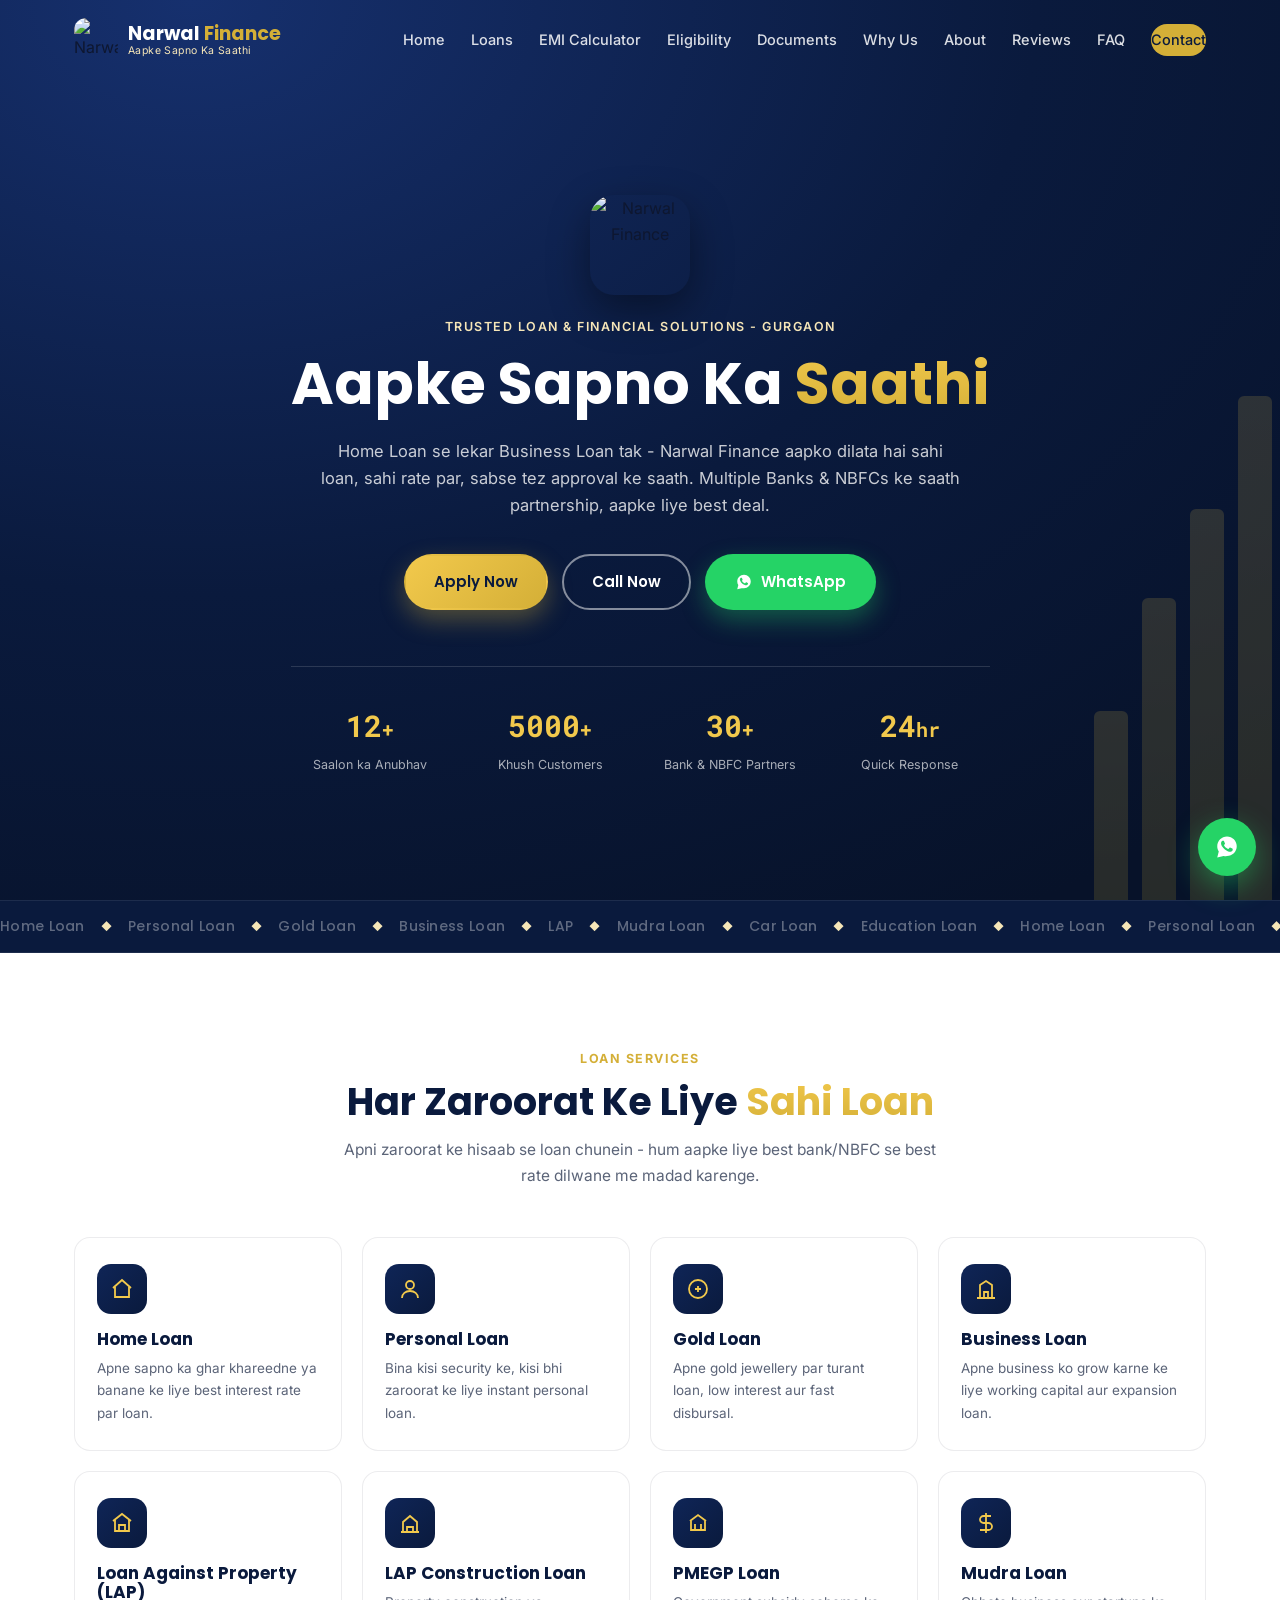
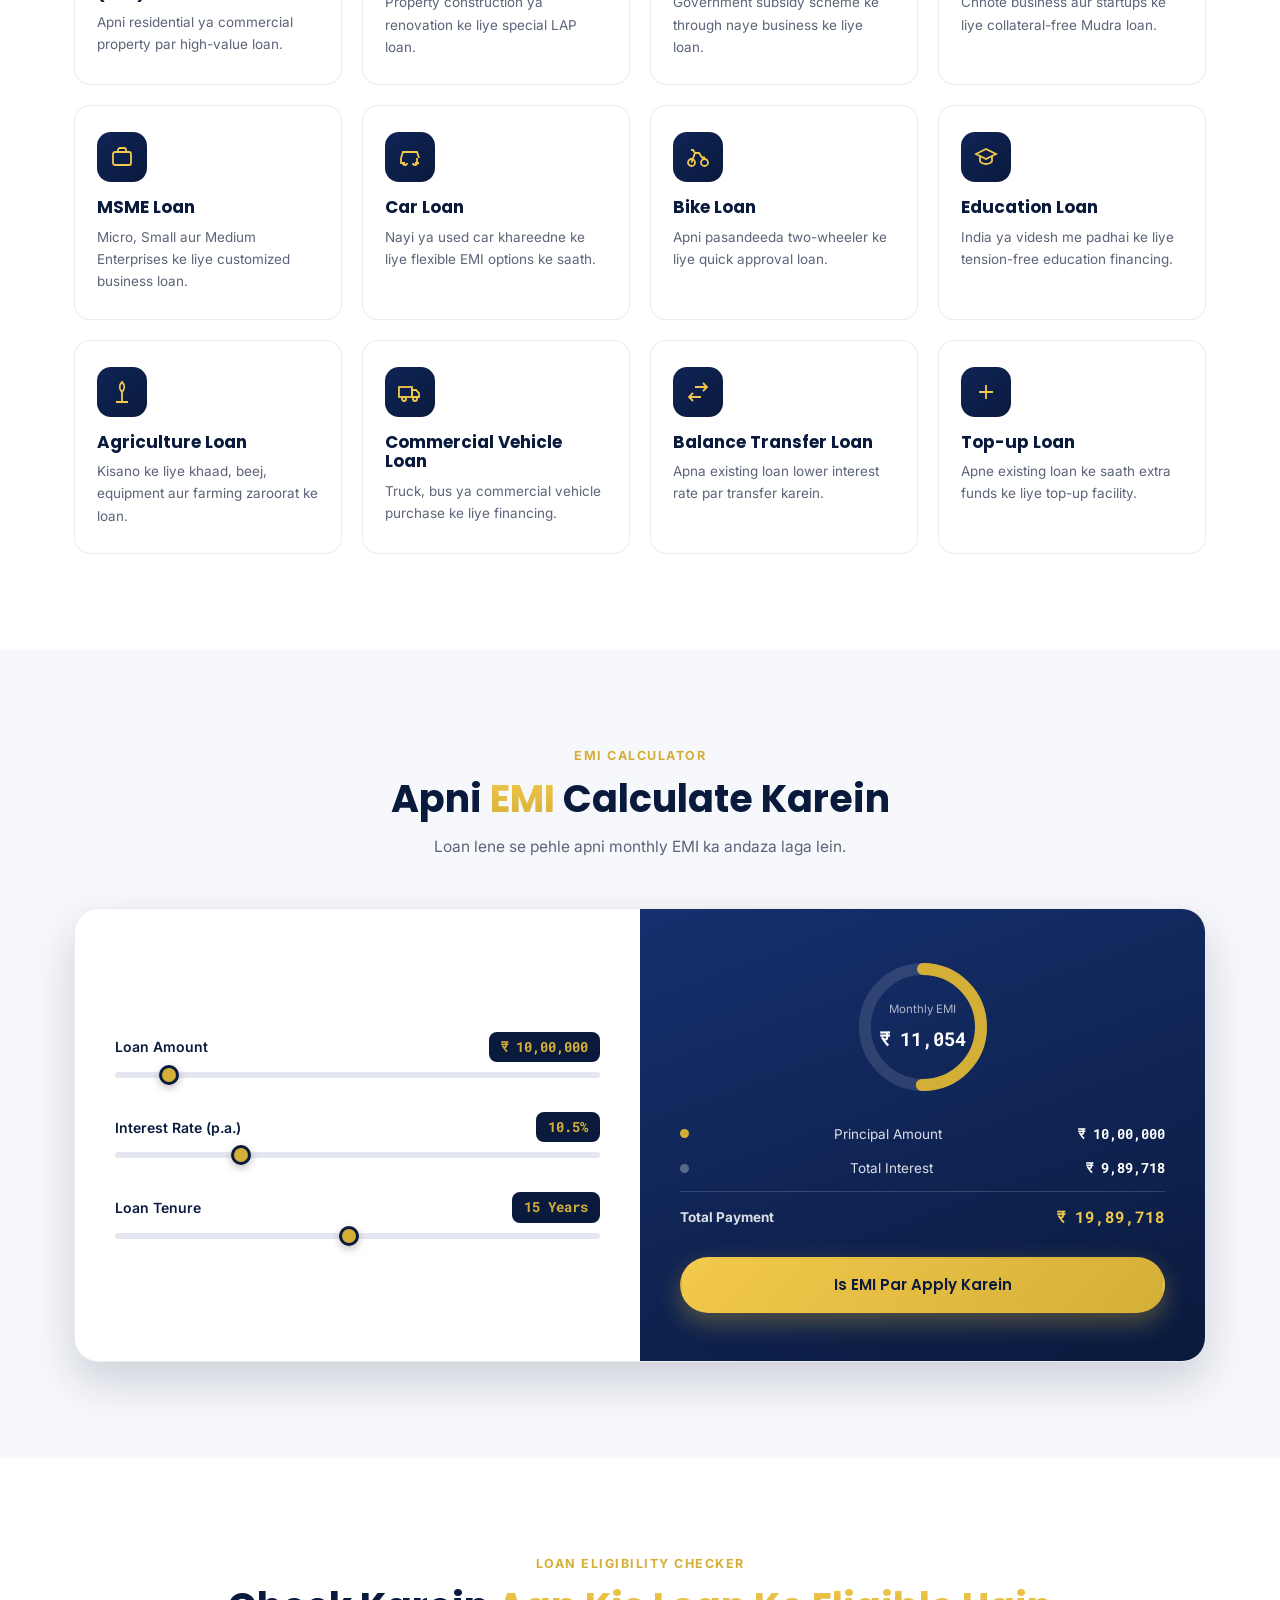
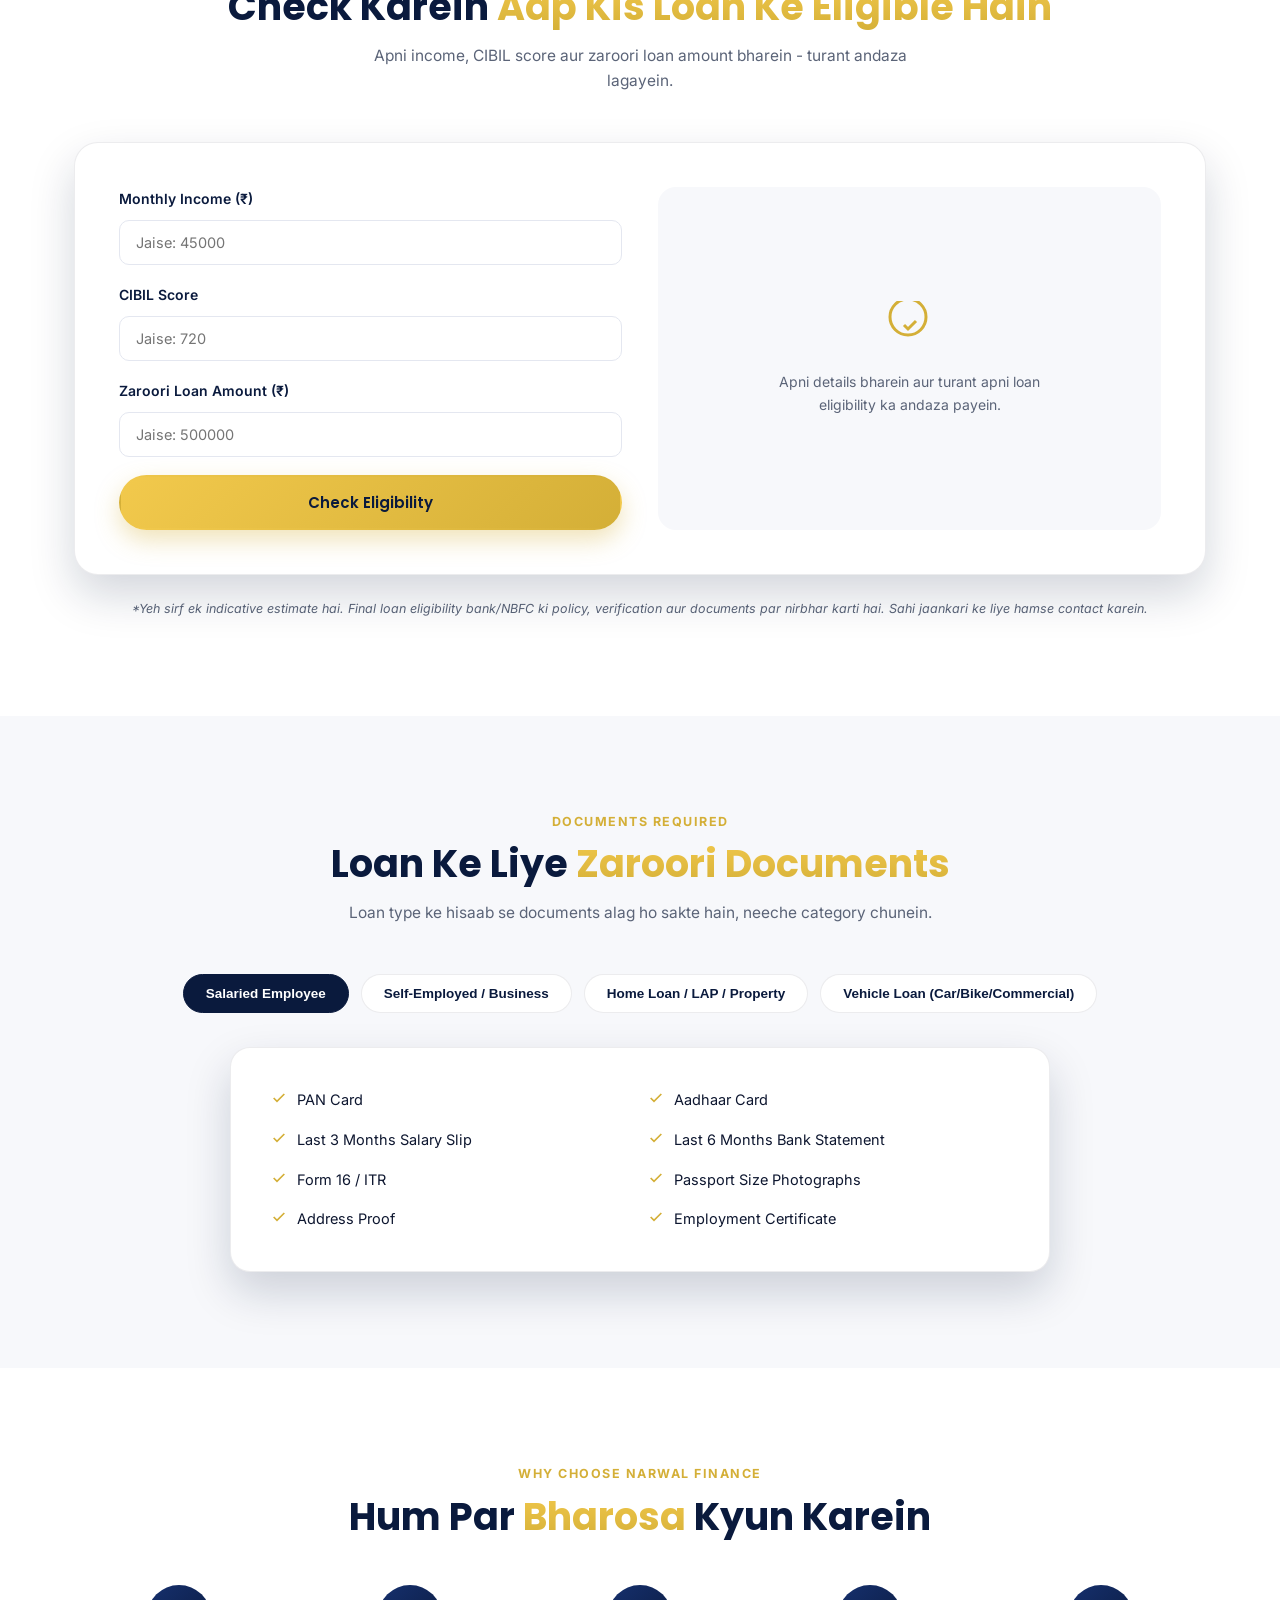
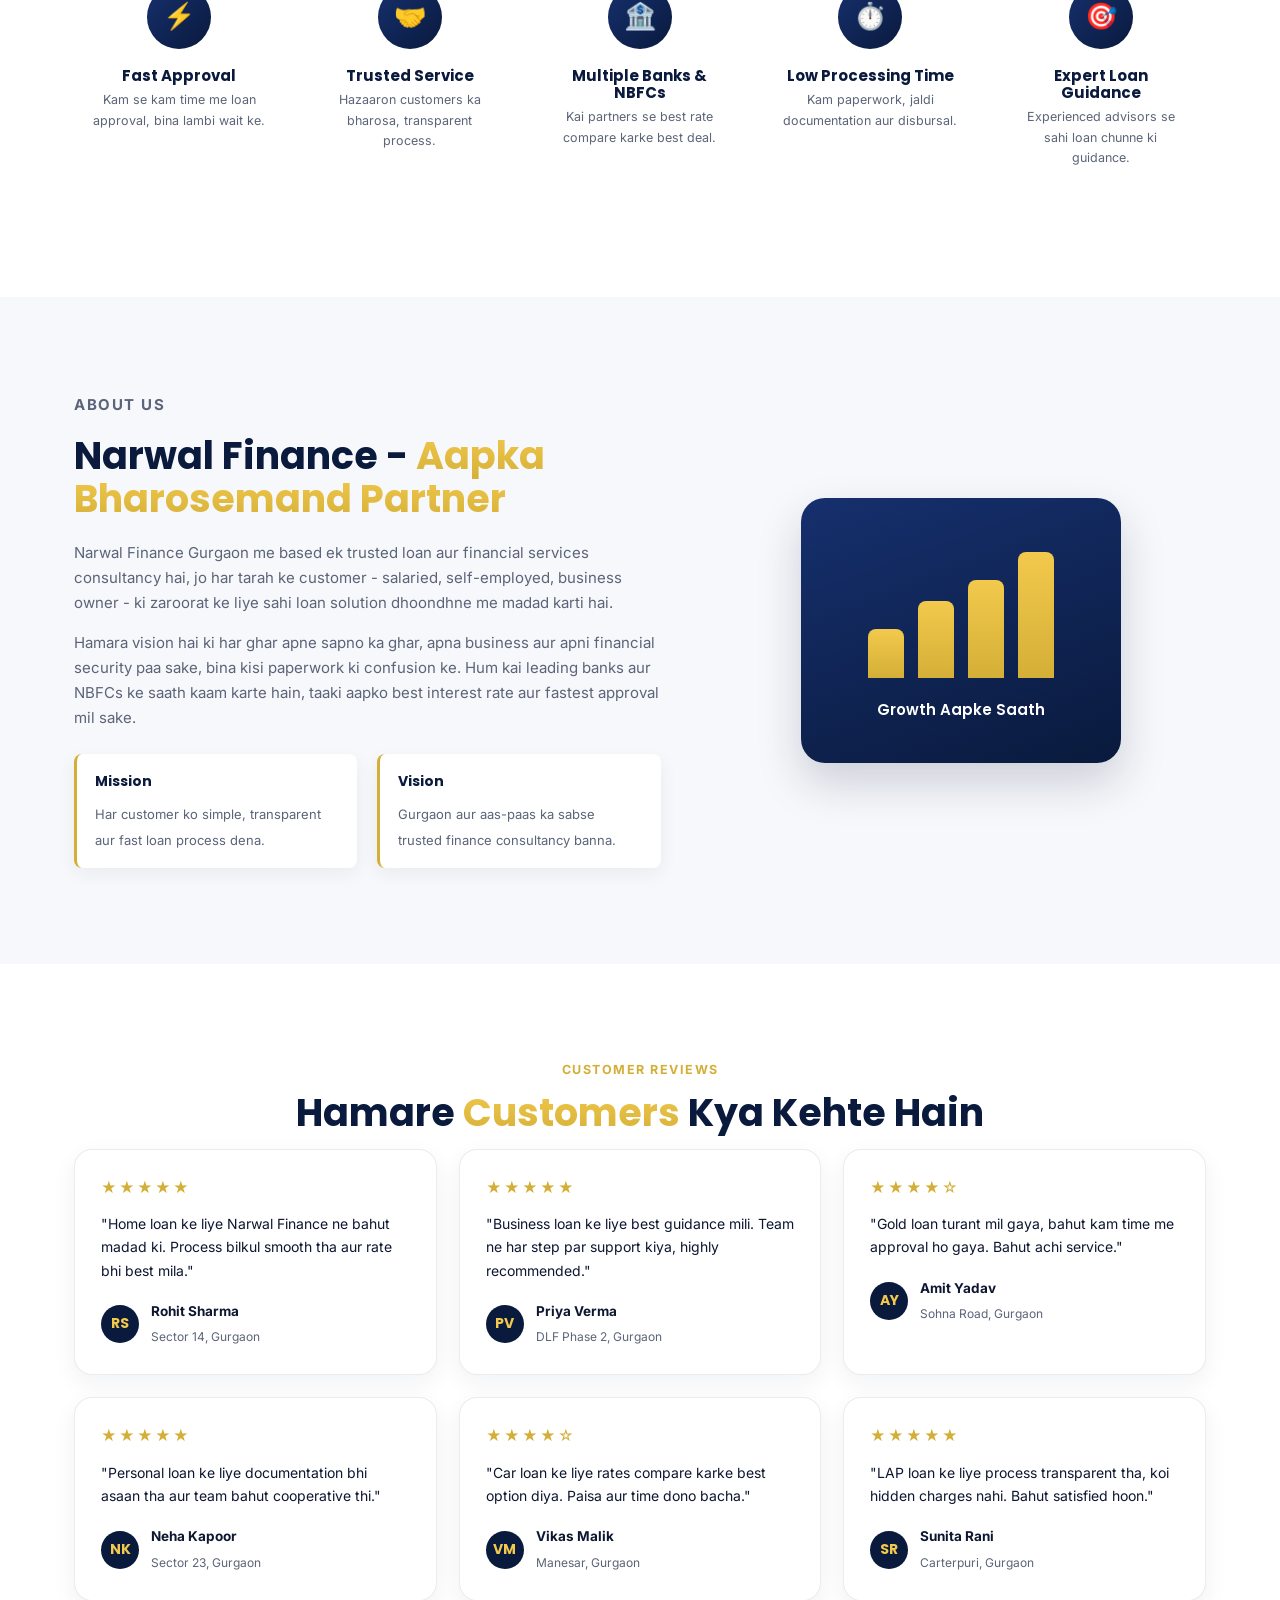
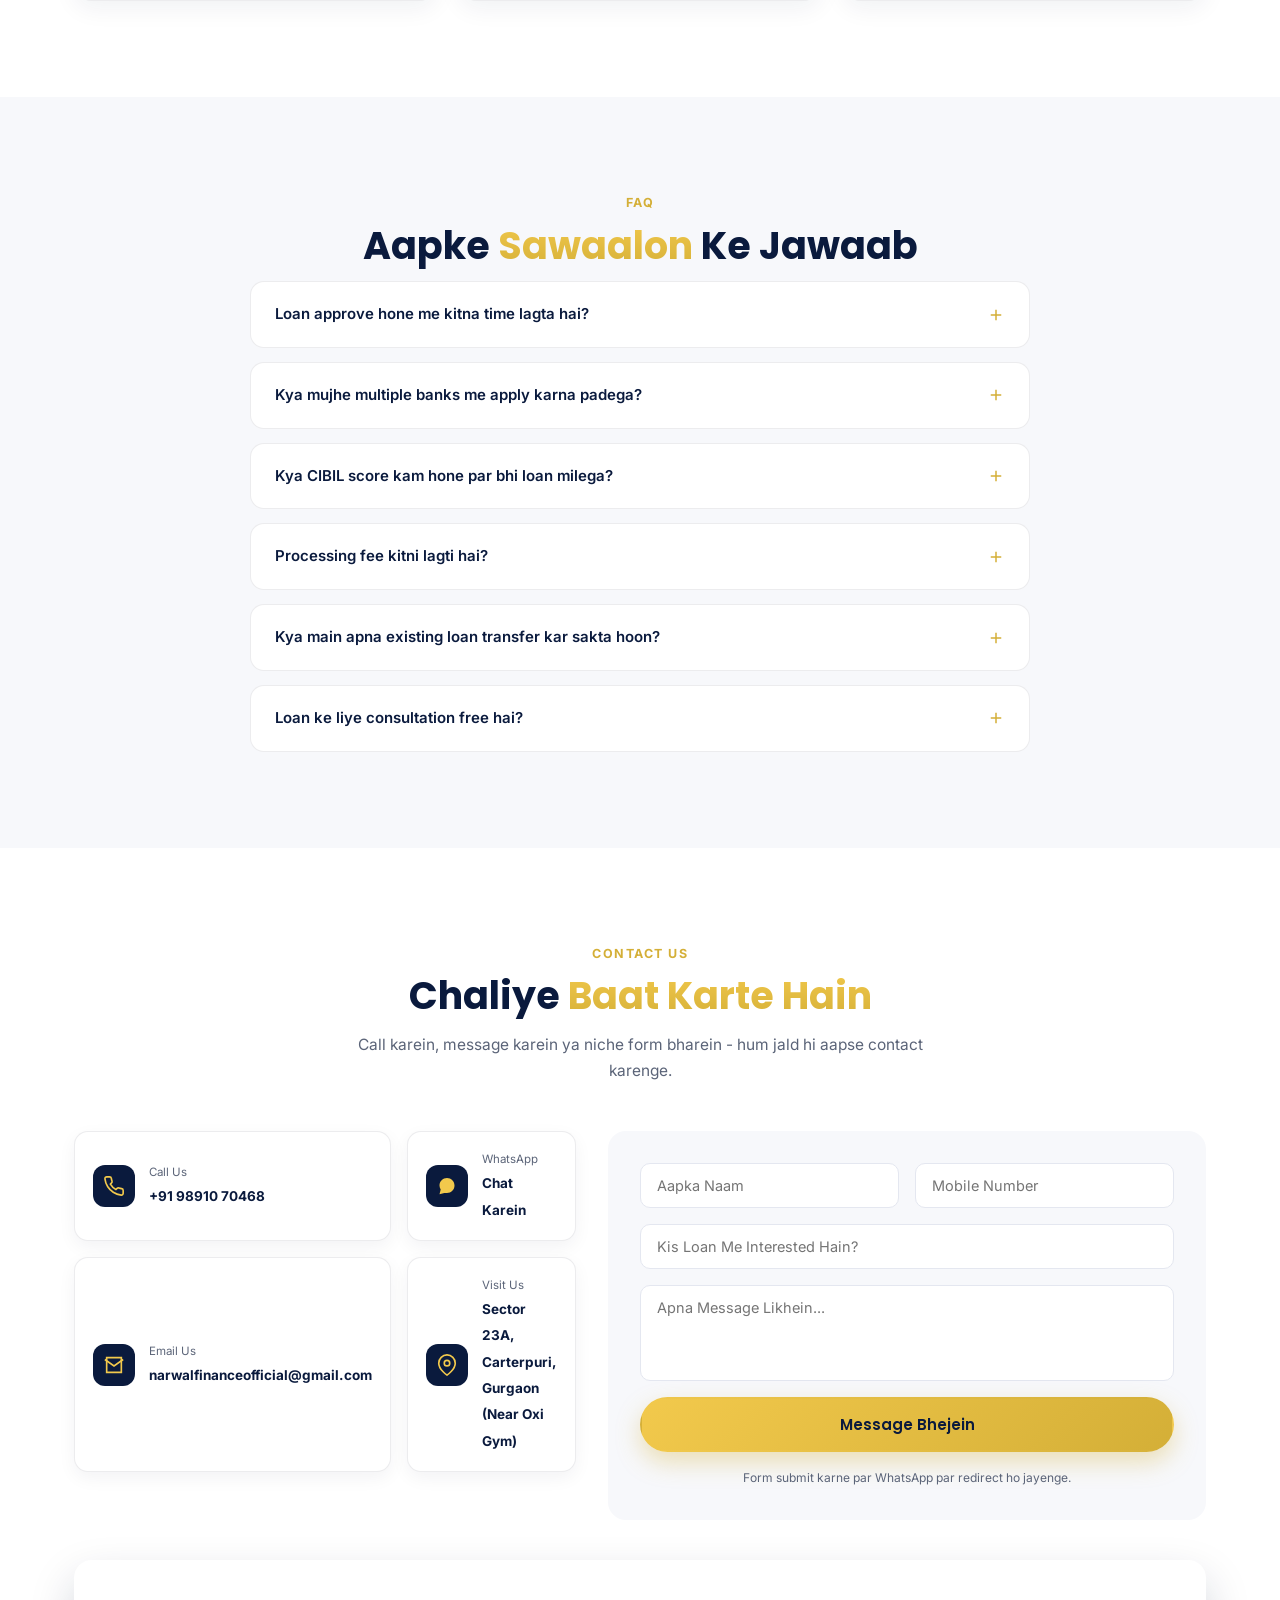
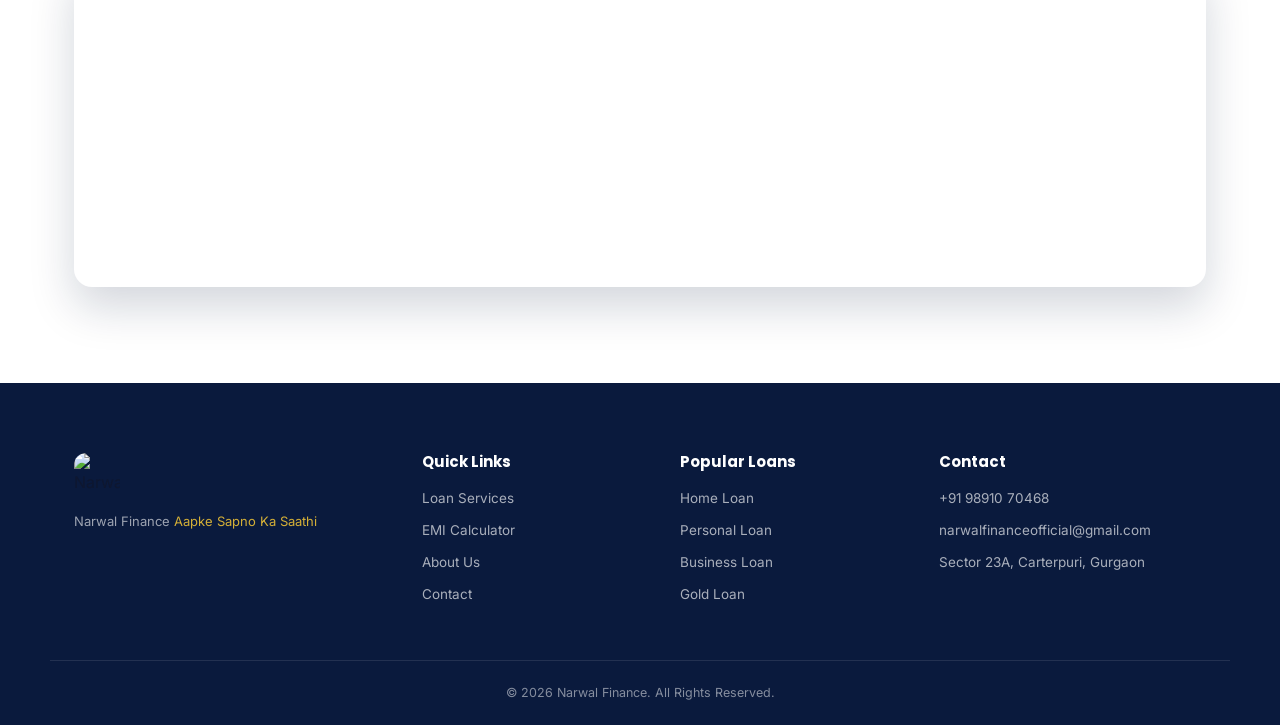
==== index.html @ 1f7081f0 "Update index.html" ====
<!DOCTYPE html>
<html lang="hi">
<head>
<meta charset="UTF-8">
<meta name="viewport" content="width=device-width, initial-scale=1.0">
<title>Narwal Finance | Aapke Sapno Ka Saathi</title>
<meta name="description" content="Narwal Finance - Gurgaon based trusted loan consultancy. Home Loan, Personal Loan, Gold Loan, Business Loan aur bahut kuch. Fast approval, multiple banks & NBFCs.">
<link rel="icon" href="logo.png" type="image/jpeg">
<link rel="preconnect" href="https://fonts.googleapis.com">
<link rel="preconnect" href="https://fonts.gstatic.com" crossorigin>
<link href="https://fonts.googleapis.com/css2?family=Poppins:wght@400;500;600;700;800&family=Inter:wght@400;500;600&family=Roboto+Mono:wght@500;700&display=swap" rel="stylesheet">
<link rel="stylesheet" href="style.css">
</head>
<body>

<div class="progress-bar" id="progressBar"></div>

<header class="navbar" id="navbar">
  <div class="container nav-inner">
    <a href="#home" class="brand">
      <img src="logo.png" alt="Narwal Finance Logo" class="brand-logo">
      <div class="brand-text">
        <span class="brand-name">Narwal <em>Finance</em></span>
        <span class="brand-tag">Aapke Sapno Ka Saathi</span>
      </div>
    </a>
    <nav class="nav-links" id="navLinks">
      <a href="#home">Home</a>
      <a href="#loans">Loans</a>
      <a href="#emi">EMI Calculator</a>
      <a href="#eligibility">Eligibility</a>
      <a href="#documents">Documents</a>
      <a href="#why-us">Why Us</a>
      <a href="#about">About</a>
      <a href="#reviews">Reviews</a>
      <a href="#faq">FAQ</a>
      <a href="#contact" class="nav-cta">Contact</a>
    </nav>
    <button class="hamburger" id="hamburger" aria-label="Menu toggle">
      <span></span><span></span><span></span>
    </button>
  </div>
</header>

<main>

  <section id="home" class="hero">
    <div class="hero-bars" aria-hidden="true">
      <span style="--h:30%"></span>
      <span style="--h:48%"></span>
      <span style="--h:62%"></span>
      <span style="--h:80%"></span>
      <span style="--h:100%"></span>
    </div>
    <div class="container hero-inner">
      <img src="logo.png" alt="Narwal Finance" class="hero-logo reveal">
      <p class="eyebrow reveal">Trusted Loan &amp; Financial Solutions - Gurgaon</p>
      <h1 class="reveal">Aapke Sapno Ka <span class="gold-text">Saathi</span></h1>
      <p class="hero-sub reveal">Home Loan se lekar Business Loan tak - Narwal Finance aapko dilata hai sahi loan, sahi rate par, sabse tez approval ke saath. Multiple Banks &amp; NBFCs ke saath partnership, aapke liye best deal.</p>
      <div class="hero-ctas reveal">
        <a href="#eligibility" class="btn btn-gold">Apply Now</a>
        <a href="tel:+919891070468" class="btn btn-outline">Call Now</a>
        <a href="https://wa.me/919891070468?text=Namaste%2C%20mujhe%20loan%20ki%20jaankari%20chahiye" target="_blank" rel="noopener" class="btn btn-whatsapp">
          <svg viewBox="0 0 32 32" width="18" height="18" fill="currentColor"><path d="M16.001 3C9.373 3 4 8.373 4 15c0 2.36.687 4.56 1.872 6.41L4 29l7.79-1.836A11.94 11.94 0 0 0 16.001 27C22.63 27 28 21.627 28 15S22.63 3 16.001 3zm6.977 17.03c-.297.836-1.474 1.53-2.413 1.73-.642.136-1.48.244-4.302-.924-3.61-1.494-5.933-5.146-6.115-5.383-.18-.238-1.466-1.955-1.466-3.73s.917-2.646 1.242-3.008c.325-.362.71-.453.947-.453.237 0 .474.002.68.013.218.012.512-.083.8.61.297.71 1.01 2.457 1.098 2.636.088.18.147.39.03.63-.117.24-.176.39-.35.6-.176.21-.37.47-.528.63-.176.18-.36.372-.155.73.207.36.918 1.51 1.97 2.446 1.353 1.204 2.494 1.577 2.85 1.755.356.18.564.15.77-.09.207-.24.887-1.033 1.124-1.387.237-.354.474-.294.8-.176.325.12 2.06.97 2.414 1.147.355.177.591.264.68.412.088.15.088.85-.208 1.685z"/></svg>
          WhatsApp
        </a>
      </div>
      <div class="hero-stats reveal">
        <div class="stat"><span class="stat-num" data-count="12">0</span><span class="stat-suffix">+</span><p>Saalon ka Anubhav</p></div>
        <div class="stat"><span class="stat-num" data-count="5000">0</span><span class="stat-suffix">+</span><p>Khush Customers</p></div>
        <div class="stat"><span class="stat-num" data-count="30">0</span><span class="stat-suffix">+</span><p>Bank &amp; NBFC Partners</p></div>
        <div class="stat"><span class="stat-num" data-count="24">0</span><span class="stat-suffix">hr</span><p>Quick Response</p></div>
      </div>
    </div>
  </section>

  <section class="marquee-strip" aria-hidden="true">
    <div class="marquee-track">
      <span>Home Loan</span><span>&#9670;</span><span>Personal Loan</span><span>&#9670;</span><span>Gold Loan</span><span>&#9670;</span><span>Business Loan</span><span>&#9670;</span><span>LAP</span><span>&#9670;</span><span>Mudra Loan</span><span>&#9670;</span><span>Car Loan</span><span>&#9670;</span><span>Education Loan</span><span>&#9670;</span>
      <span>Home Loan</span><span>&#9670;</span><span>Personal Loan</span><span>&#9670;</span><span>Gold Loan</span><span>&#9670;</span><span>Business Loan</span><span>&#9670;</span><span>LAP</span><span>&#9670;</span><span>Mudra Loan</span><span>&#9670;</span><span>Car Loan</span><span>&#9670;</span><span>Education Loan</span><span>&#9670;</span>
    </div>
  </section>

  <section id="loans" class="section">
    <div class="container">
      <p class="section-eyebrow reveal">Loan Services</p>
      <h2 class="reveal">Har Zaroorat Ke Liye <span class="gold-text">Sahi Loan</span></h2>
      <p class="section-sub reveal">Apni zaroorat ke hisaab se loan chunein - hum aapke liye best bank/NBFC se best rate dilwane me madad karenge.</p>
      <div class="loan-grid" id="loanGrid"></div>
    </div>
  </section>

  <section id="emi" class="section section-alt">
    <div class="container">
      <p class="section-eyebrow reveal">EMI Calculator</p>
      <h2 class="reveal">Apni <span class="gold-text">EMI</span> Calculate Karein</h2>
      <p class="section-sub reveal">Loan lene se pehle apni monthly EMI ka andaza laga lein.</p>
      <div class="emi-box reveal">
        <div class="emi-inputs">
          <div class="input-group">
            <div class="input-label-row"><label for="loanAmount">Loan Amount</label><span class="input-value" id="loanAmountVal">₹ 10,00,000</span></div>
            <input type="range" id="loanAmount" min="50000" max="10000000" step="10000" value="1000000">
          </div>
          <div class="input-group">
            <div class="input-label-row"><label for="interestRate">Interest Rate (p.a.)</label><span class="input-value" id="interestRateVal">10.5%</span></div>
            <input type="range" id="interestRate" min="6" max="24" step="0.1" value="10.5">
          </div>
          <div class="input-group">
            <div class="input-label-row"><label for="loanTenure">Loan Tenure</label><span class="input-value" id="loanTenureVal">15 Years</span></div>
            <input type="range" id="loanTenure" min="1" max="30" step="1" value="15">
          </div>
        </div>
        <div class="emi-result">
          <div class="emi-donut-wrap">
            <svg viewBox="0 0 140 140" class="emi-donut">
              <circle cx="70" cy="70" r="58" class="donut-track"></circle>
              <circle cx="70" cy="70" r="58" class="donut-fill" id="donutFill"></circle>
            </svg>
            <div class="donut-center">
              <span>Monthly EMI</span>
              <strong id="emiValue">₹ 11,053</strong>
            </div>
          </div>
          <div class="emi-breakup">
            <div class="breakup-row"><span class="dot dot-gold"></span>Principal Amount<strong id="principalValue">₹ 10,00,000</strong></div>
            <div class="breakup-row"><span class="dot dot-navy"></span>Total Interest<strong id="interestValue">₹ 9,89,540</strong></div>
            <div class="breakup-row total"><span>Total Payment</span><strong id="totalValue">₹ 19,89,540</strong></div>
          </div>
          <a href="#contact" class="btn btn-gold btn-full">Is EMI Par Apply Karein</a>
        </div>
      </div>
    </div>
  </section>

  <section id="eligibility" class="section">
    <div class="container">
      <p class="section-eyebrow reveal">Loan Eligibility Checker</p>
      <h2 class="reveal">Check Karein <span class="gold-text">Aap Kis Loan Ke Eligible Hain</span></h2>
      <p class="section-sub reveal">Apni income, CIBIL score aur zaroori loan amount bharein - turant andaza lagayein.</p>
      <div class="eligibility-box reveal">
        <div class="elig-form">
          <div class="input-group">
            <label for="income">Monthly Income (₹)</label>
            <input type="number" id="income" placeholder="Jaise: 45000" min="0">
          </div>
          <div class="input-group">
            <label for="cibil">CIBIL Score</label>
            <input type="number" id="cibil" placeholder="Jaise: 720" min="300" max="900">
          </div>
          <div class="input-group">
            <label for="desiredAmount">Zaroori Loan Amount (₹)</label>
            <input type="number" id="desiredAmount" placeholder="Jaise: 500000" min="0">
          </div>
          <button class="btn btn-gold btn-full" id="checkEligibilityBtn">Check Eligibility</button>
        </div>
        <div class="elig-result" id="eligResult">
          <div class="elig-placeholder">
            <svg width="48" height="48" viewBox="0 0 24 24" fill="none" stroke="currentColor" stroke-width="1.5"><path d="M9 12l2 2 4-4m5-2a9 9 0 11-18 0 9 9 0 0118 0z"/></svg>
            <p>Apni details bharein aur turant apni loan eligibility ka andaza payein.</p>
          </div>
        </div>
      </div>
      <p class="disclaimer">*Yeh sirf ek indicative estimate hai. Final loan eligibility bank/NBFC ki policy, verification aur documents par nirbhar karti hai. Sahi jaankari ke liye hamse contact karein.</p>
    </div>
  </section>

  <section id="documents" class="section section-alt">
    <div class="container">
      <p class="section-eyebrow reveal">Documents Required</p>
      <h2 class="reveal">Loan Ke Liye <span class="gold-text">Zaroori Documents</span></h2>
      <p class="section-sub reveal">Loan type ke hisaab se documents alag ho sakte hain, neeche category chunein.</p>
      <div class="doc-tabs reveal" id="docTabs"></div>
      <div class="doc-panel reveal" id="docPanel"></div>
    </div>
  </section>

  <section id="why-us" class="section">
    <div class="container">
      <p class="section-eyebrow reveal">Why Choose Narwal Finance</p>
      <h2 class="reveal">Hum Par <span class="gold-text">Bharosa</span> Kyun Karein</h2>
      <div class="why-grid" id="whyGrid"></div>
    </div>
  </section>

  <section id="about" class="section section-alt about-section">
    <div class="container about-inner">
      <div class="about-text reveal">
        <p class="section-eyebrow">About Us</p>
        <h2>Narwal Finance - <span class="gold-text">Aapka Bharosemand Partner</span></h2>
        <p>Narwal Finance Gurgaon me based ek trusted loan aur financial services consultancy hai, jo har tarah ke customer - salaried, self-employed, business owner - ki zaroorat ke liye sahi loan solution dhoondhne me madad karti hai.</p>
        <p>Hamara vision hai ki har ghar apne sapno ka ghar, apna business aur apni financial security paa sake, bina kisi paperwork ki confusion ke. Hum kai leading banks aur NBFCs ke saath kaam karte hain, taaki aapko best interest rate aur fastest approval mil sake.</p>
        <div class="about-points">
          <div><strong>Mission</strong><span>Har customer ko simple, transparent aur fast loan process dena.</span></div>
          <div><strong>Vision</strong><span>Gurgaon aur aas-paas ka sabse trusted finance consultancy banna.</span></div>
        </div>
      </div>
      <div class="about-visual reveal" aria-hidden="true">
        <div class="visual-card">
          <div class="visual-bars">
            <span style="--h:35%"></span><span style="--h:55%"></span><span style="--h:70%"></span><span style="--h:90%"></span>
          </div>
          <p>Growth Aapke Saath</p>
        </div>
      </div>
    </div>
  </section>

  <section id="reviews" class="section">
    <div class="container">
      <p class="section-eyebrow reveal">Customer Reviews</p>
      <h2 class="reveal">Hamare <span class="gold-text">Customers</span> Kya Kehte Hain</h2>
      <div class="reviews-track-wrap reveal">
        <div class="reviews-grid" id="reviewsGrid"></div>
      </div>
    </div>
  </section>

  <section id="faq" class="section section-alt">
    <div class="container">
      <p class="section-eyebrow reveal">FAQ</p>
      <h2 class="reveal">Aapke <span class="gold-text">Sawaalon</span> Ke Jawaab</h2>
      <div class="faq-list reveal" id="faqList"></div>
    </div>
  </section>

  <section id="contact" class="section contact-section">
    <div class="container">
      <p class="section-eyebrow reveal">Contact Us</p>
      <h2 class="reveal">Chaliye <span class="gold-text">Baat Karte Hain</span></h2>
      <p class="section-sub reveal">Call karein, message karein ya niche form bharein - hum jald hi aapse contact karenge.</p>
      <div class="contact-grid">
        <div class="contact-cards reveal">
          <a href="tel:+919891070468" class="contact-card">
            <div class="contact-icon"><svg width="22" height="22" viewBox="0 0 24 24" fill="none" stroke="currentColor" stroke-width="1.8"><path d="M22 16.92v3a2 2 0 01-2.18 2 19.79 19.79 0 01-8.63-3.07 19.5 19.5 0 01-6-6 19.79 19.79 0 01-3.07-8.67A2 2 0 014.11 2h3a2 2 0 012 1.72c.127.96.361 1.903.7 2.81a2 2 0 01-.45 2.11L8.09 9.91a16 16 0 006 6l1.27-1.27a2 2 0 012.11-.45c.907.339 1.85.573 2.81.7A2 2 0 0122 16.92z"/></svg></div>
            <div><span>Call Us</span><strong>+91 98910 70468</strong></div>
          </a>
          <a href="https://wa.me/919891070468" target="_blank" rel="noopener" class="contact-card">
            <div class="contact-icon"><svg viewBox="0 0 32 32" width="20" height="20" fill="currentColor"><path d="M16.001 3C9.373 3 4 8.373 4 15c0 2.36.687 4.56 1.872 6.41L4 29l7.79-1.836A11.94 11.94 0 0016.001 27C22.63 27 28 21.627 28 15S22.63 3 16.001 3z"/></svg></div>
            <div><span>WhatsApp</span><strong>Chat Karein</strong></div>
          </a>
          <a href="mailto:narwalfinanceofficial@gmail.com" class="contact-card">
            <div class="contact-icon"><svg width="22" height="22" viewBox="0 0 24 24" fill="none" stroke="currentColor" stroke-width="1.8"><path d="M4 4h16v16H4V4z"/><path d="M22 6l-10 7L2 6"/></svg></div>
            <div><span>Email Us</span><strong>narwalfinanceofficial@gmail.com</strong></div>
          </a>
          <div class="contact-card contact-card-static">
            <div class="contact-icon"><svg width="22" height="22" viewBox="0 0 24 24" fill="none" stroke="currentColor" stroke-width="1.8"><path d="M21 10c0 7-9 13-9 13s-9-6-9-13a9 9 0 0118 0z"/><circle cx="12" cy="10" r="3"/></svg></div>
            <div><span>Visit Us</span><strong>Sector 23A, Carterpuri, Gurgaon (Near Oxi Gym)</strong></div>
          </div>
        </div>
        <form class="contact-form reveal" id="contactForm">
          <div class="form-row">
            <input type="text" placeholder="Aapka Naam" required>
            <input type="tel" placeholder="Mobile Number" required>
          </div>
          <input type="text" placeholder="Kis Loan Me Interested Hain?">
          <textarea rows="4" placeholder="Apna Message Likhein..."></textarea>
          <button type="submit" class="btn btn-gold btn-full">Message Bhejein</button>
          <p class="form-note">Form submit karne par WhatsApp par redirect ho jayenge.</p>
        </form>
      </div>
      <div class="map-embed reveal">
        <iframe title="Narwal Finance Location" src="https://www.google.com/maps?q=Sector+23A+Carterpuri+Gurgaon&output=embed" width="100%" height="320" style="border:0;" loading="lazy" referrerpolicy="no-referrer-when-downgrade"></iframe>
      </div>
    </div>
  </section>

</main>

<footer class="footer">
  <div class="container footer-inner">
    <div class="footer-brand">
      <img src="logo.png" alt="Narwal Finance" class="footer-logo">
      <p>Narwal Finance <em>Aapke Sapno Ka Saathi</em></p>
    </div>
    <div class="footer-links">
      <h4>Quick Links</h4>
      <a href="#loans">Loan Services</a>
      <a href="#emi">EMI Calculator</a>
      <a href="#about">About Us</a>
      <a href="#contact">Contact</a>
    </div>
    <div class="footer-links">
      <h4>Popular Loans</h4>
      <a href="#loans">Home Loan</a>
      <a href="#loans">Personal Loan</a>
      <a href="#loans">Business Loan</a>
      <a href="#loans">Gold Loan</a>
    </div>
    <div class="footer-contact">
      <h4>Contact</h4>
      <p>+91 98910 70468</p>
      <p>narwalfinanceofficial@gmail.com</p>
      <p>Sector 23A, Carterpuri, Gurgaon</p>
    </div>
  </div>
  <div class="footer-bottom">
    <p>&copy; <span id="year"></span> Narwal Finance. All Rights Reserved.</p>
  </div>
</footer>

<a href="https://wa.me/919891070468" target="_blank" rel="noopener" class="float-whatsapp" aria-label="WhatsApp par message karein">
  <svg viewBox="0 0 32 32" width="26" height="26" fill="currentColor"><path d="M16.001 3C9.373 3 4 8.373 4 15c0 2.36.687 4.56 1.872 6.41L4 29l7.79-1.836A11.94 11.94 0 0016.001 27C22.63 27 28 21.627 28 15S22.63 3 16.001 3zm6.977 17.03c-.297.836-1.474 1.53-2.413 1.73-.642.136-1.48.244-4.302-.924-3.61-1.494-5.933-5.146-6.115-5.383-.18-.238-1.466-1.955-1.466-3.73s.917-2.646 1.242-3.008c.325-.362.71-.453.947-.453.237 0 .474.002.68.013.218.012.512-.083.8.61.297.71 1.01 2.457 1.098 2.636.088.18.147.39.03.63-.117.24-.176.39-.35.6-.176.21-.37.47-.528.63-.176.18-.36.372-.155.73.207.36.918 1.51 1.97 2.446 1.353 1.204 2.494 1.577 2.85 1.755.356.18.564.15.77-.09.207-.24.887-1.033 1.124-1.387.237-.354.474-.294.8-.176.325.12 2.06.97 2.414 1.147.355.177.591.264.68.412.088.15.088.85-.208 1.685z"/></svg>
</a>

<script src="script.js"></script>
</body>
</html>
---- style.css ----
/* ========== Narwal Finance — Design Tokens ========== */
:root{
  --navy: #0A1A3D;
  --navy-2: #0F2557;
  --navy-3: #16306E;
  --gold: #D4AF37;
  --gold-bright: #F2C94C;
  --gold-soft: #F6E6B8;
  --white: #FFFFFF;
  --off: #F7F8FB;
  --ink: #0E1730;
  --muted: #5B6478;
  --border-soft: rgba(14,23,48,0.08);
  --shadow-navy: 0 20px 45px rgba(10,26,61,0.18);
  --font-display: 'Poppins', 'Segoe UI', sans-serif;
  --font-body: 'Inter', 'Segoe UI', sans-serif;
  --font-num: 'Roboto Mono', monospace;
  --radius: 16px;
}

*,*::before,*::after{ box-sizing:border-box; margin:0; padding:0; }
html{ scroll-behavior:smooth; }
body{
  font-family:var(--font-body);
  color:var(--ink);
  background:var(--white);
  line-height:1.65;
  overflow-x:hidden;
}
img{ max-width:100%; display:block; }
a{ text-decoration:none; color:inherit; }
ul{ list-style:none; }
.container{ max-width:1180px; margin:0 auto; padding:0 24px; }

h1,h2,h3,h4{ font-family:var(--font-display); color:var(--navy); line-height:1.15; }
.gold-text{ color:var(--gold); background:linear-gradient(180deg,var(--gold-bright),var(--gold)); -webkit-background-clip:text; background-clip:text; -webkit-text-fill-color:transparent; }

/* ===== Buttons ===== */
.btn{
  display:inline-flex; align-items:center; justify-content:center; gap:8px;
  padding:14px 28px; border-radius:100px; font-family:var(--font-display);
  font-weight:600; font-size:15px; border:2px solid transparent; cursor:pointer;
  transition:transform .25s ease, box-shadow .25s ease, background .25s ease;
  white-space:nowrap;
}
.btn:active{ transform:scale(0.97); }
.btn-gold{ background:linear-gradient(135deg,var(--gold-bright),var(--gold)); color:var(--navy); box-shadow:0 10px 25px rgba(212,175,55,0.35); }
.btn-gold:hover{ transform:translateY(-3px); box-shadow:0 16px 30px rgba(212,175,55,0.45); }
.btn-outline{ border-color:rgba(255,255,255,0.5); color:var(--white); }
.btn-outline:hover{ background:rgba(255,255,255,0.12); transform:translateY(-3px); }
.btn-whatsapp{ background:#25D366; color:#fff; box-shadow:0 10px 25px rgba(37,211,102,0.35); }
.btn-whatsapp:hover{ transform:translateY(-3px); box-shadow:0 16px 30px rgba(37,211,102,0.45); }
.btn-full{ width:100%; }

/* ===== Progress Bar ===== */
.progress-bar{ position:fixed; top:0; left:0; height:3px; background:linear-gradient(90deg,var(--gold),var(--gold-bright)); width:0%; z-index:1100; transition:width .1s linear; }

/* ===== Navbar ===== */
.navbar{
  position:fixed; top:0; left:0; right:0; z-index:1000;
  background:rgba(10,26,61,0.0);
  transition:background .35s ease, box-shadow .35s ease, padding .35s ease;
  padding:18px 0;
}
.navbar.scrolled{ background:rgba(10,26,61,0.96); backdrop-filter:blur(10px); box-shadow:0 10px 30px rgba(0,0,0,0.25); padding:10px 0; }
.nav-inner{ display:flex; align-items:center; justify-content:space-between; gap:16px; }
.brand{ display:flex; align-items:center; gap:10px; }
.brand-logo{ width:44px; height:44px; border-radius:12px; object-fit:cover; }
.brand-text{ display:flex; flex-direction:column; line-height:1.1; }
.brand-name{ font-family:var(--font-display); font-weight:700; font-size:19px; color:var(--white); }
.brand-name em{ font-style:normal; color:var(--gold); }
.brand-tag{ font-size:10.5px; letter-spacing:0.4px; color:var(--gold-soft); }
.nav-links{ display:flex; align-items:center; gap:26px; }
.nav-links a{ color:rgba(255,255,255,0.85); font-size:14.5px; font-weight:500; position:relative; padding:4px 0; }
.nav-links a:not(.nav-cta)::after{ content:''; position:absolute; left:0; bottom:-3px; width:0; height:2px; background:var(--gold); transition:width .25s ease; }
.nav-links a:not(.nav-cta):hover::after{ width:100%; }
.nav-cta{ background:var(--gold); color:var(--navy)!important; padding:9px 20px; border-radius:100px; font-weight:600; }
.nav-cta:hover{ background:var(--gold-bright); }
.hamburger{ display:none; flex-direction:column; gap:5px; background:none; border:none; cursor:pointer; padding:8px; z-index:1200; }
.hamburger span{ width:24px; height:2px; background:var(--white); border-radius:2px; transition:.3s; }
.hamburger.open span:nth-child(1){ transform:translateY(7px) rotate(45deg); }
.hamburger.open span:nth-child(2){ opacity:0; }
.hamburger.open span:nth-child(3){ transform:translateY(-7px) rotate(-45deg); }

/* ===== Hero ===== */
.hero{
  position:relative; min-height:100vh; display:flex; align-items:center;
  background:radial-gradient(120% 120% at 15% 0%, var(--navy-3) 0%, var(--navy) 55%, #071229 100%);
  padding:150px 0 80px; overflow:hidden;
}
.hero-bars{ position:absolute; right:-40px; bottom:0; display:flex; align-items:flex-end; gap:14px; height:70%; opacity:0.16; pointer-events:none; }
.hero-bars span{ width:34px; height:var(--h); background:linear-gradient(180deg,var(--gold-bright),var(--gold)); border-radius:6px 6px 0 0; animation:barGrow 1.4s ease-out both; }
.hero-bars span:nth-child(1){ animation-delay:.1s; } .hero-bars span:nth-child(2){ animation-delay:.22s; } .hero-bars span:nth-child(3){ animation-delay:.34s; } .hero-bars span:nth-child(4){ animation-delay:.46s; } .hero-bars span:nth-child(5){ animation-delay:.58s; }
@keyframes barGrow{ from{ transform:scaleY(0); transform-origin:bottom; } to{ transform:scaleY(1); transform-origin:bottom; } }
.hero-inner{ position:relative; z-index:2; text-align:center; max-width:820px; margin:0 auto; }
.hero-logo{ width:100px; height:100px; border-radius:24px; margin:0 auto 22px; box-shadow:0 15px 40px rgba(0,0,0,0.4); }
.eyebrow{ color:var(--gold-soft); letter-spacing:1.5px; text-transform:uppercase; font-size:12.5px; font-weight:600; margin-bottom:14px; }
.hero h1{ color:var(--white); font-size:clamp(34px,6vw,58px); font-weight:700; margin-bottom:20px; }
.hero-sub{ color:rgba(255,255,255,0.78); font-size:16.5px; max-width:640px; margin:0 auto 34px; }
.hero-ctas{ display:flex; flex-wrap:wrap; gap:14px; justify-content:center; margin-bottom:56px; }
.hero-stats{ display:grid; grid-template-columns:repeat(4,1fr); gap:20px; border-top:1px solid rgba(255,255,255,0.14); padding-top:34px; }
.stat{ text-align:center; }
.stat-num{ font-family:var(--font-num); font-size:30px; font-weight:700; color:var(--gold-bright); }
.stat-suffix{ font-family:var(--font-num); font-size:20px; font-weight:700; color:var(--gold-bright); }
.stat p{ color:rgba(255,255,255,0.65); font-size:12.5px; margin-top:4px; }

/* ===== Marquee ===== */
.marquee-strip{ background:var(--navy); overflow:hidden; padding:14px 0; border-top:1px solid rgba(255,255,255,0.08); border-bottom:1px solid rgba(255,255,255,0.08); }
.marquee-track{ display:flex; gap:16px; white-space:nowrap; width:max-content; animation:scrollMarquee 28s linear infinite; }
.marquee-track span{ color:var(--gold-soft); font-family:var(--font-display); font-weight:500; font-size:14px; letter-spacing:0.3px; }
.marquee-track span:nth-child(odd){ color:rgba(255,255,255,0.35); }
@keyframes scrollMarquee{ from{ transform:translateX(0); } to{ transform:translateX(-50%); } }

/* ===== Section generic ===== */
.section{ padding:96px 0; }
.section-alt{ background:var(--off); }
.section-eyebrow{ color:var(--gold); font-weight:700; letter-spacing:1.5px; text-transform:uppercase; font-size:12.5px; margin-bottom:10px; text-align:center; }
.section > .container > h2, .section h2{ font-size:clamp(26px,4vw,38px); text-align:center; margin-bottom:14px; }
.section-sub{ text-align:center; color:var(--muted); max-width:600px; margin:0 auto 48px; font-size:15.5px; }

/* ===== reveal animation ===== */
.reveal{ opacity:0; transform:translateY(28px); transition:opacity .7s ease, transform .7s ease; }
.reveal.in-view{ opacity:1; transform:translateY(0); }

/* ===== Loan Grid ===== */
.loan-grid{ display:grid; grid-template-columns:repeat(4,1fr); gap:20px; }
.loan-card{
  background:var(--white); border:1px solid var(--border-soft); border-radius:var(--radius);
  padding:26px 22px; text-align:left; transition:transform .3s ease, box-shadow .3s ease, border-color .3s ease;
  opacity:0; transform:translateY(24px);
}
.loan-card.in-view{ opacity:1; transform:translateY(0); }
.loan-card:hover{ transform:translateY(-8px); box-shadow:var(--shadow-navy); border-color:var(--gold); }
.loan-icon{ width:50px; height:50px; border-radius:14px; background:linear-gradient(135deg,var(--navy-2),var(--navy)); display:flex; align-items:center; justify-content:center; margin-bottom:16px; color:var(--gold-bright); }
.loan-card h3{ font-size:17px; margin-bottom:8px; }
.loan-card p{ font-size:13.5px; color:var(--muted); }

/* ===== EMI Calculator ===== */
.emi-box{ display:grid; grid-template-columns:1fr 1fr; gap:0; background:var(--white); border-radius:24px; overflow:hidden; box-shadow:var(--shadow-navy); border:1px solid var(--border-soft); }
.emi-inputs{ padding:48px 40px; display:flex; flex-direction:column; gap:34px; justify-content:center; }
.input-group{ display:flex; flex-direction:column; gap:10px; }
.input-label-row{ display:flex; justify-content:space-between; align-items:center; }
.input-label-row label, .elig-form label{ font-weight:600; font-size:14px; color:var(--navy); }
.input-value{ font-family:var(--font-num); font-weight:700; color:var(--gold); background:var(--navy); padding:4px 12px; border-radius:8px; font-size:13.5px; }
input[type="range"]{ -webkit-appearance:none; width:100%; height:6px; border-radius:6px; background:#E4E7F0; outline:none; }
input[type="range"]::-webkit-slider-thumb{ -webkit-appearance:none; width:20px; height:20px; border-radius:50%; background:var(--gold); border:3px solid var(--navy); cursor:pointer; box-shadow:0 3px 8px rgba(0,0,0,0.25); }
input[type="range"]::-moz-range-thumb{ width:20px; height:20px; border-radius:50%; background:var(--gold); border:3px solid var(--navy); cursor:pointer; }
.emi-result{ background:linear-gradient(160deg,var(--navy-3),var(--navy)); padding:48px 40px; display:flex; flex-direction:column; align-items:center; gap:26px; }
.emi-donut-wrap{ position:relative; width:140px; height:140px; }
.emi-donut{ width:100%; height:100%; transform:rotate(-90deg); }
.donut-track{ fill:none; stroke:rgba(255,255,255,0.12); stroke-width:12; }
.donut-fill{ fill:none; stroke:var(--gold); stroke-width:12; stroke-linecap:round; stroke-dasharray:364.4; stroke-dashoffset:180; transition:stroke-dashoffset .5s ease; }
.donut-center{ position:absolute; inset:0; display:flex; flex-direction:column; align-items:center; justify-content:center; text-align:center; }
.donut-center span{ font-size:11.5px; color:rgba(255,255,255,0.65); margin-bottom:4px; }
.donut-center strong{ font-family:var(--font-num); font-size:19px; color:var(--white); }
.emi-breakup{ width:100%; display:flex; flex-direction:column; gap:12px; }
.breakup-row{ display:flex; align-items:center; justify-content:space-between; color:rgba(255,255,255,0.85); font-size:13.5px; }
.breakup-row strong{ font-family:var(--font-num); color:var(--white); }
.breakup-row.total{ border-top:1px solid rgba(255,255,255,0.15); padding-top:12px; font-weight:700; }
.breakup-row.total strong{ color:var(--gold-bright); font-size:16px; }
.dot{ width:9px; height:9px; border-radius:50%; display:inline-block; margin-right:8px; }
.dot-gold{ background:var(--gold); } .dot-navy{ background:rgba(255,255,255,0.3); }

/* ===== Eligibility ===== */
.eligibility-box{ display:grid; grid-template-columns:1fr 1fr; gap:36px; background:var(--white); border:1px solid var(--border-soft); border-radius:24px; padding:44px; box-shadow:var(--shadow-navy); }
.elig-form{ display:flex; flex-direction:column; gap:18px; }
.elig-form input{ padding:13px 16px; border-radius:10px; border:1.5px solid #E4E7F0; font-size:14.5px; font-family:var(--font-body); transition:border-color .2s ease; }
.elig-form input:focus{ outline:none; border-color:var(--gold); }
.elig-result{ background:var(--off); border-radius:18px; display:flex; align-items:center; justify-content:center; padding:30px; min-height:260px; }
.elig-placeholder{ text-align:center; color:var(--muted); }
.elig-placeholder svg{ color:var(--gold); margin-bottom:14px; }
.elig-placeholder p{ font-size:14px; max-width:280px; margin:0 auto; }
.elig-outcome{ text-align:center; width:100%; }
.elig-badge{ display:inline-flex; align-items:center; gap:8px; padding:8px 18px; border-radius:100px; font-weight:700; font-size:14px; margin-bottom:16px; }
.elig-badge.good{ background:#E5F6EA; color:#1C7A3C; }
.elig-badge.partial{ background:#FFF3D6; color:#8A5A00; }
.elig-badge.low{ background:#FCE8E8; color:#B23434; }
.elig-outcome h4{ font-size:20px; color:var(--navy); margin-bottom:8px; }
.elig-amount{ font-family:var(--font-num); font-size:26px; color:var(--gold); font-weight:700; margin-bottom:10px; }
.elig-outcome p{ font-size:13.5px; color:var(--muted); }
.disclaimer{ text-align:center; font-size:12.5px; color:var(--muted); margin-top:24px; font-style:italic; }

/* ===== Documents ===== */
.doc-tabs{ display:flex; flex-wrap:wrap; gap:12px; justify-content:center; margin-bottom:34px; }
.doc-tab{ padding:11px 22px; border-radius:100px; border:1.5px solid var(--border-soft); background:var(--white); font-weight:600; font-size:13.5px; cursor:pointer; transition:.25s; color:var(--navy); }
.doc-tab.active{ background:var(--navy); color:var(--white); border-color:var(--navy); }
.doc-tab:hover:not(.active){ border-color:var(--gold); }
.doc-panel{ background:var(--white); border:1px solid var(--border-soft); border-radius:20px; padding:40px; max-width:820px; margin:0 auto; box-shadow:var(--shadow-navy); }
.doc-panel ul{ display:grid; grid-template-columns:1fr 1fr; gap:16px; }
.doc-panel li{ display:flex; align-items:flex-start; gap:10px; font-size:14.5px; color:var(--ink); }
.doc-panel li svg{ flex-shrink:0; color:var(--gold); margin-top:2px; }

/* ===== Why Us ===== */
.why-grid{ display:grid; grid-template-columns:repeat(5,1fr); gap:20px; }
.why-card{ text-align:center; padding:32px 18px; border-radius:18px; transition:transform .3s ease; opacity:0; transform:translateY(24px); }
.why-card.in-view{ opacity:1; transform:translateY(0); }
.why-card:hover{ transform:translateY(-6px); }
.why-icon{ width:64px; height:64px; margin:0 auto 18px; border-radius:50%; background:linear-gradient(135deg,var(--navy-3),var(--navy)); display:flex; align-items:center; justify-content:center; color:var(--gold-bright); }
.why-card h3{ font-size:15px; margin-bottom:6px; }
.why-card p{ font-size:12.5px; color:var(--muted); }

/* ===== About ===== */
.about-inner{ display:grid; grid-template-columns:1.2fr 1fr; gap:56px; align-items:center; }
.about-text .section-eyebrow{ text-align:left; }
.about-text h2{ text-align:left; margin-bottom:20px; }
.about-text p{ color:var(--muted); margin-bottom:16px; font-size:15px; }
.about-points{ display:grid; grid-template-columns:1fr 1fr; gap:20px; margin-top:24px; }
.about-points div{ background:var(--white); border-left:3px solid var(--gold); padding:16px 18px; border-radius:8px; box-shadow:0 6px 18px rgba(10,26,61,0.06); }
.about-points strong{ display:block; color:var(--navy); font-family:var(--font-display); margin-bottom:6px; font-size:14px; }
.about-points span{ font-size:13px; color:var(--muted); }
.about-visual{ display:flex; justify-content:center; }
.visual-card{ background:linear-gradient(160deg,var(--navy-3),var(--navy)); border-radius:24px; padding:40px; width:100%; max-width:320px; text-align:center; box-shadow:var(--shadow-navy); }
.visual-bars{ display:flex; align-items:flex-end; justify-content:center; gap:14px; height:140px; margin-bottom:20px; }
.visual-bars span{ width:36px; height:var(--h); background:linear-gradient(180deg,var(--gold-bright),var(--gold)); border-radius:8px 8px 0 0; }
.visual-card p{ color:var(--white); font-family:var(--font-display); font-weight:600; font-size:15px; }

/* ===== Reviews ===== */
.reviews-grid{ display:grid; grid-template-columns:repeat(3,1fr); gap:22px; }
.review-card{ background:var(--white); border:1px solid var(--border-soft); border-radius:18px; padding:26px; box-shadow:0 8px 24px rgba(10,26,61,0.06); }
.review-stars{ color:var(--gold); font-size:15px; margin-bottom:12px; letter-spacing:2px; }
.review-card p{ font-size:14px; color:var(--ink); margin-bottom:18px; }
.review-person{ display:flex; align-items:center; gap:12px; }
.review-avatar{ width:38px; height:38px; border-radius:50%; background:var(--navy); color:var(--gold-bright); display:flex; align-items:center; justify-content:center; font-family:var(--font-display); font-weight:700; font-size:14px; }
.review-person strong{ font-size:13.5px; display:block; }
.review-person span{ font-size:12px; color:var(--muted); }

/* ===== FAQ ===== */
.faq-list{ max-width:780px; margin:0 auto; display:flex; flex-direction:column; gap:14px; }
.faq-item{ background:var(--white); border:1px solid var(--border-soft); border-radius:14px; overflow:hidden; }
.faq-q{ display:flex; justify-content:space-between; align-items:center; padding:20px 24px; cursor:pointer; font-weight:600; font-size:15px; color:var(--navy); }
.faq-q svg{ flex-shrink:0; transition:transform .3s ease; color:var(--gold); }
.faq-item.open .faq-q svg{ transform:rotate(45deg); }
.faq-a{ max-height:0; overflow:hidden; transition:max-height .35s ease; }
.faq-a p{ padding:0 24px 20px; font-size:14px; color:var(--muted); }

/* ===== Contact ===== */
.contact-grid{ display:grid; grid-template-columns:1fr 1.1fr; gap:32px; margin-bottom:40px; }
.contact-cards{ display:grid; grid-template-columns:1fr 1fr; gap:16px; align-content:start; }
.contact-card{ display:flex; align-items:center; gap:14px; background:var(--white); border:1px solid var(--border-soft); border-radius:14px; padding:18px; transition:.3s; box-shadow:0 6px 18px rgba(10,26,61,0.05); }
.contact-card:hover{ border-color:var(--gold); transform:translateY(-4px); }
.contact-card-static:hover{ transform:none; }
.contact-icon{ width:42px; height:42px; border-radius:12px; background:var(--navy); color:var(--gold-bright); display:flex; align-items:center; justify-content:center; flex-shrink:0; }
.contact-card span{ font-size:11.5px; color:var(--muted); display:block; }
.contact-card strong{ font-size:13.5px; color:var(--navy); }
.contact-form{ background:var(--off); border-radius:18px; padding:32px; display:flex; flex-direction:column; gap:16px; }
.form-row{ display:grid; grid-template-columns:1fr 1fr; gap:16px; }
.contact-form input, .contact-form textarea{ padding:13px 16px; border-radius:10px; border:1.5px solid #E4E7F0; font-family:var(--font-body); font-size:14.5px; resize:none; background:var(--white); }
.contact-form input:focus, .contact-form textarea:focus{ outline:none; border-color:var(--gold); }
.form-note{ font-size:12px; color:var(--muted); text-align:center; }
.map-embed{ border-radius:18px; overflow:hidden; box-shadow:var(--shadow-navy); }

/* ===== Footer ===== */
.footer{ background:var(--navy); padding:70px 0 0; }
.footer-inner{ display:grid; grid-template-columns:1.4fr 1fr 1fr 1.2fr; gap:36px; padding-bottom:44px; border-bottom:1px solid rgba(255,255,255,0.1); }
.footer-logo{ width:46px; height:46px; border-radius:12px; margin-bottom:12px; }
.footer-brand p{ color:rgba(255,255,255,0.6); font-size:13px; }
.footer-brand em{ color:var(--gold); font-style:normal; }
.footer-links h4, .footer-contact h4{ color:var(--white); font-family:var(--font-display); font-size:15px; margin-bottom:16px; }
.footer-links a{ display:block; color:rgba(255,255,255,0.65); font-size:13.5px; margin-bottom:10px; transition:.2s; }
.footer-links a:hover{ color:var(--gold); }
.footer-contact p{ color:rgba(255,255,255,0.65); font-size:13.5px; margin-bottom:10px; }
.footer-bottom{ text-align:center; padding:22px 0; color:rgba(255,255,255,0.5); font-size:12.5px; }

/* ===== Float WhatsApp ===== */
.float-whatsapp{ position:fixed; bottom:24px; right:24px; width:58px; height:58px; background:#25D366; border-radius:50%; display:flex; align-items:center; justify-content:center; color:#fff; box-shadow:0 10px 30px rgba(37,211,102,0.45); z-index:900; animation:pulseWA 2.4s ease-in-out infinite; }
@keyframes pulseWA{ 0%,100%{ box-shadow:0 10px 30px rgba(37,211,102,0.45); } 50%{ box-shadow:0 10px 30px rgba(37,211,102,0.75), 0 0 0 10px rgba(37,211,102,0.12); } }

/* ===== Responsive ===== */
@media (max-width:1024px){
  .loan-grid{ grid-template-columns:repeat(3,1fr); }
  .why-grid{ grid-template-columns:repeat(3,1fr); }
  .reviews-grid{ grid-template-columns:repeat(2,1fr); }
}
@media (max-width:860px){
  .nav-links{ position:fixed; top:0; right:-100%; width:78%; max-width:320px; height:100vh; background:var(--navy); flex-direction:column; justify-content:center; align-items:flex-start; padding:40px; gap:22px; transition:right .35s ease; box-shadow:-10px 0 40px rgba(0,0,0,0.3); }
  .nav-links.open{ right:0; }
  .hamburger{ display:flex; }
  .hero-stats{ grid-template-columns:repeat(2,1fr); }
  .emi-box, .eligibility-box, .about-inner, .contact-grid{ grid-template-columns:1fr; }
  .about-visual{ order:-1; }
  .form-row{ grid-template-columns:1fr; }
  .footer-inner{ grid-template-columns:1fr 1fr; }
}
@media (max-width:640px){
  .loan-grid{ grid-template-columns:1fr 1fr; }
  .why-grid{ grid-template-columns:1fr 1fr; }
  .reviews-grid{ grid-template-columns:1fr; }
  .contact-cards{ grid-template-columns:1fr; }
  .doc-panel ul{ grid-template-columns:1fr; }
  .doc-panel{ padding:26px; }
  .hero{ padding-top:130px; }
  .footer-inner{ grid-template-columns:1fr; }
}
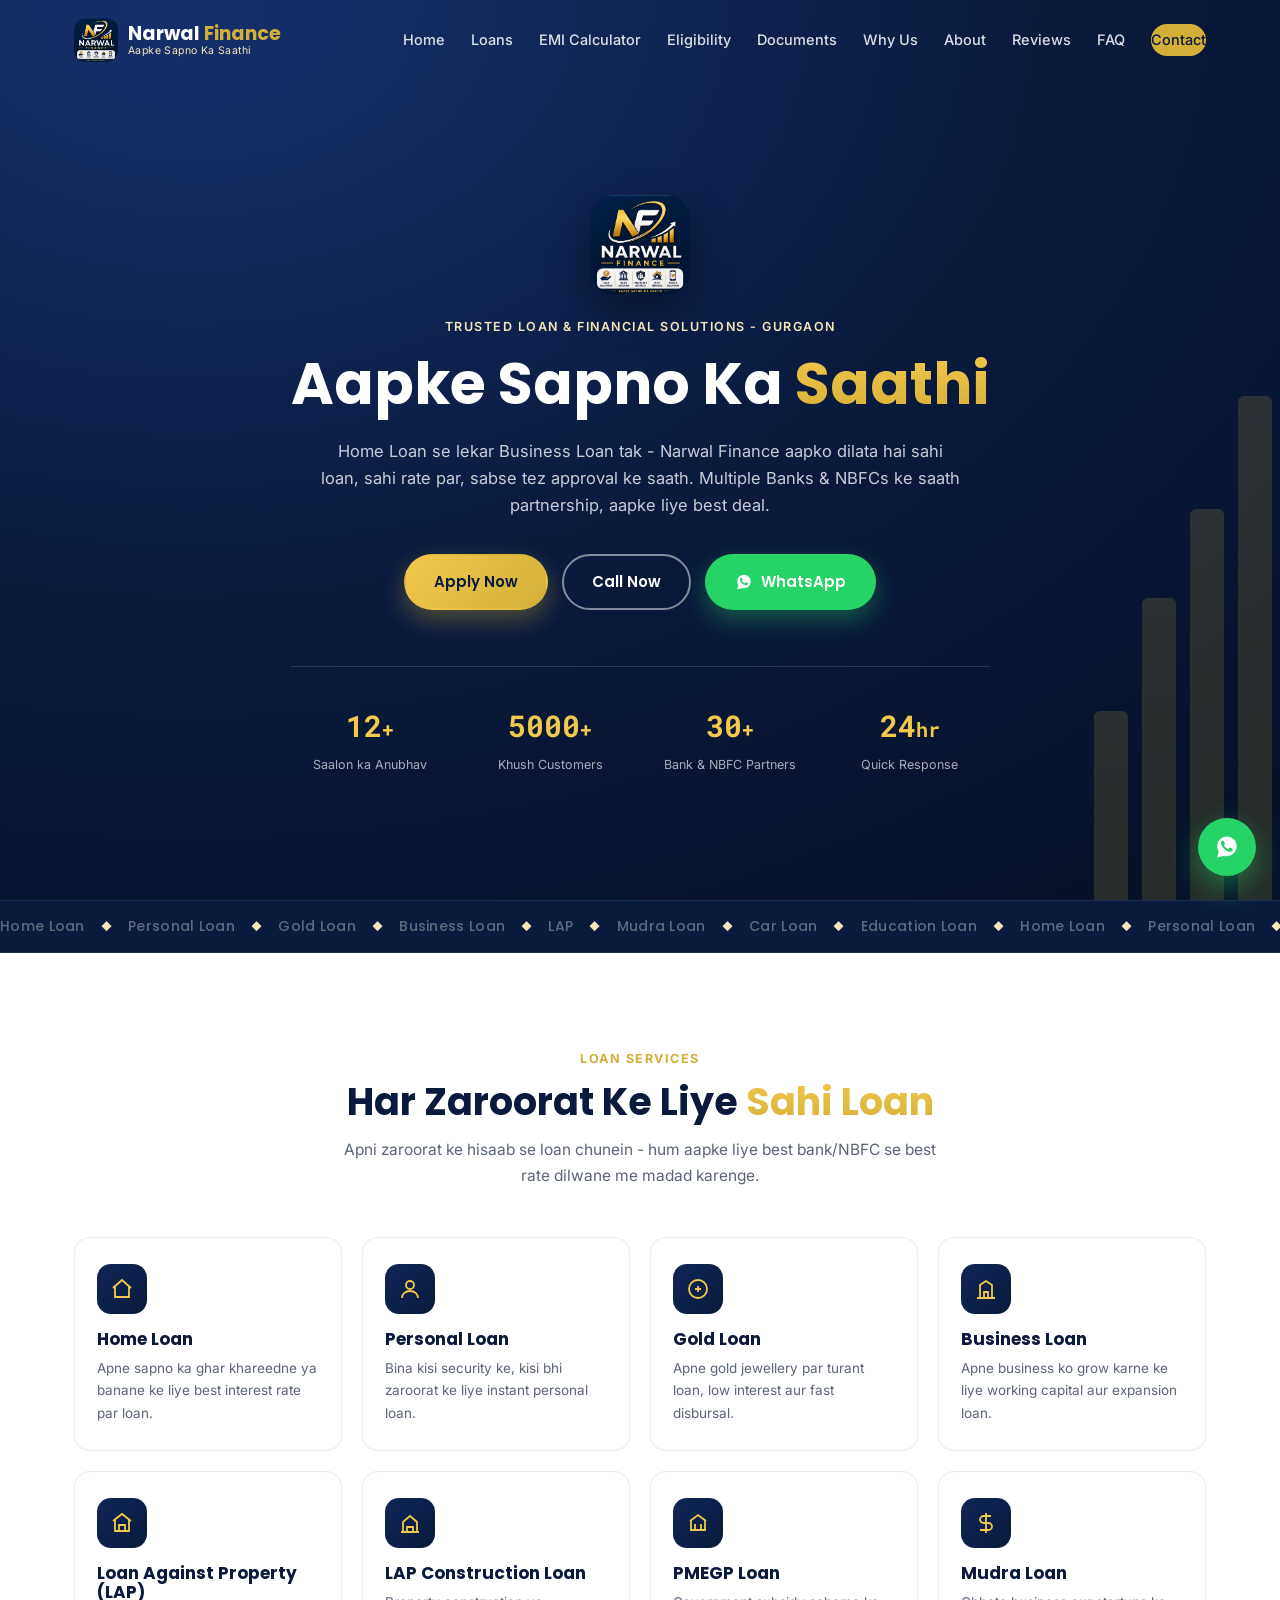
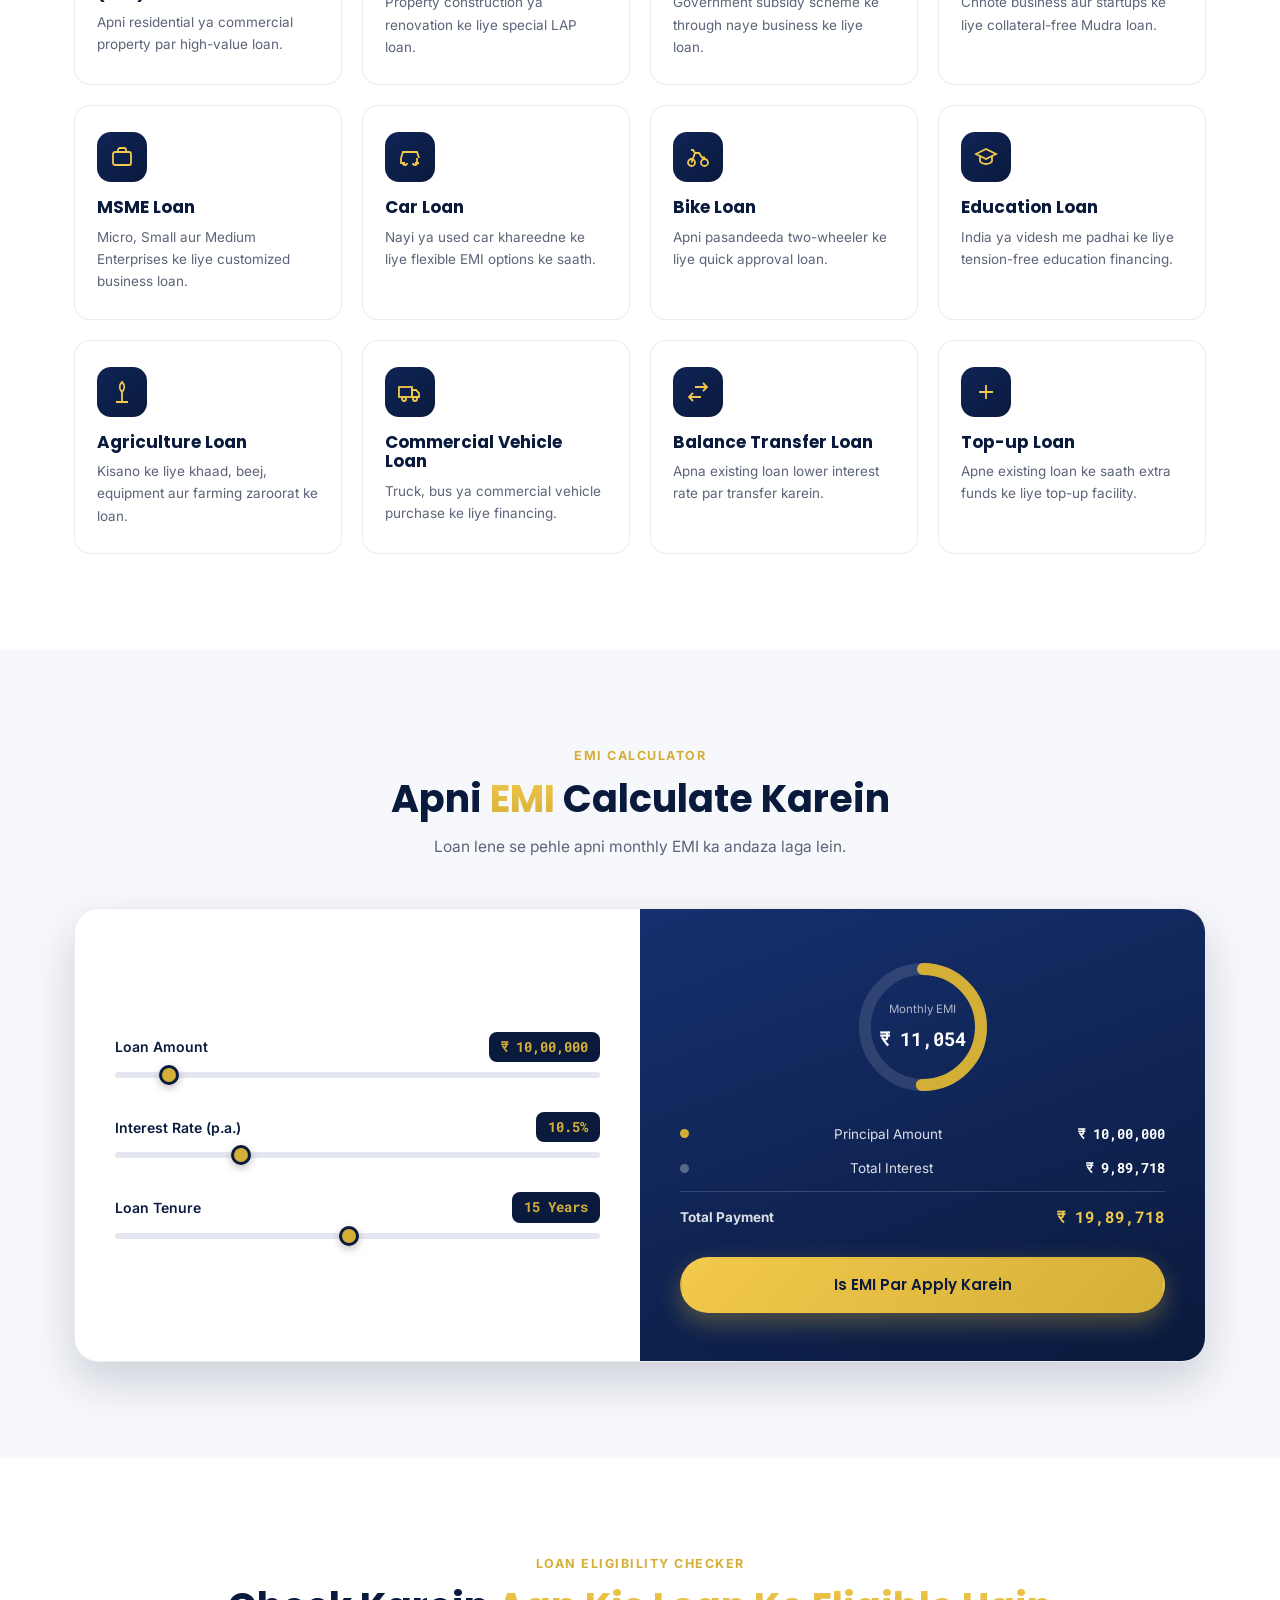
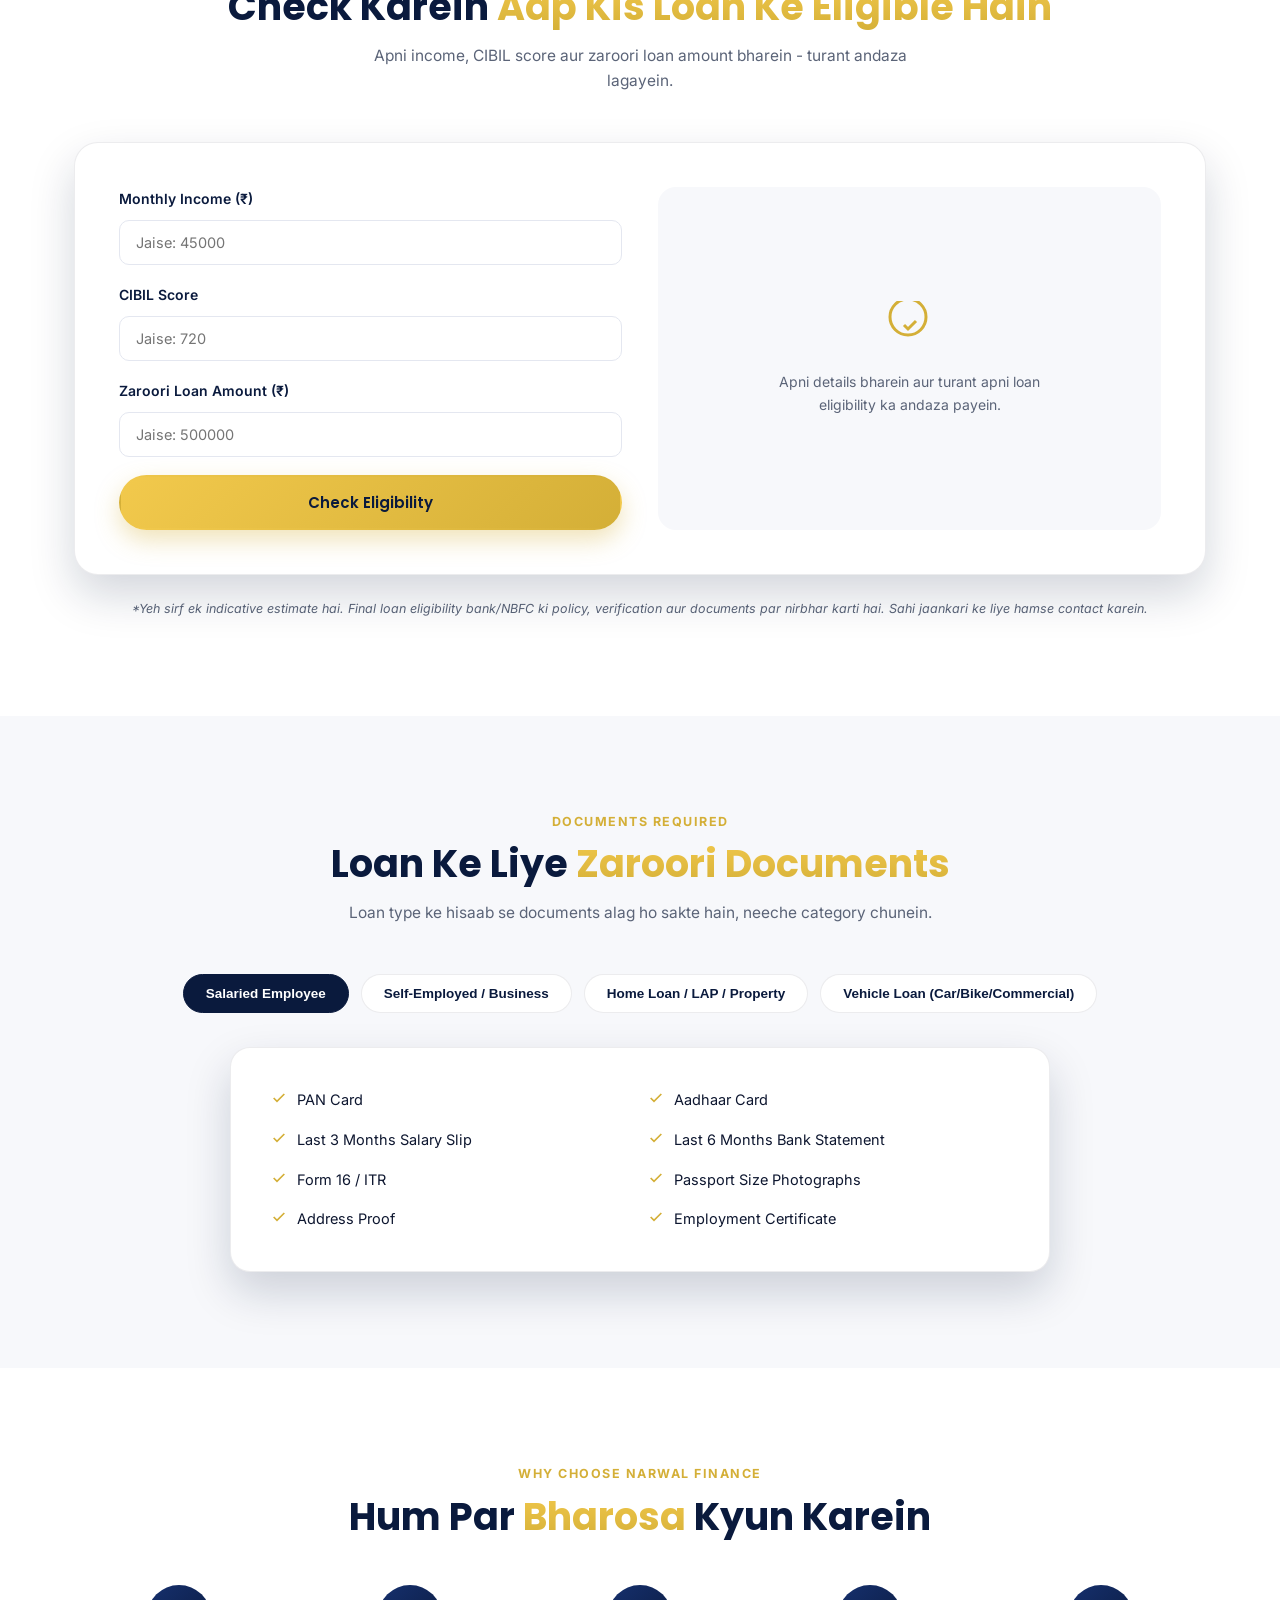
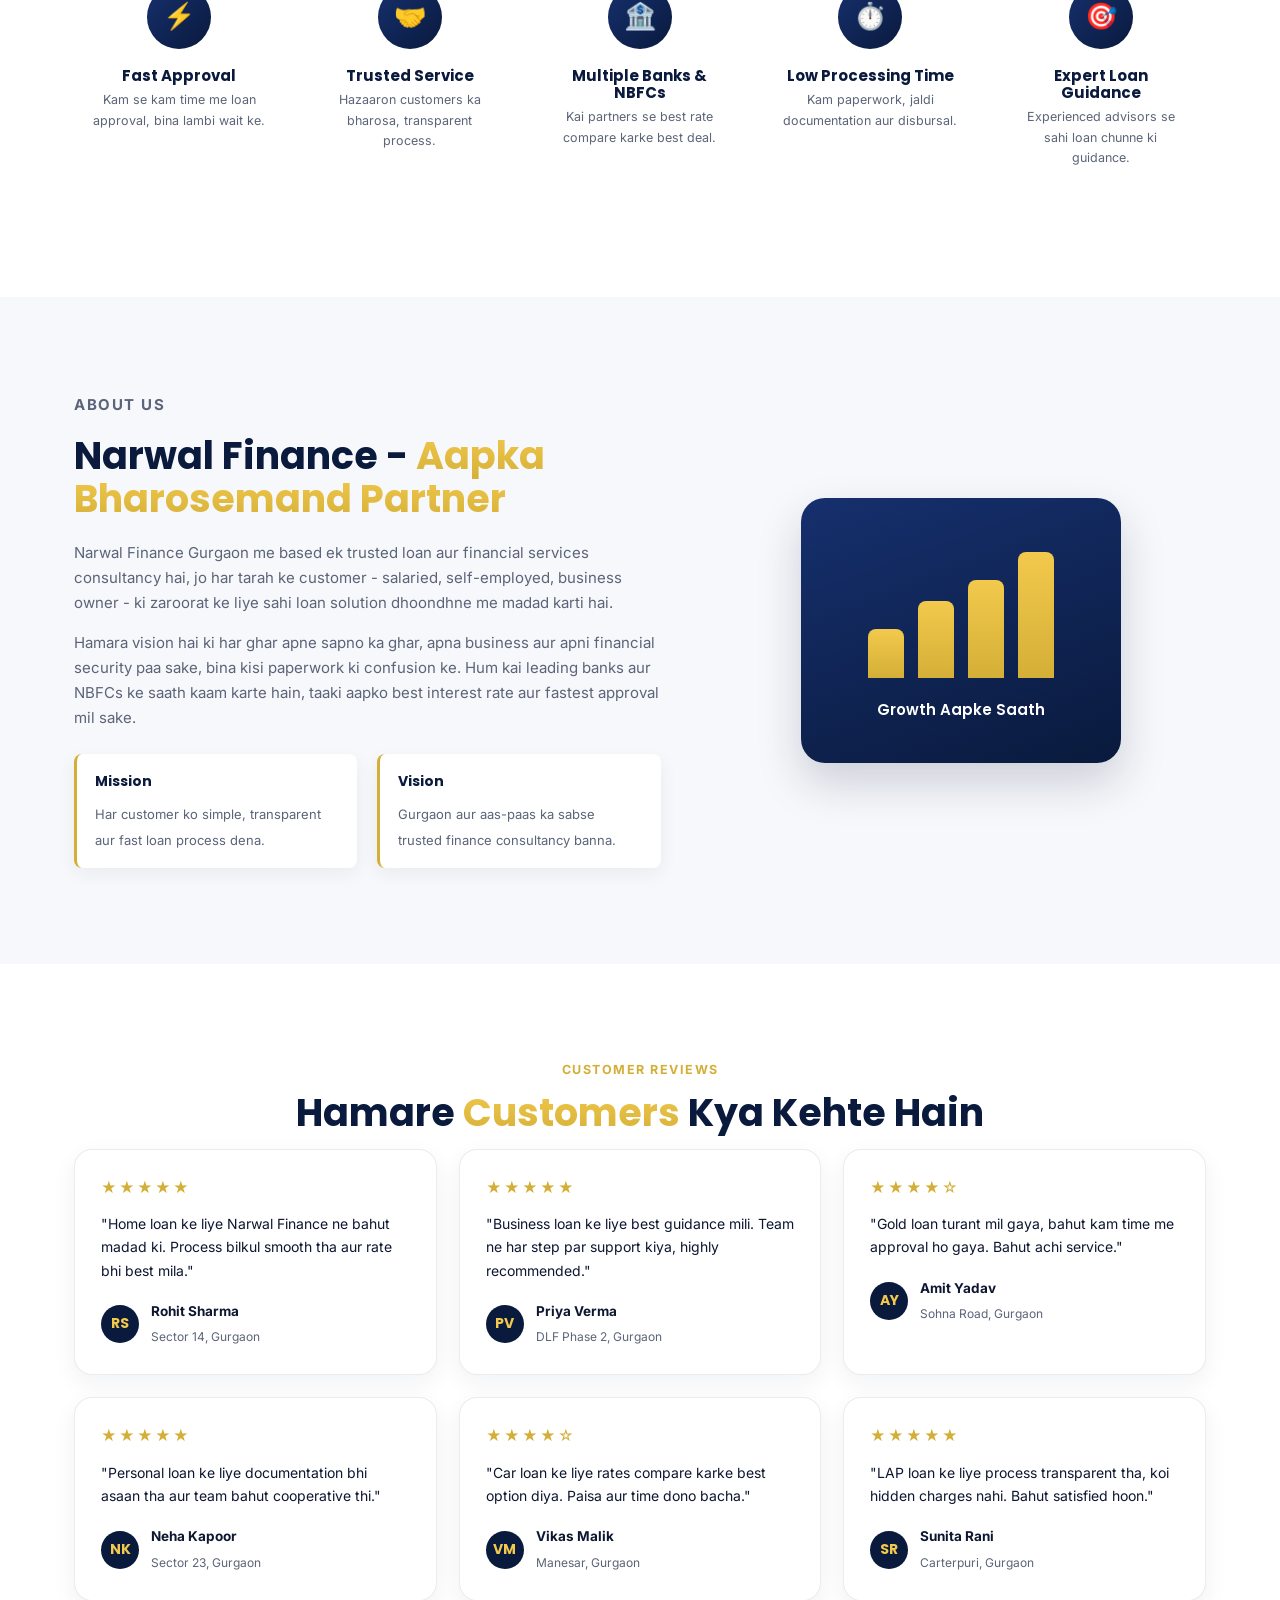
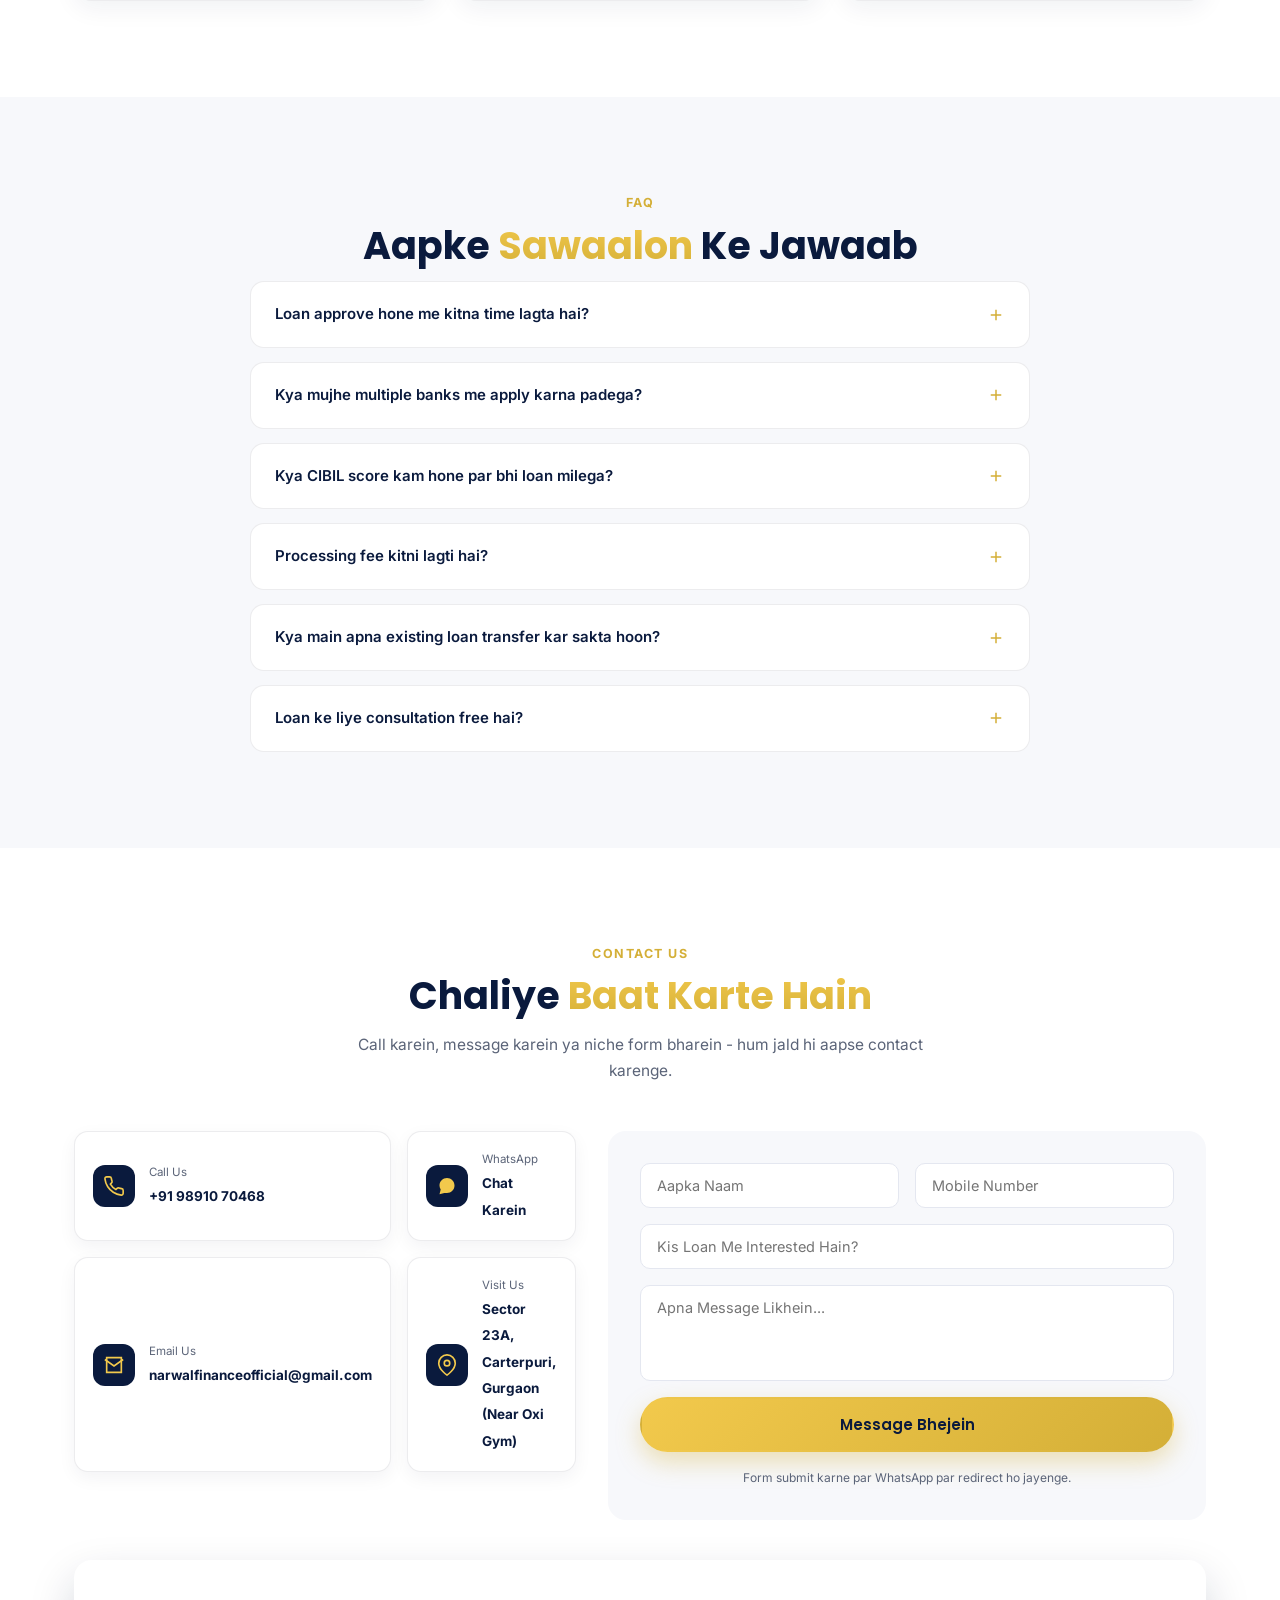
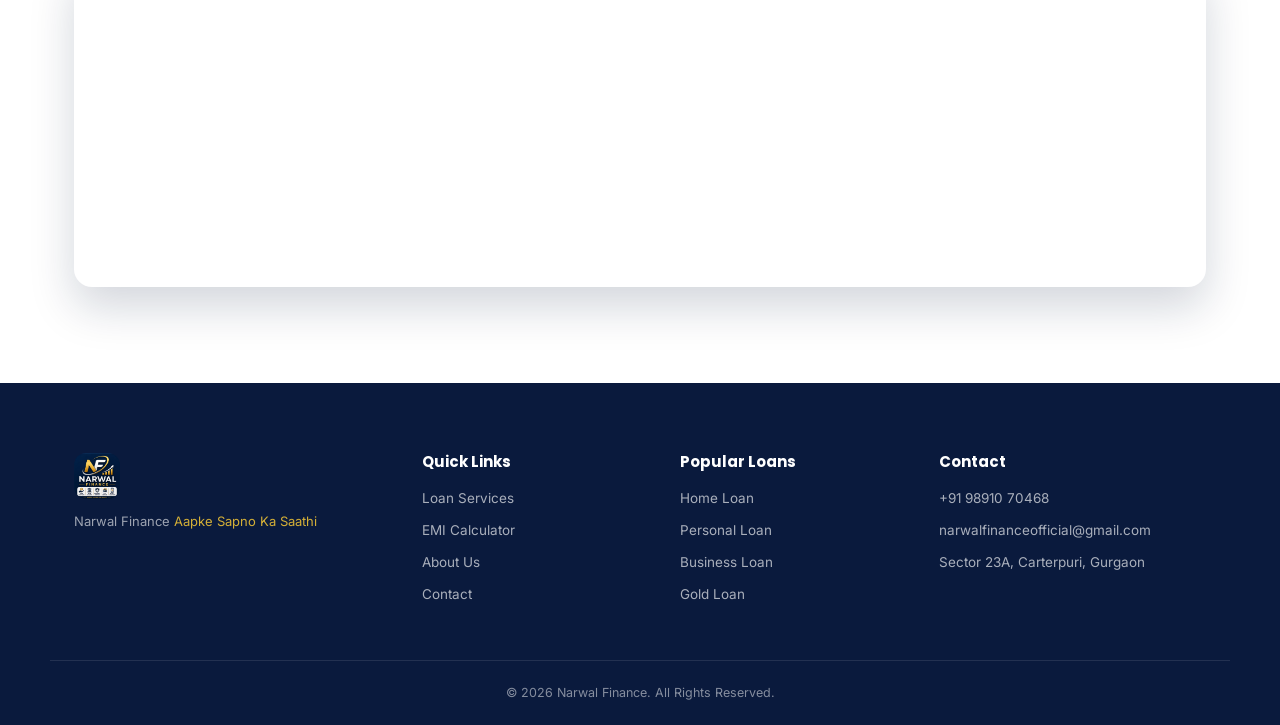
==== commit 133f7633: "Update index.html" ====
--- a/index.html
+++ b/index.html
@@ -5,7 +5,7 @@
 <meta name="viewport" content="width=device-width, initial-scale=1.0">
 <title>Narwal Finance | Aapke Sapno Ka Saathi</title>
 <meta name="description" content="Narwal Finance - Gurgaon based trusted loan consultancy. Home Loan, Personal Loan, Gold Loan, Business Loan aur bahut kuch. Fast approval, multiple banks & NBFCs.">
-<link rel="icon" href="logo.png" type="image/jpeg">
+<link rel="icon" href="logo.jpg" type="image/jpeg">
 <link rel="preconnect" href="https://fonts.googleapis.com">
 <link rel="preconnect" href="https://fonts.gstatic.com" crossorigin>
 <link href="https://fonts.googleapis.com/css2?family=Poppins:wght@400;500;600;700;800&family=Inter:wght@400;500;600&family=Roboto+Mono:wght@500;700&display=swap" rel="stylesheet">
@@ -18,7 +18,7 @@
 <header class="navbar" id="navbar">
   <div class="container nav-inner">
     <a href="#home" class="brand">
-      <img src="logo.png" alt="Narwal Finance Logo" class="brand-logo">
+      <img src="logo.jpg" alt="Narwal Finance Logo" class="brand-logo">
       <div class="brand-text">
         <span class="brand-name">Narwal <em>Finance</em></span>
         <span class="brand-tag">Aapke Sapno Ka Saathi</span>
@@ -53,7 +53,7 @@
       <span style="--h:100%"></span>
     </div>
     <div class="container hero-inner">
-      <img src="logo.png" alt="Narwal Finance" class="hero-logo reveal">
+      <img src="logo.jpg" alt="Narwal Finance" class="hero-logo reveal">
       <p class="eyebrow reveal">Trusted Loan &amp; Financial Solutions - Gurgaon</p>
       <h1 class="reveal">Aapke Sapno Ka <span class="gold-text">Saathi</span></h1>
       <p class="hero-sub reveal">Home Loan se lekar Business Loan tak - Narwal Finance aapko dilata hai sahi loan, sahi rate par, sabse tez approval ke saath. Multiple Banks &amp; NBFCs ke saath partnership, aapke liye best deal.</p>
@@ -269,7 +269,7 @@
 <footer class="footer">
   <div class="container footer-inner">
     <div class="footer-brand">
-      <img src="logo.png" alt="Narwal Finance" class="footer-logo">
+      <img src="logo.jpg" alt="Narwal Finance" class="footer-logo">
       <p>Narwal Finance <em>Aapke Sapno Ka Saathi</em></p>
     </div>
     <div class="footer-links">
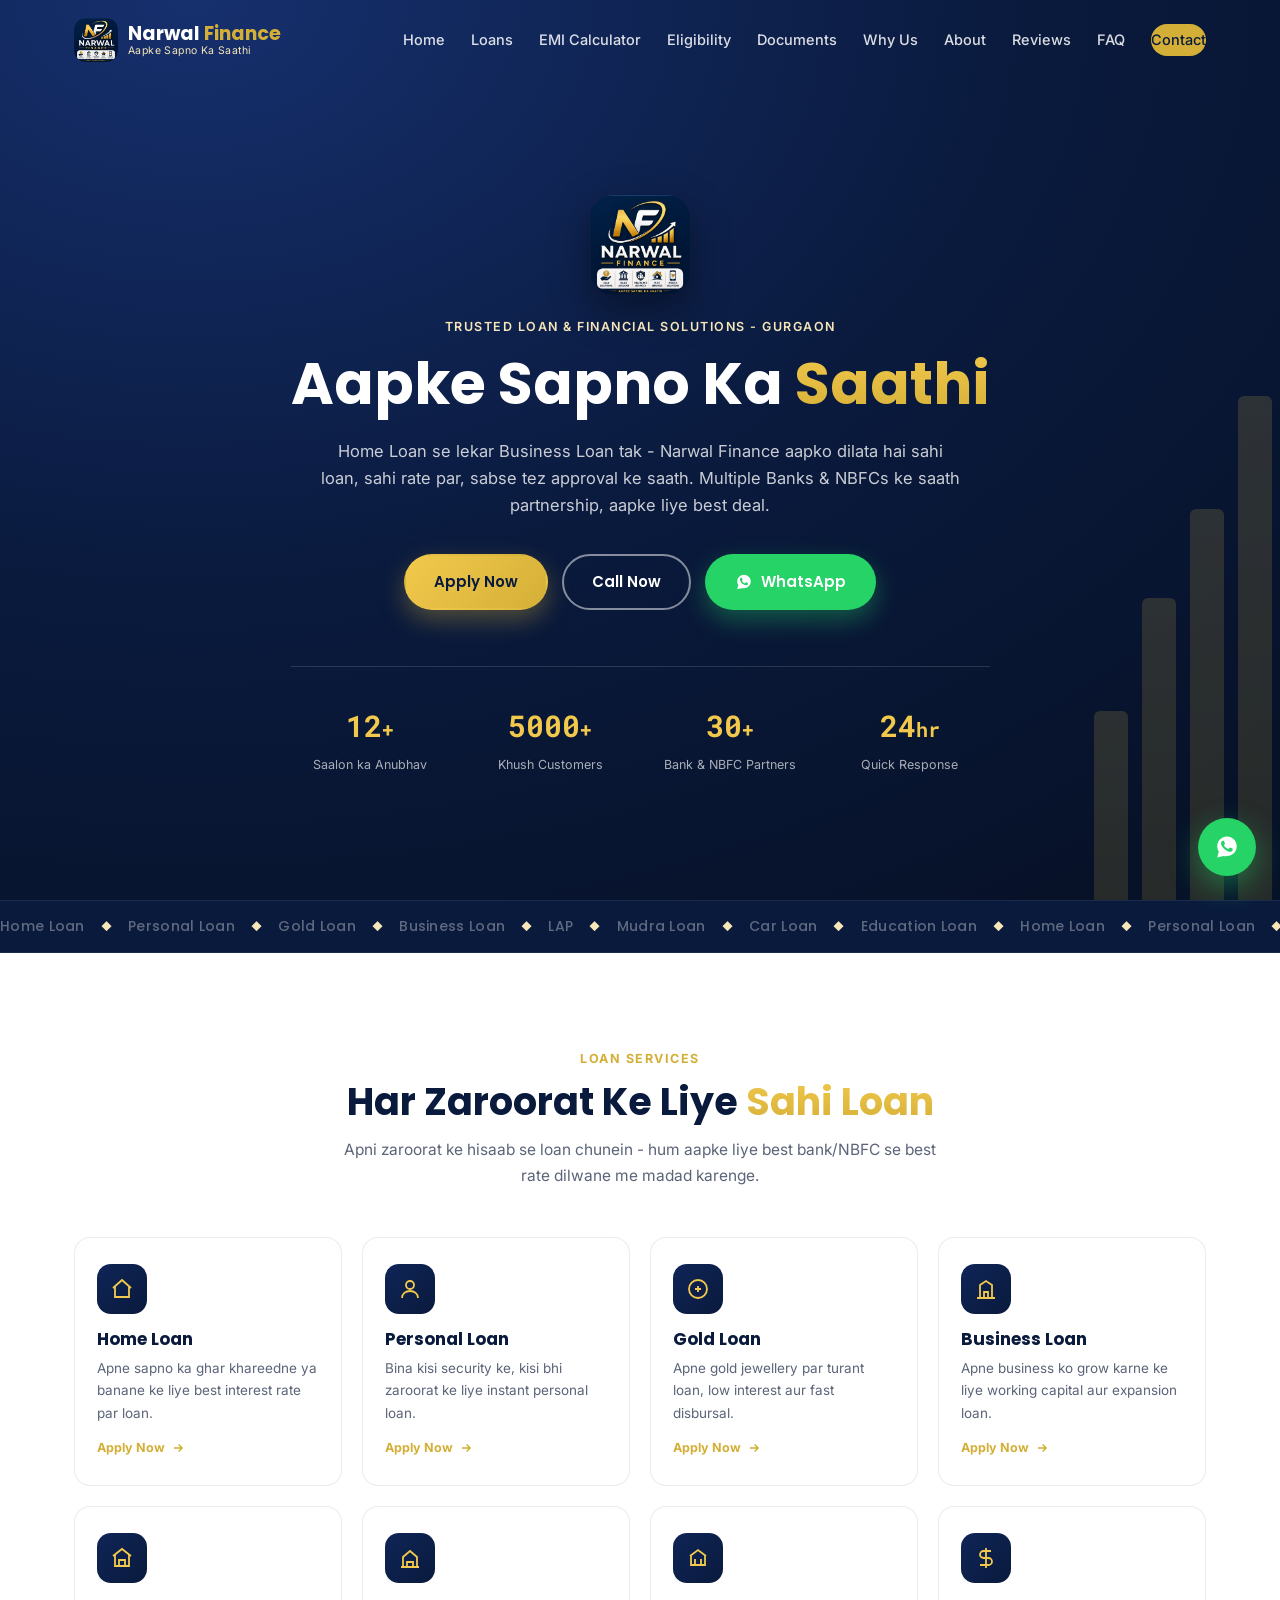
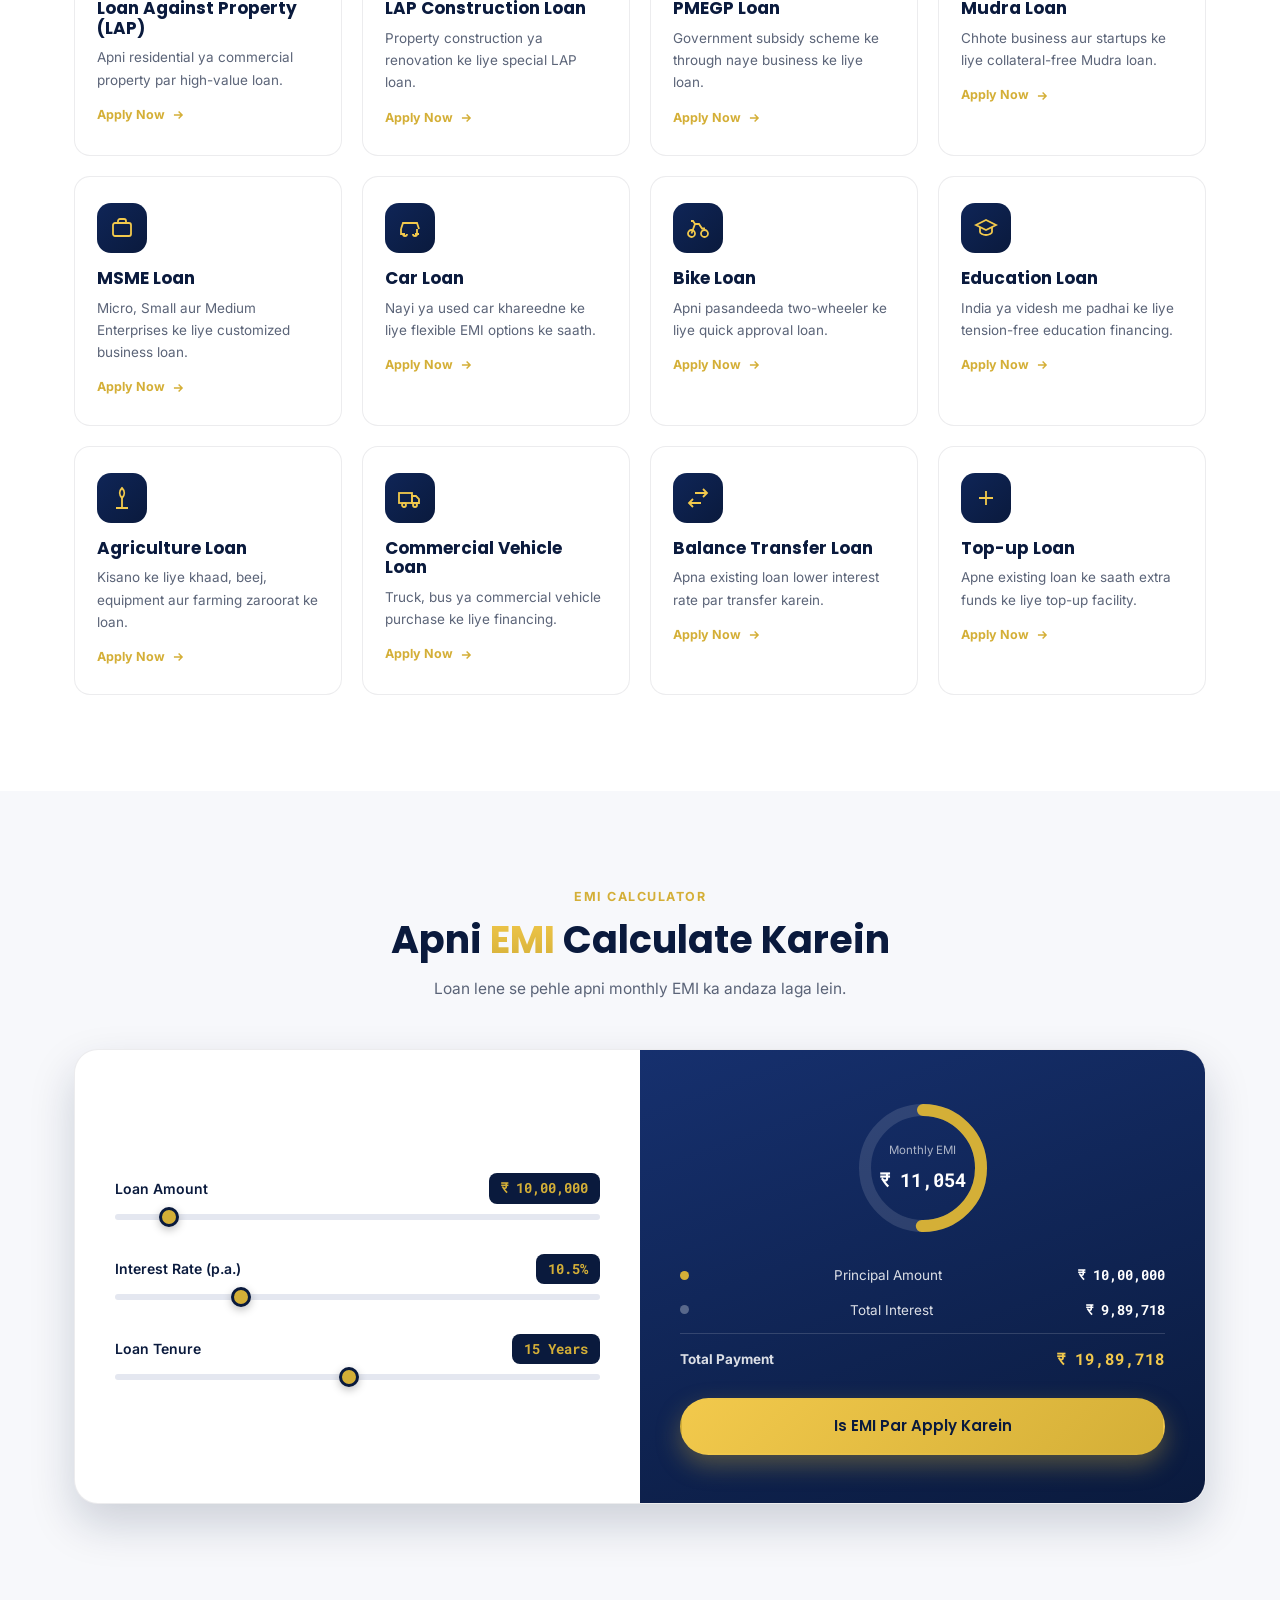
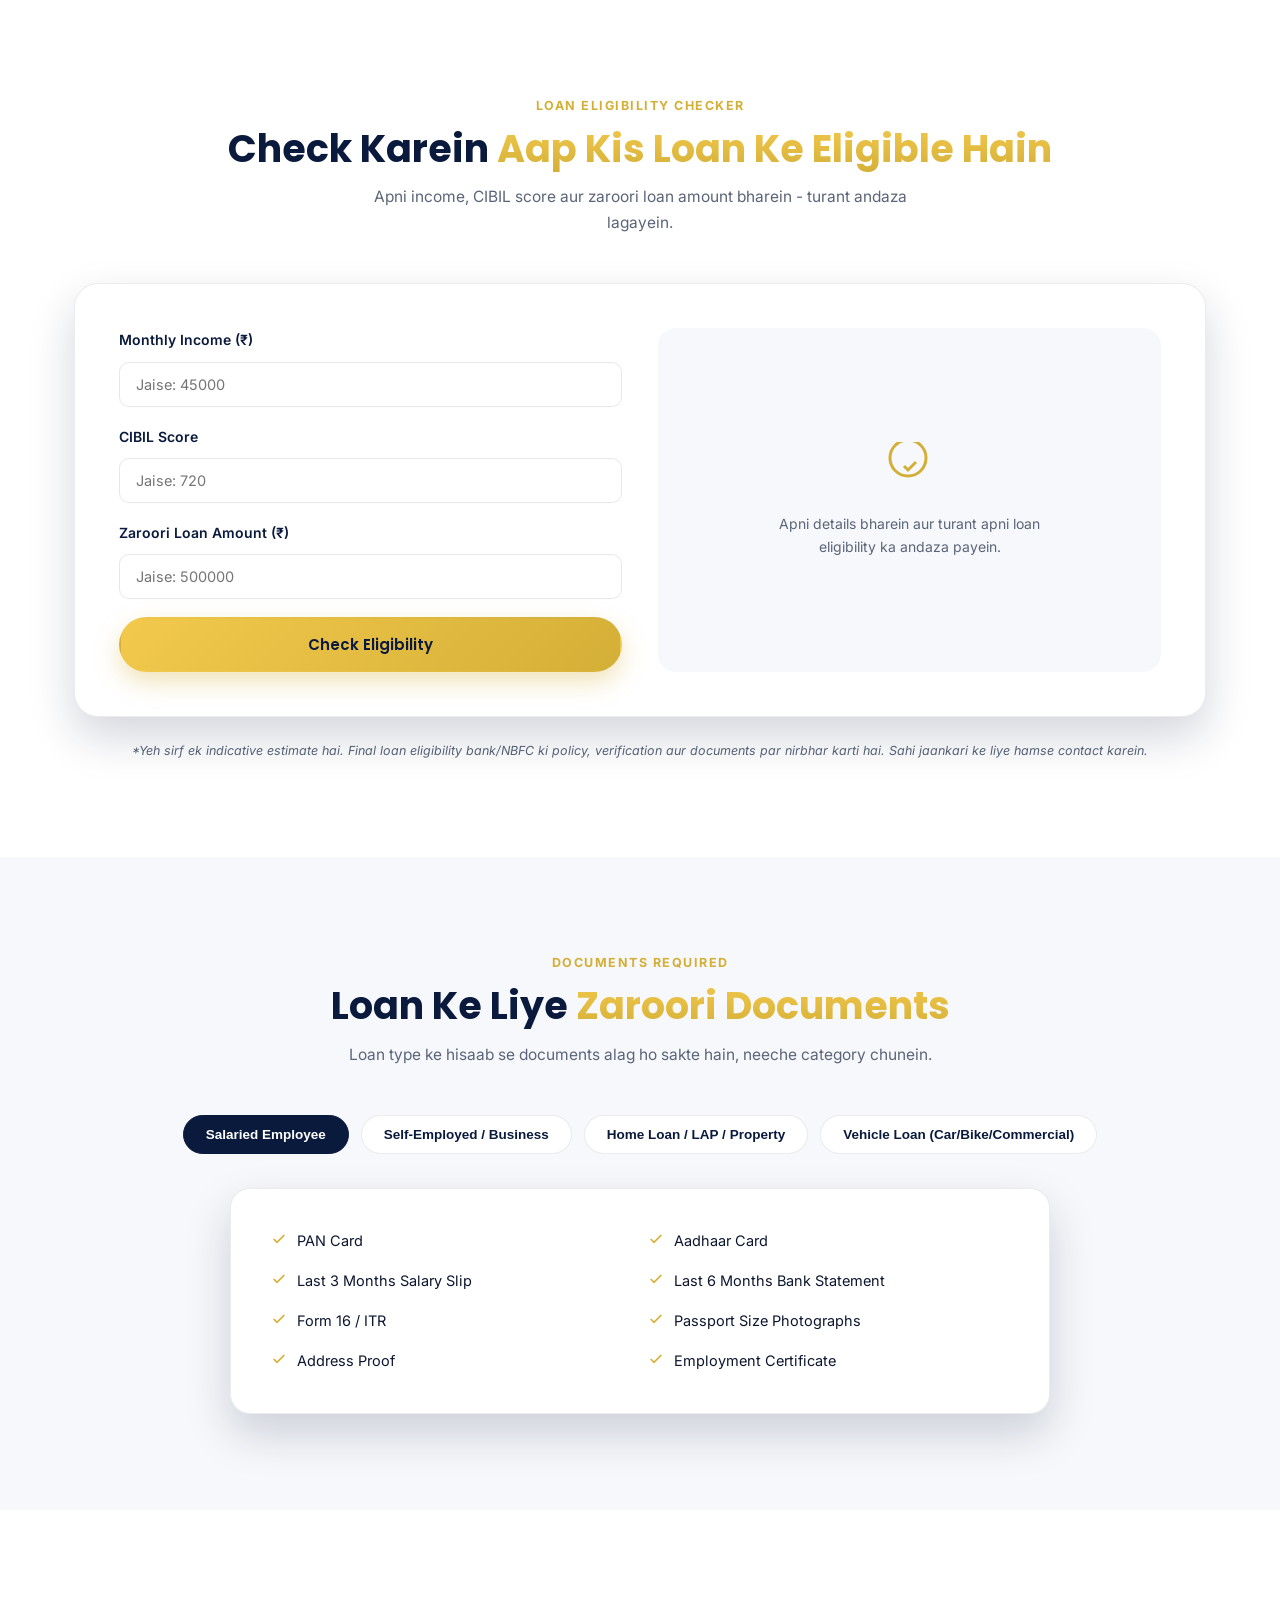
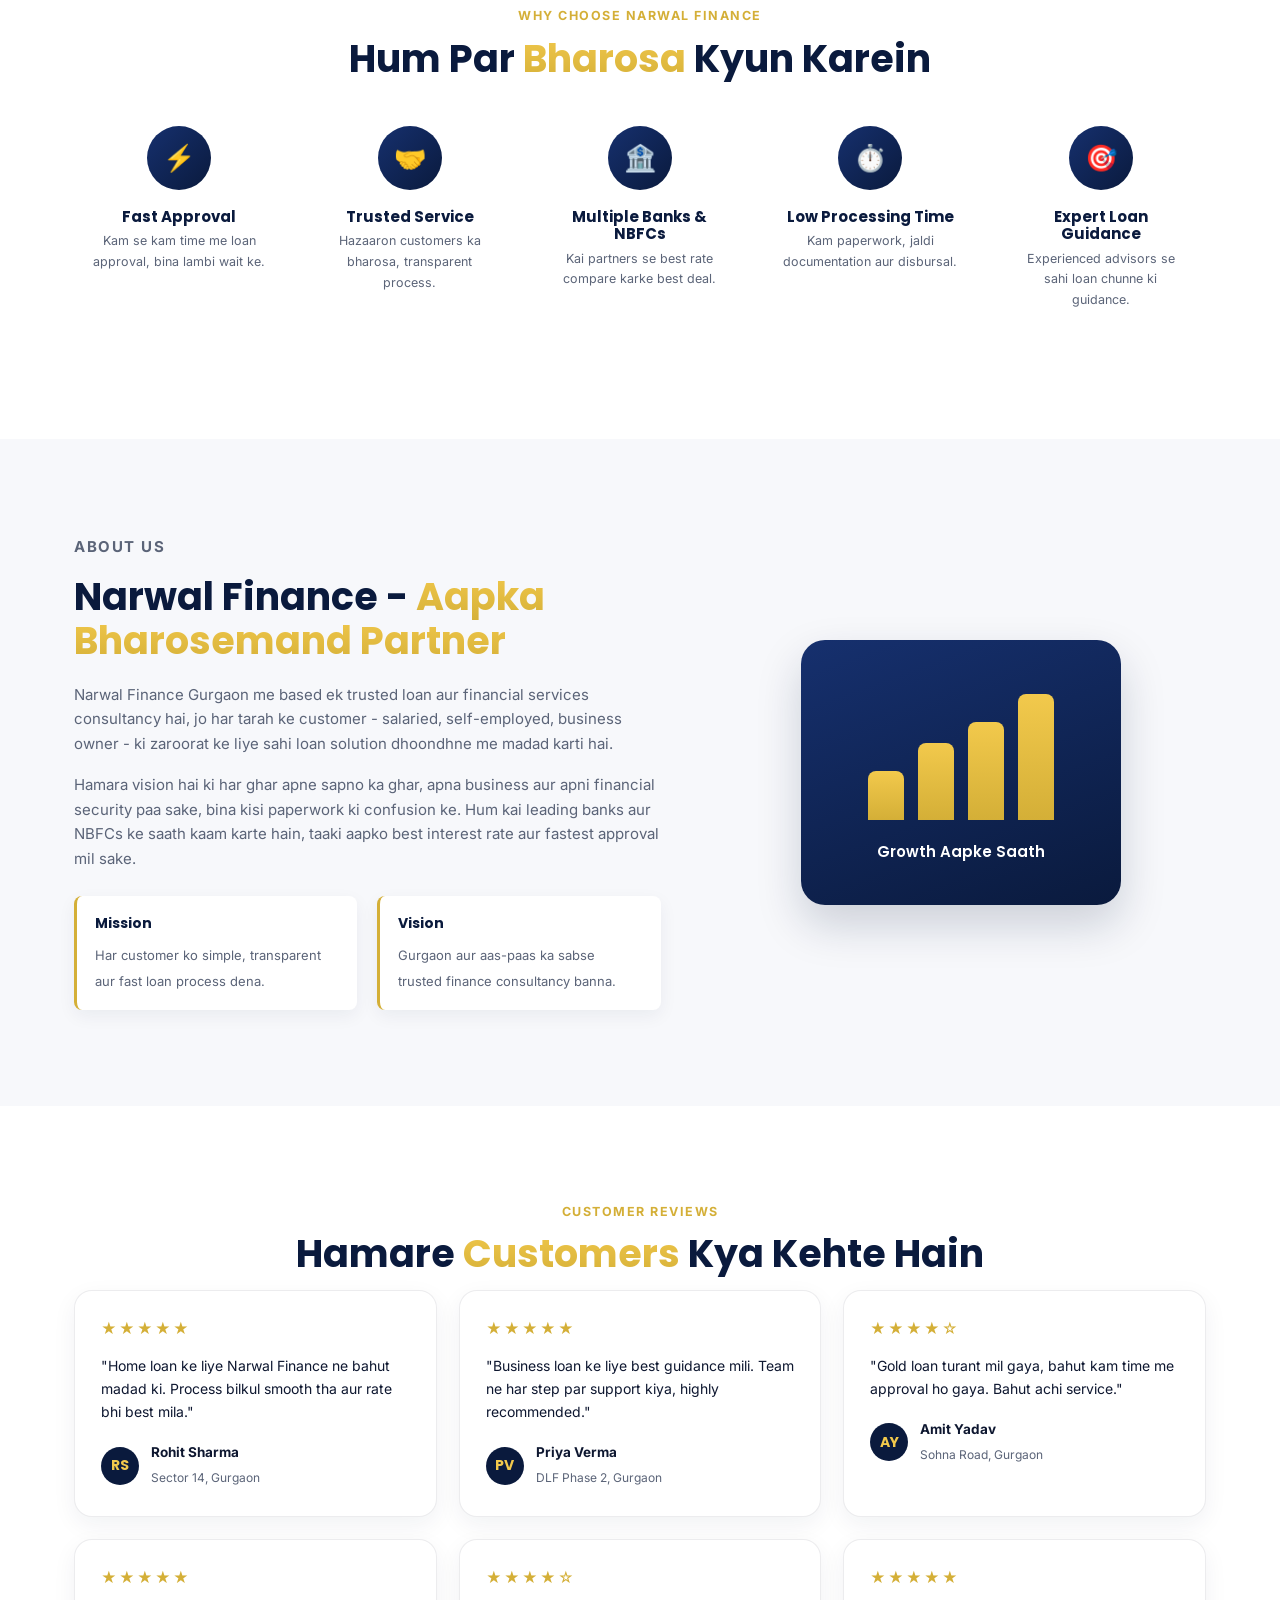
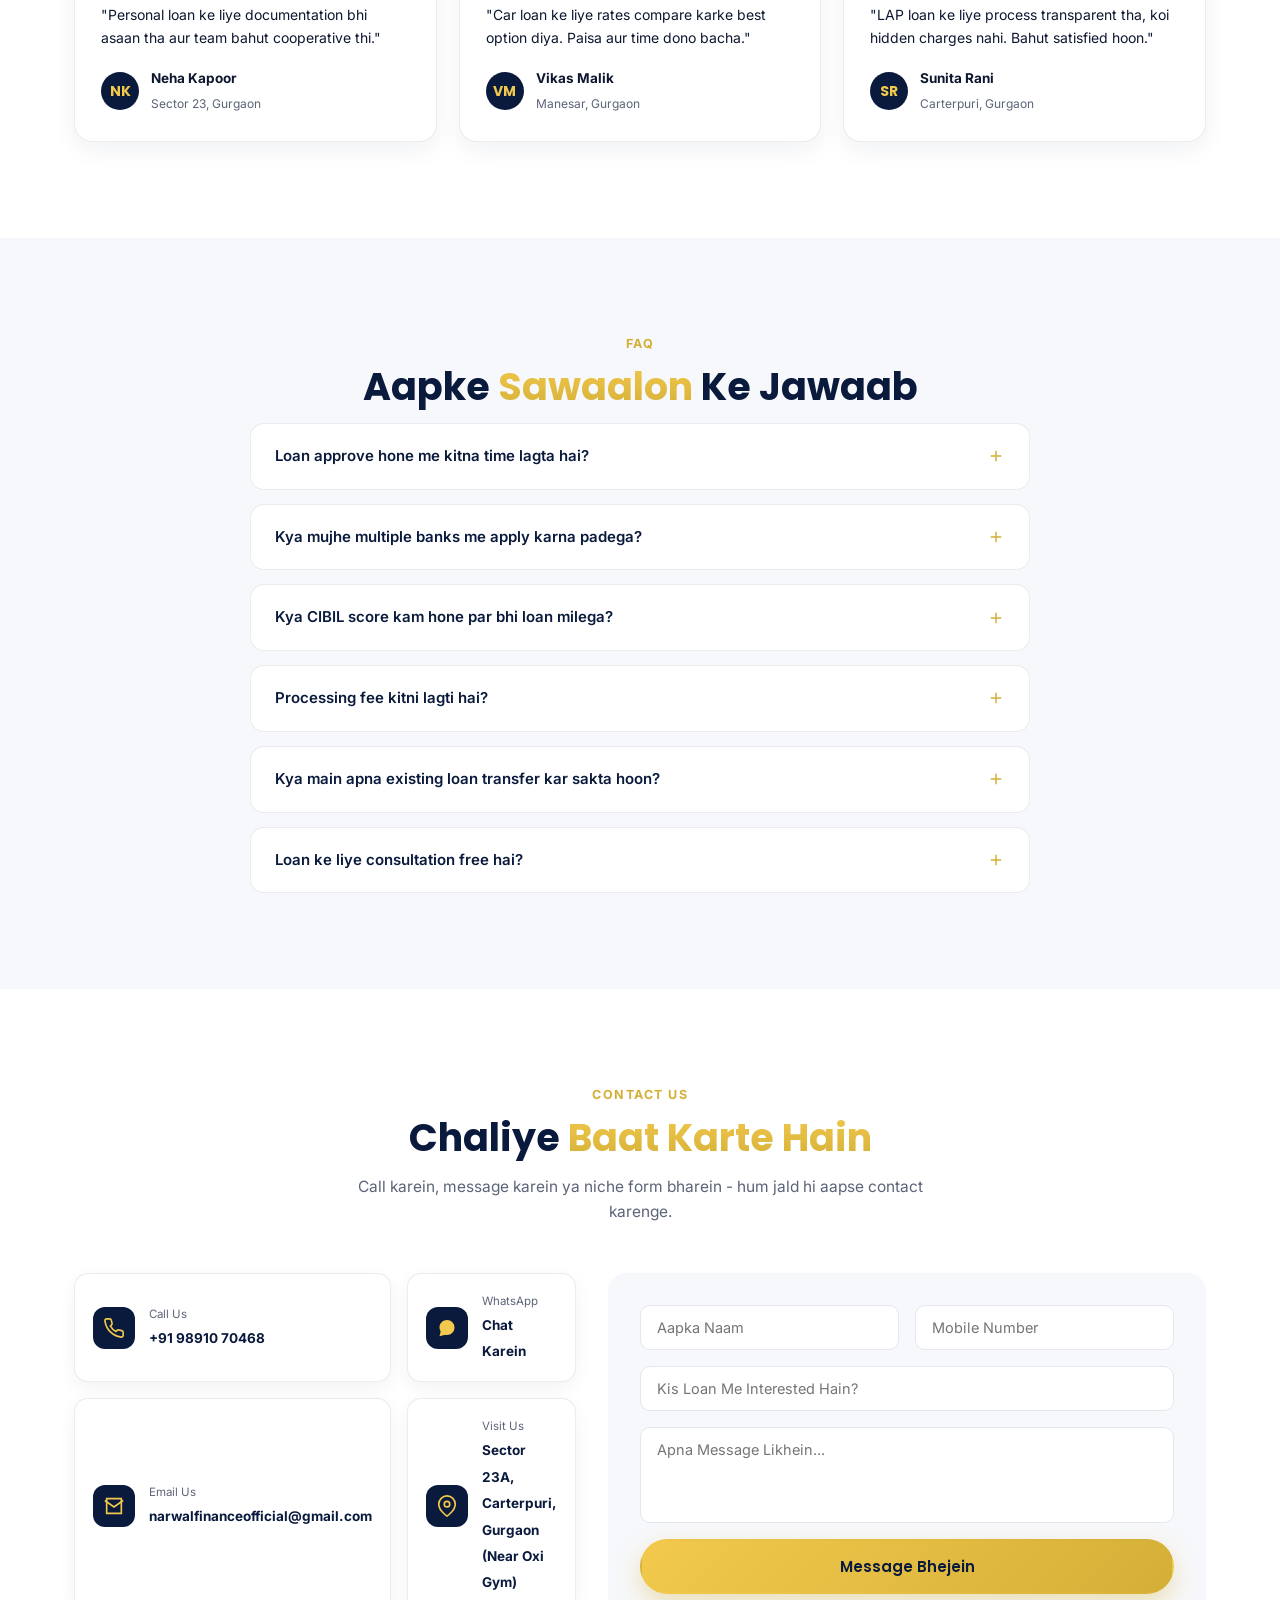
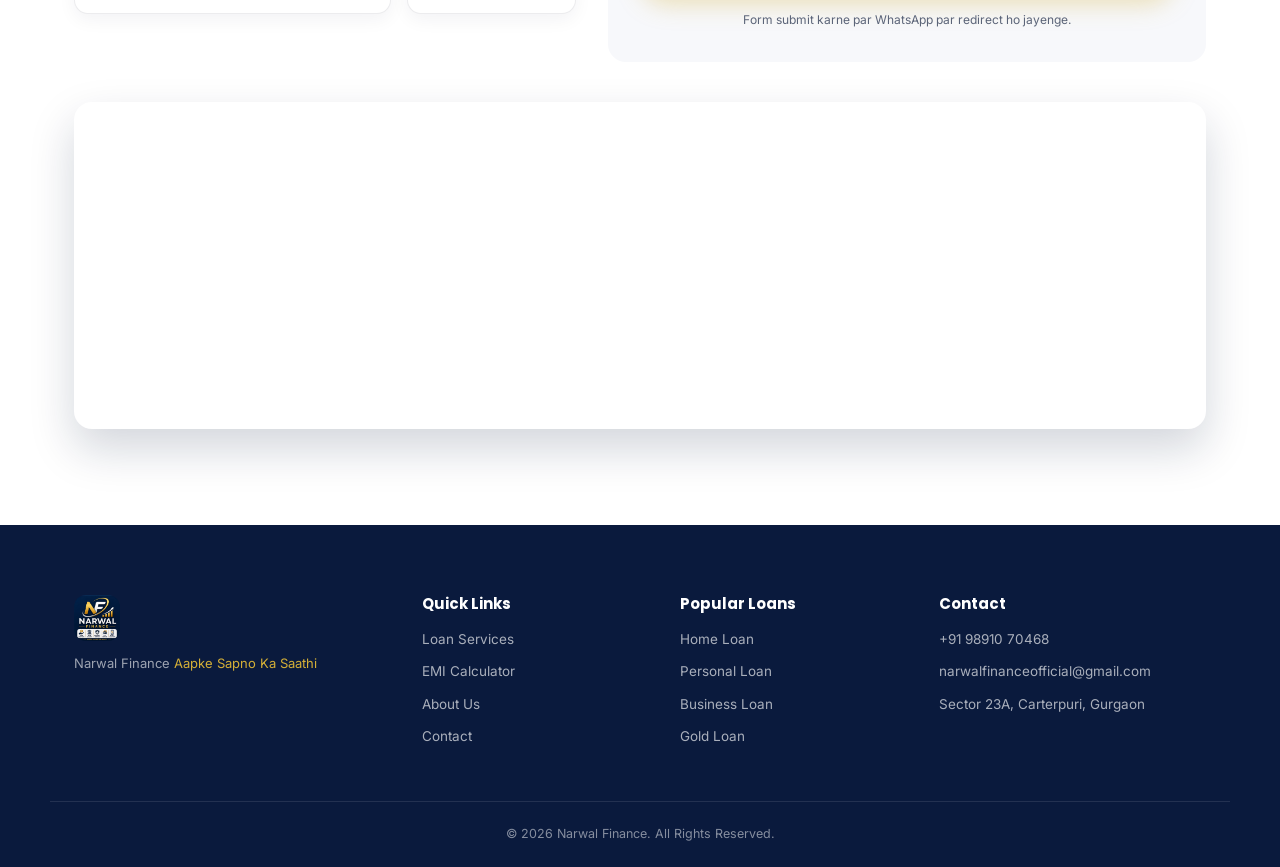
==== commit 2306382d: "Add files via upload" ====
--- a/index.html
+++ b/index.html
@@ -302,6 +302,30 @@
   <svg viewBox="0 0 32 32" width="26" height="26" fill="currentColor"><path d="M16.001 3C9.373 3 4 8.373 4 15c0 2.36.687 4.56 1.872 6.41L4 29l7.79-1.836A11.94 11.94 0 0016.001 27C22.63 27 28 21.627 28 15S22.63 3 16.001 3zm6.977 17.03c-.297.836-1.474 1.53-2.413 1.73-.642.136-1.48.244-4.302-.924-3.61-1.494-5.933-5.146-6.115-5.383-.18-.238-1.466-1.955-1.466-3.73s.917-2.646 1.242-3.008c.325-.362.71-.453.947-.453.237 0 .474.002.68.013.218.012.512-.083.8.61.297.71 1.01 2.457 1.098 2.636.088.18.147.39.03.63-.117.24-.176.39-.35.6-.176.21-.37.47-.528.63-.176.18-.36.372-.155.73.207.36.918 1.51 1.97 2.446 1.353 1.204 2.494 1.577 2.85 1.755.356.18.564.15.77-.09.207-.24.887-1.033 1.124-1.387.237-.354.474-.294.8-.176.325.12 2.06.97 2.414 1.147.355.177.591.264.68.412.088.15.088.85-.208 1.685z"/></svg>
 </a>
 
+<div class="modal-overlay" id="loanModal">
+  <div class="modal-box">
+    <button class="modal-close" id="modalClose" aria-label="Band karein">&times;</button>
+    <div class="modal-header">
+      <p class="modal-eyebrow">Loan Apply Karein</p>
+      <h3 id="modalTitle">Apply for Loan</h3>
+    </div>
+    <form id="loanApplyForm">
+      <input type="hidden" id="modalLoanType" name="Loan Type">
+      <div class="modal-fields" id="modalFields"></div>
+      <div class="modal-submit-row">
+        <button type="submit" class="btn btn-gold btn-full" id="modalSubmitBtn">Submit Application</button>
+      </div>
+      <p class="modal-note">Submit karte hi aapki details Narwal Finance ki team ko mail ho jayengi. Hum jald hi aapse contact karenge.</p>
+    </form>
+    <div class="modal-success" id="modalSuccess">
+      <svg width="52" height="52" viewBox="0 0 24 24" fill="none" stroke="currentColor" stroke-width="1.6"><circle cx="12" cy="12" r="10"/><path d="M8 12l3 3 5-6"/></svg>
+      <h4>Application Bhej Di Gayi!</h4>
+      <p>Aapki details humein mil gayi hain. Hamari team jald hi aapse contact karegi.</p>
+      <button type="button" class="btn btn-outline-navy" id="modalCloseSuccess">Close</button>
+    </div>
+  </div>
+</div>
+
 <script src="script.js"></script>
 </body>
 </html>
--- a/style.css
+++ b/style.css
@@ -291,3 +291,46 @@
   .hero{ padding-top:130px; }
   .footer-inner{ grid-template-columns:1fr; }
 }
+
+/* ===== Loan Card clickable ===== */
+.loan-card{ cursor:pointer; }
+.loan-card .apply-hint{ display:inline-flex; align-items:center; gap:6px; margin-top:14px; font-size:12.5px; font-weight:700; color:var(--gold); }
+.loan-card .apply-hint svg{ transition:transform .25s ease; }
+.loan-card:hover .apply-hint svg{ transform:translateX(4px); }
+
+/* ===== Modal ===== */
+.modal-overlay{
+  position:fixed; inset:0; background:rgba(10,17,33,0.65); backdrop-filter:blur(4px);
+  display:none; align-items:center; justify-content:center; z-index:2000; padding:20px;
+  opacity:0; transition:opacity .25s ease;
+}
+.modal-overlay.open{ display:flex; opacity:1; }
+.modal-box{
+  background:var(--white); border-radius:22px; width:100%; max-width:560px; max-height:88vh; overflow-y:auto;
+  padding:36px; position:relative; box-shadow:0 30px 70px rgba(0,0,0,0.35);
+  transform:translateY(20px); transition:transform .25s ease;
+}
+.modal-overlay.open .modal-box{ transform:translateY(0); }
+.modal-close{
+  position:absolute; top:18px; right:18px; width:36px; height:36px; border-radius:50%; border:none;
+  background:var(--off); font-size:22px; line-height:1; color:var(--navy); cursor:pointer; transition:.2s;
+}
+.modal-close:hover{ background:var(--gold); color:var(--white); }
+.modal-eyebrow{ color:var(--gold); font-weight:700; letter-spacing:1.2px; text-transform:uppercase; font-size:11.5px; margin-bottom:6px; }
+.modal-header h3{ font-size:22px; margin-bottom:22px; padding-right:30px; }
+.modal-fields{ display:flex; flex-direction:column; gap:16px; margin-bottom:20px; }
+.modal-fields label{ font-size:13px; font-weight:600; color:var(--navy); margin-bottom:6px; display:block; }
+.modal-fields input, .modal-fields select{
+  width:100%; padding:12px 14px; border-radius:10px; border:1.5px solid #E4E7F0; font-family:var(--font-body);
+  font-size:14.5px; background:var(--white);
+}
+.modal-fields input:focus, .modal-fields select:focus{ outline:none; border-color:var(--gold); }
+.modal-note{ font-size:12px; color:var(--muted); text-align:center; margin-top:14px; }
+.btn-outline-navy{ border:2px solid var(--navy); color:var(--navy); background:transparent; }
+.btn-outline-navy:hover{ background:var(--navy); color:var(--white); }
+.modal-success{ display:none; text-align:center; padding:20px 0; }
+.modal-success.show{ display:flex; flex-direction:column; align-items:center; gap:12px; }
+.modal-success svg{ color:#1C7A3C; }
+.modal-success h4{ font-size:19px; color:var(--navy); }
+.modal-success p{ font-size:13.5px; color:var(--muted); max-width:340px; }
+body.modal-open{ overflow:hidden; }
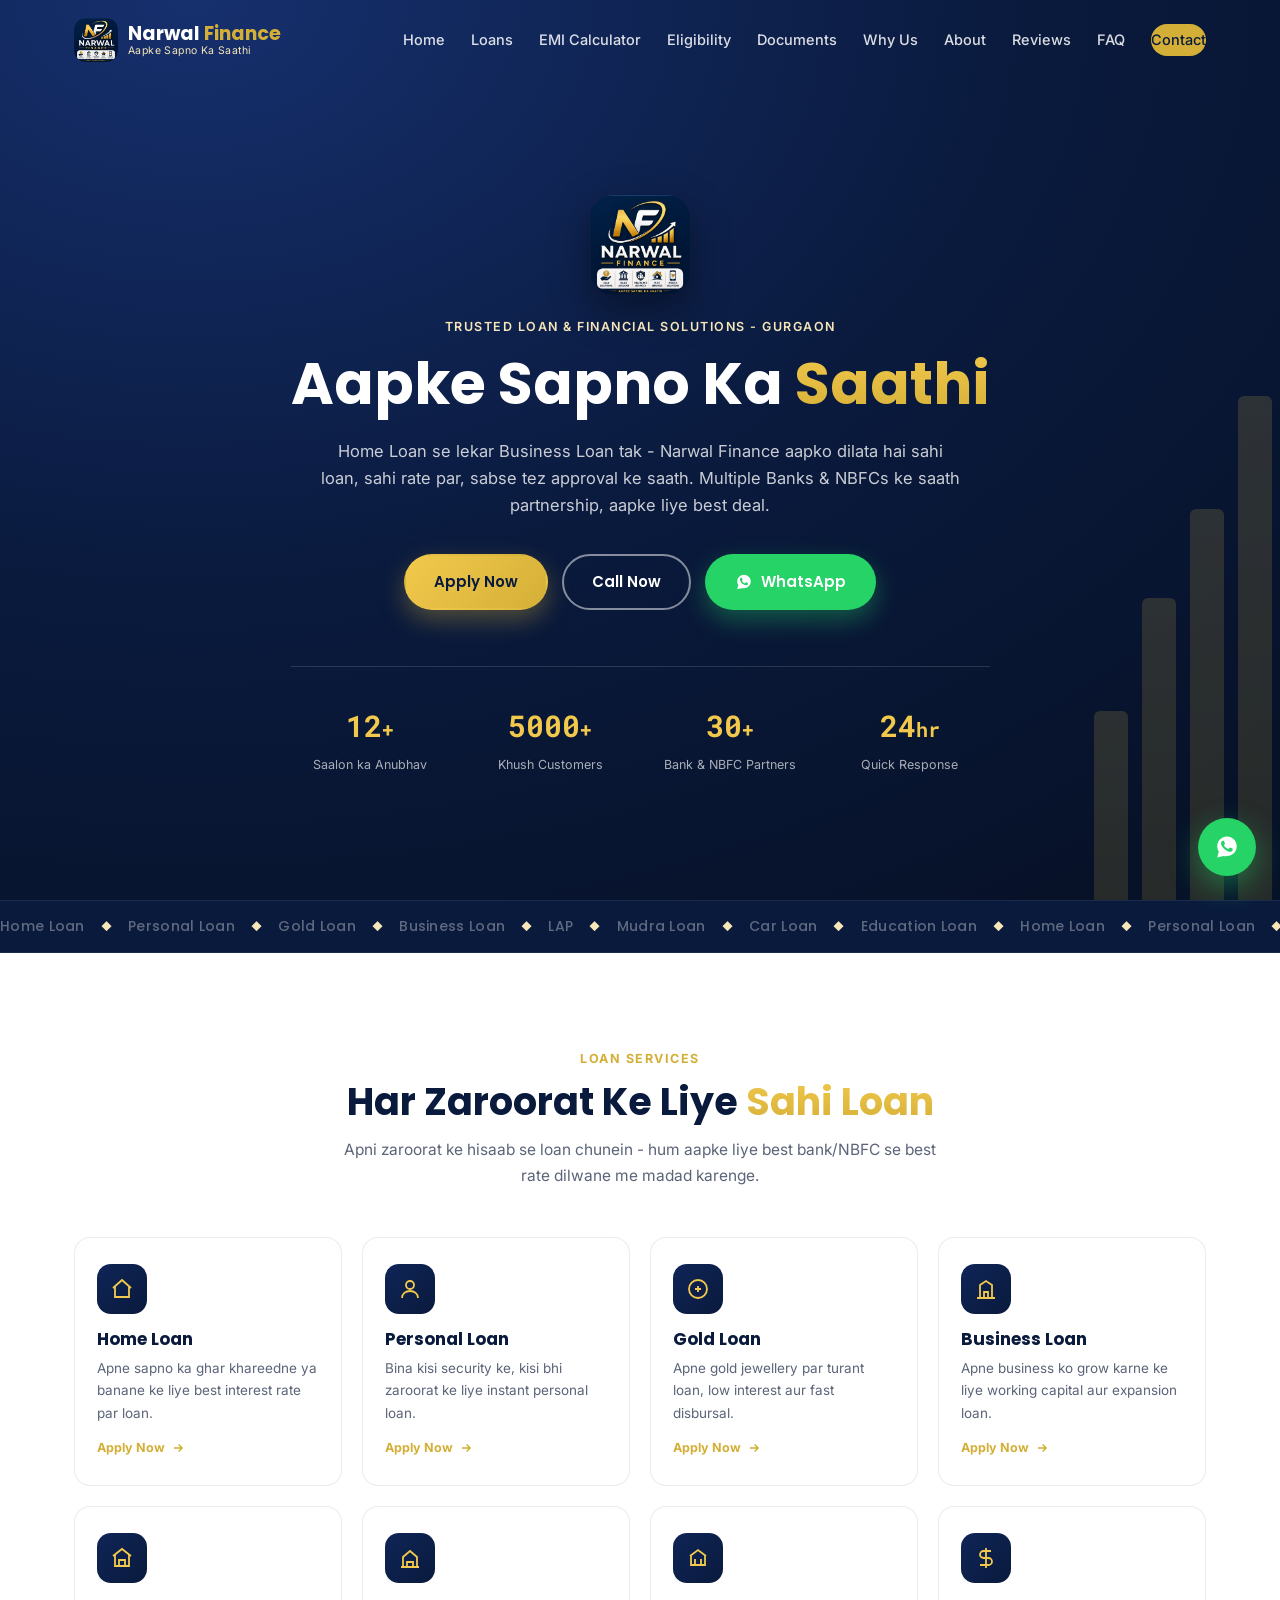
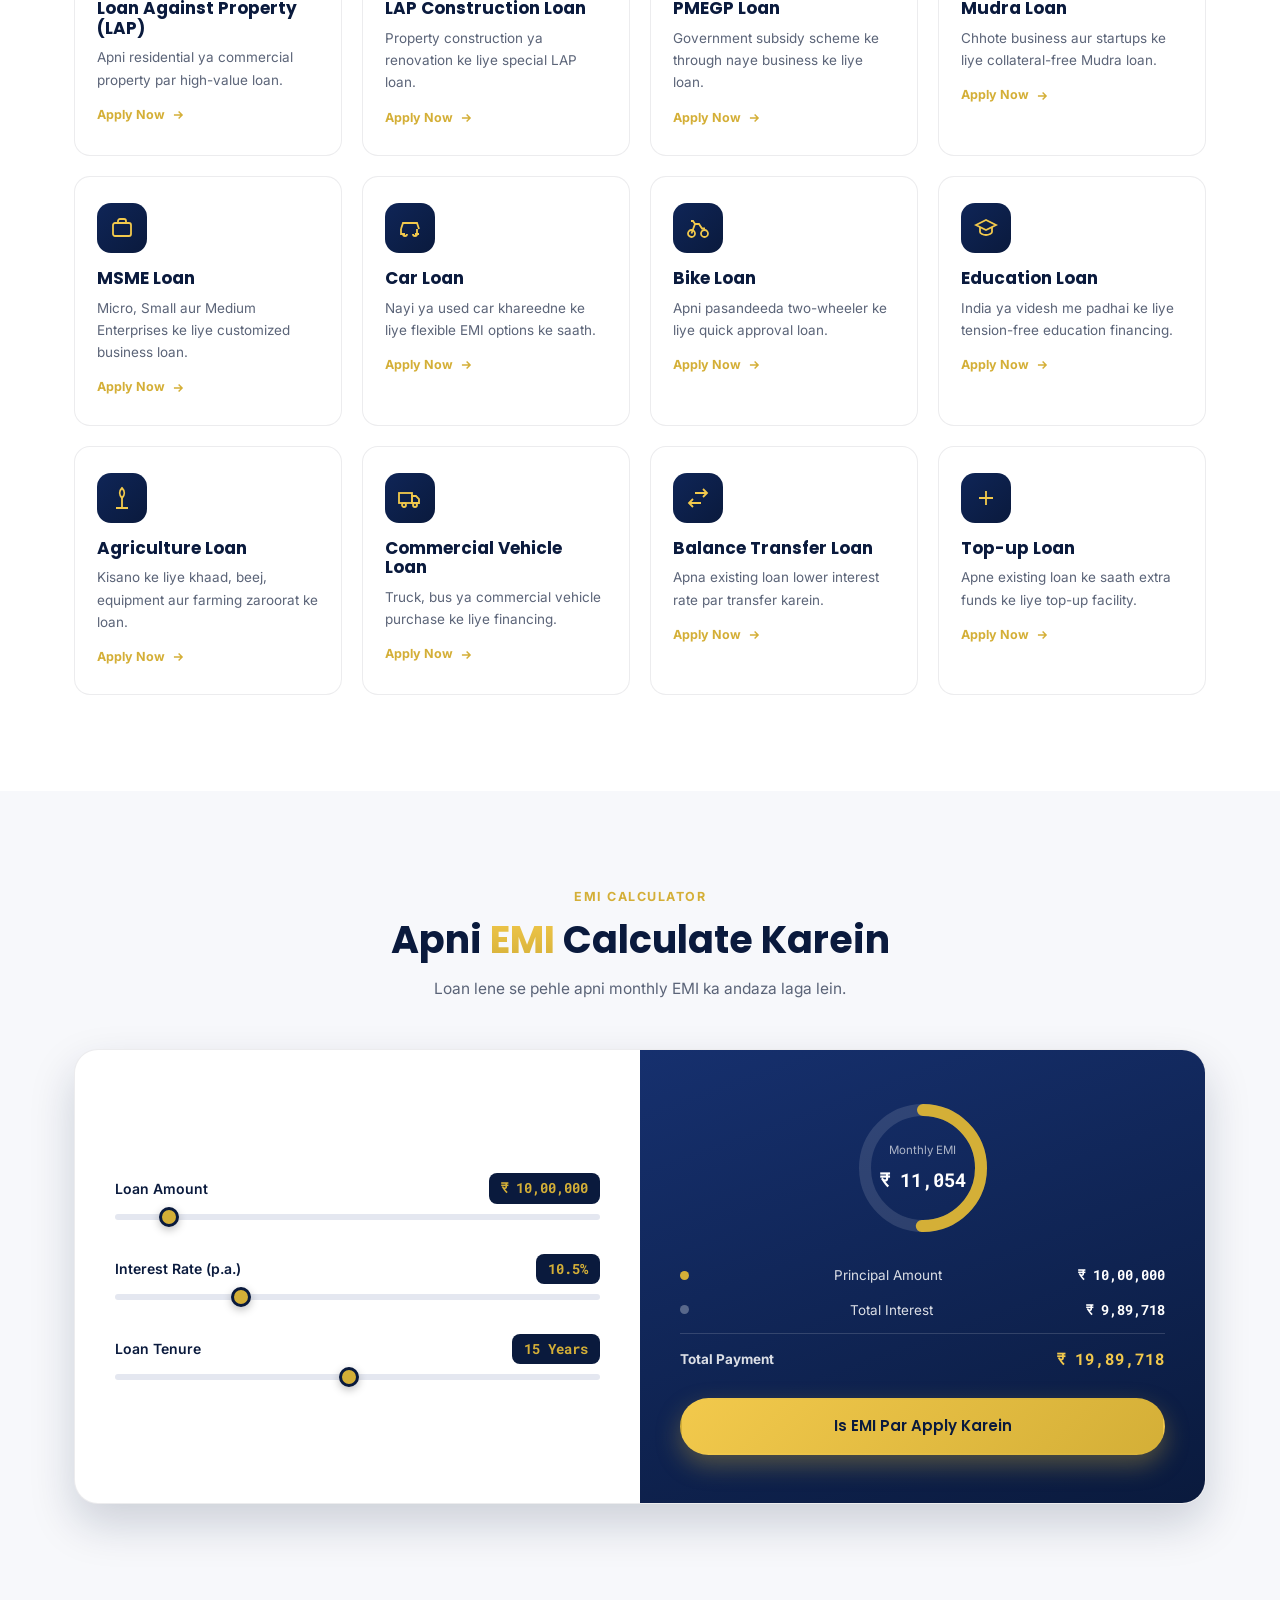
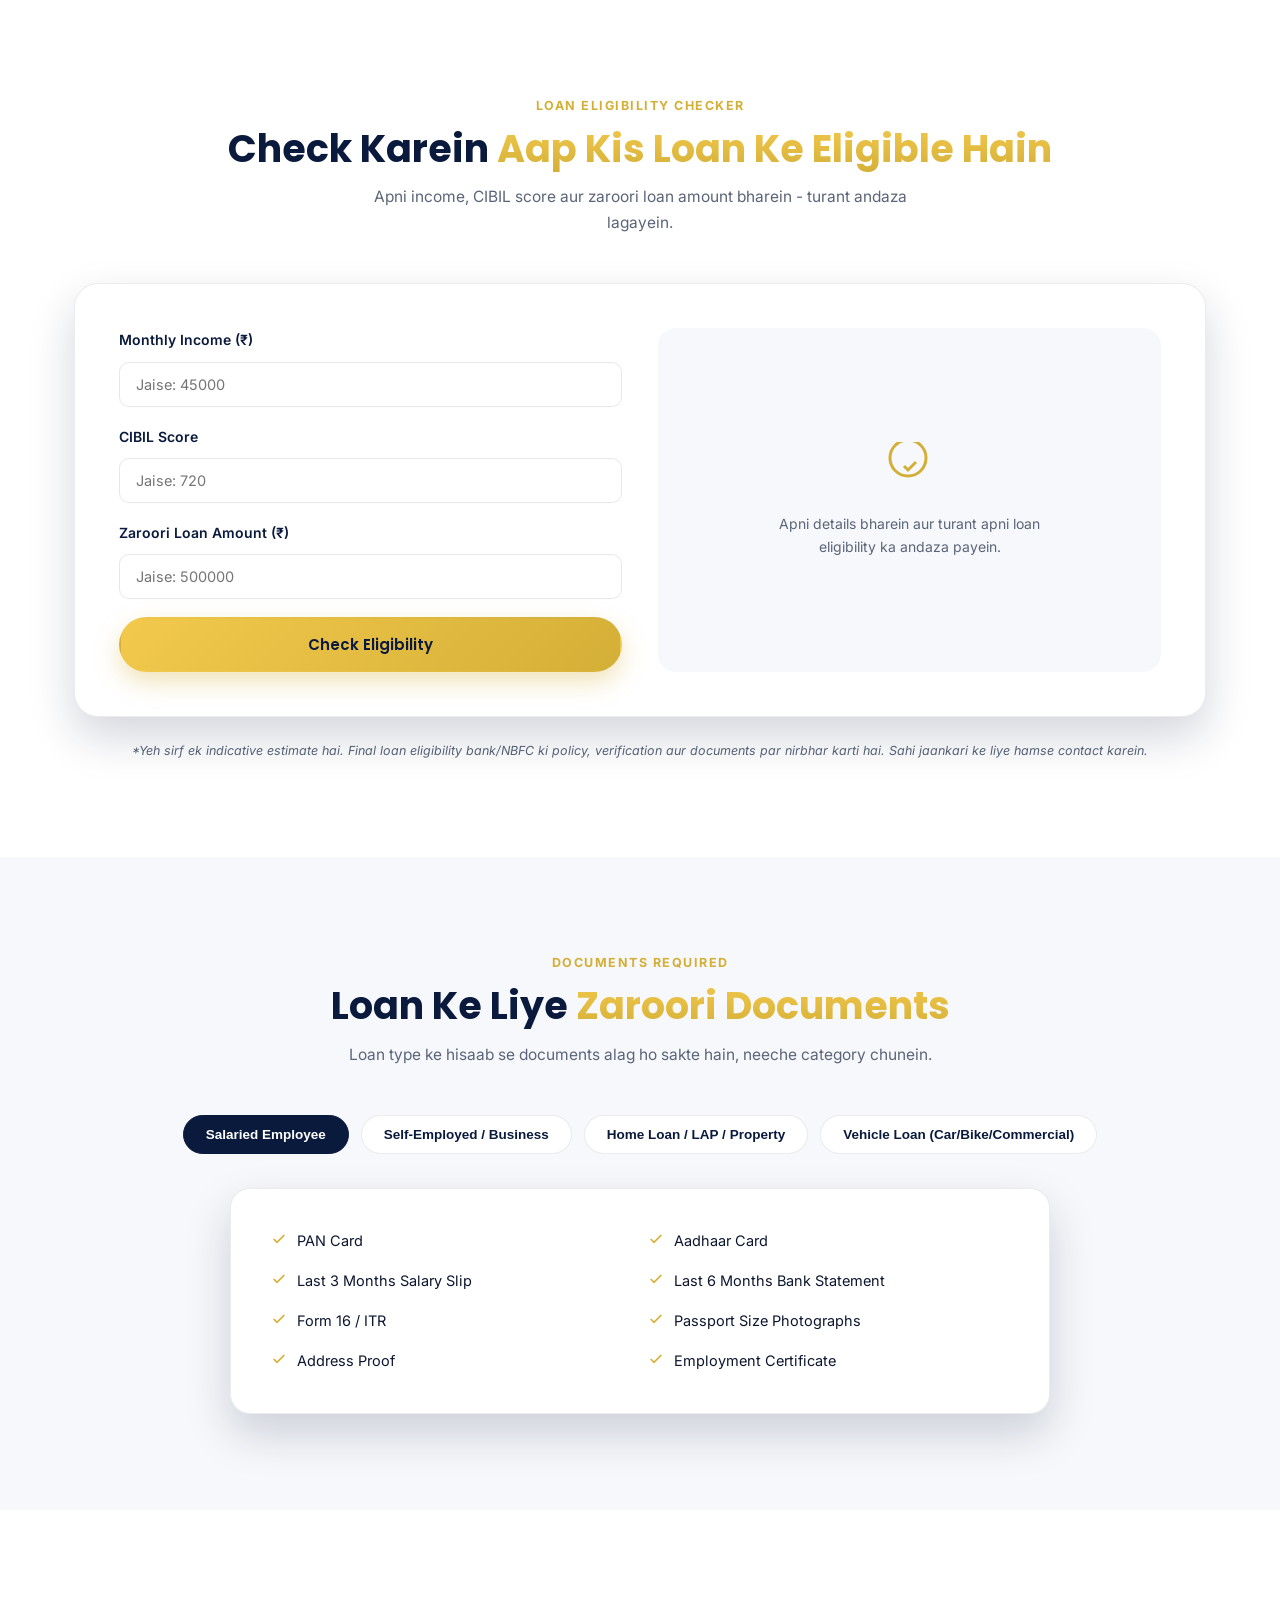
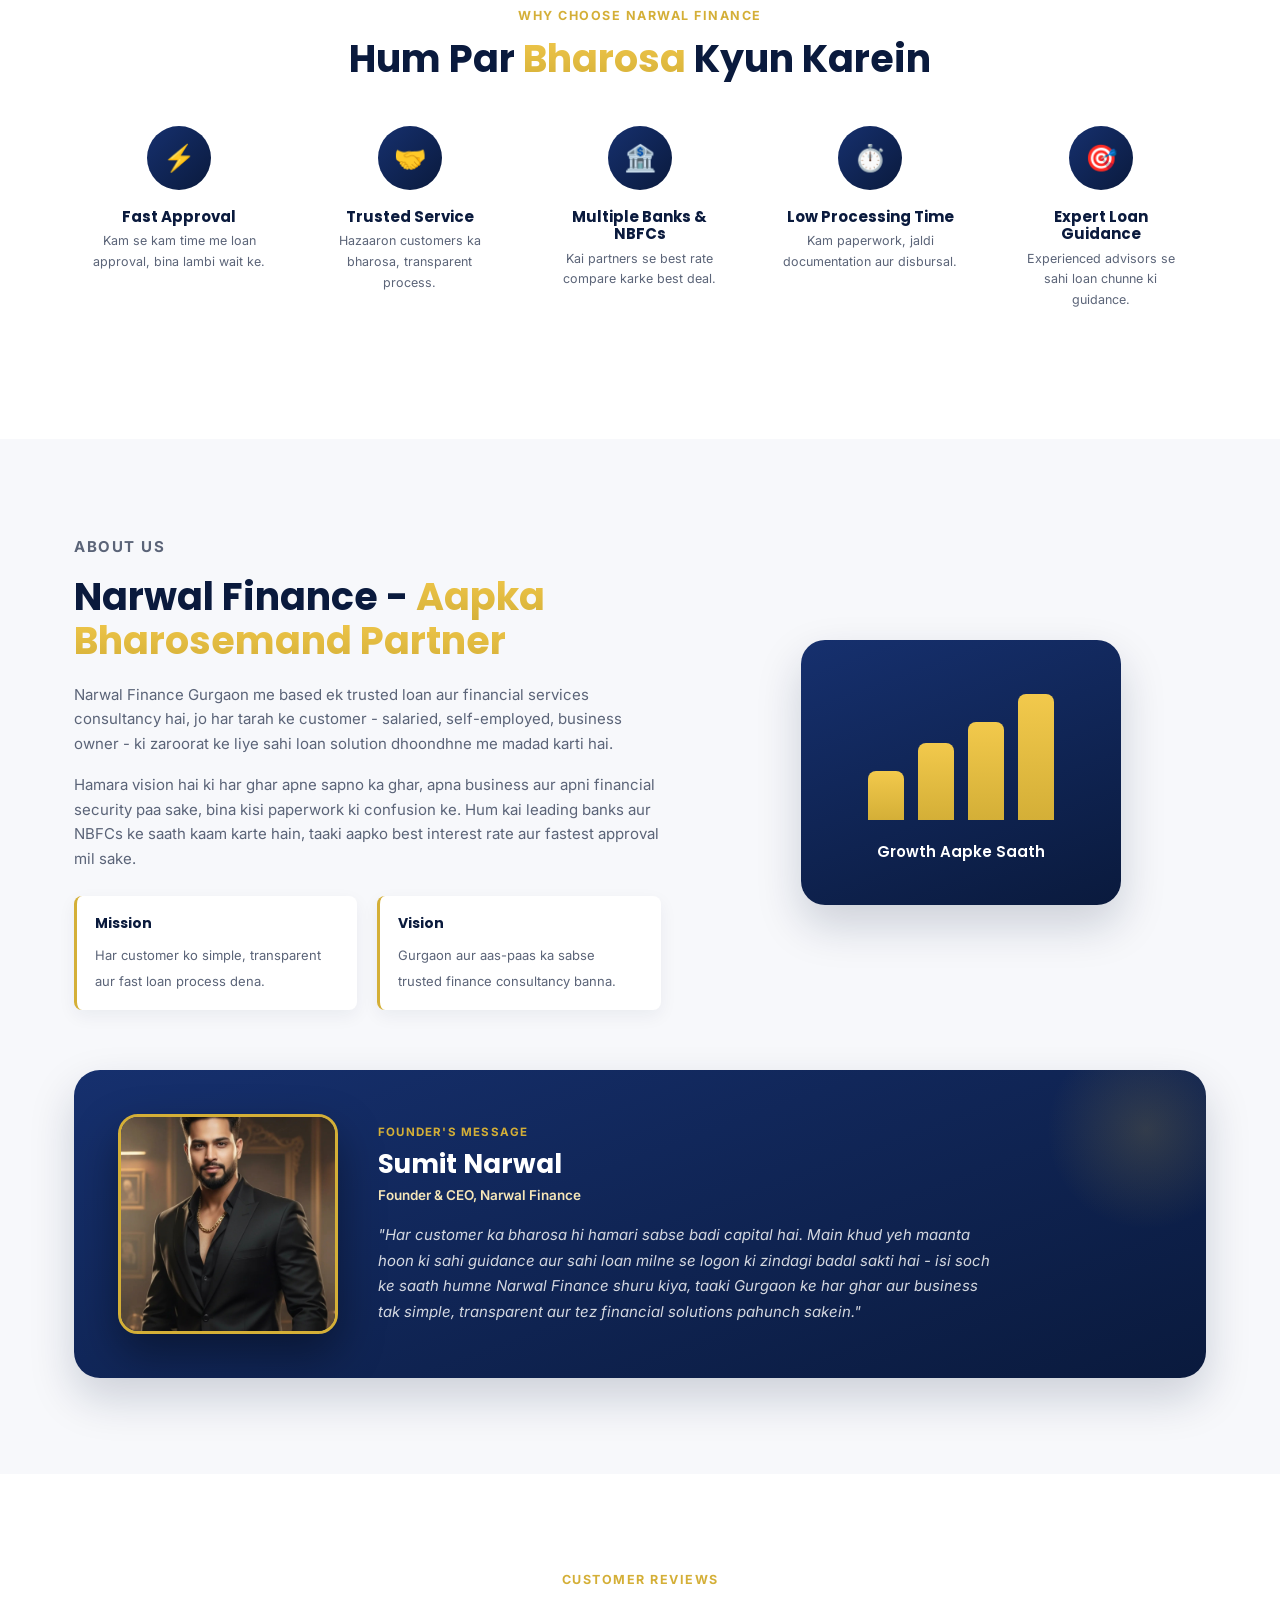
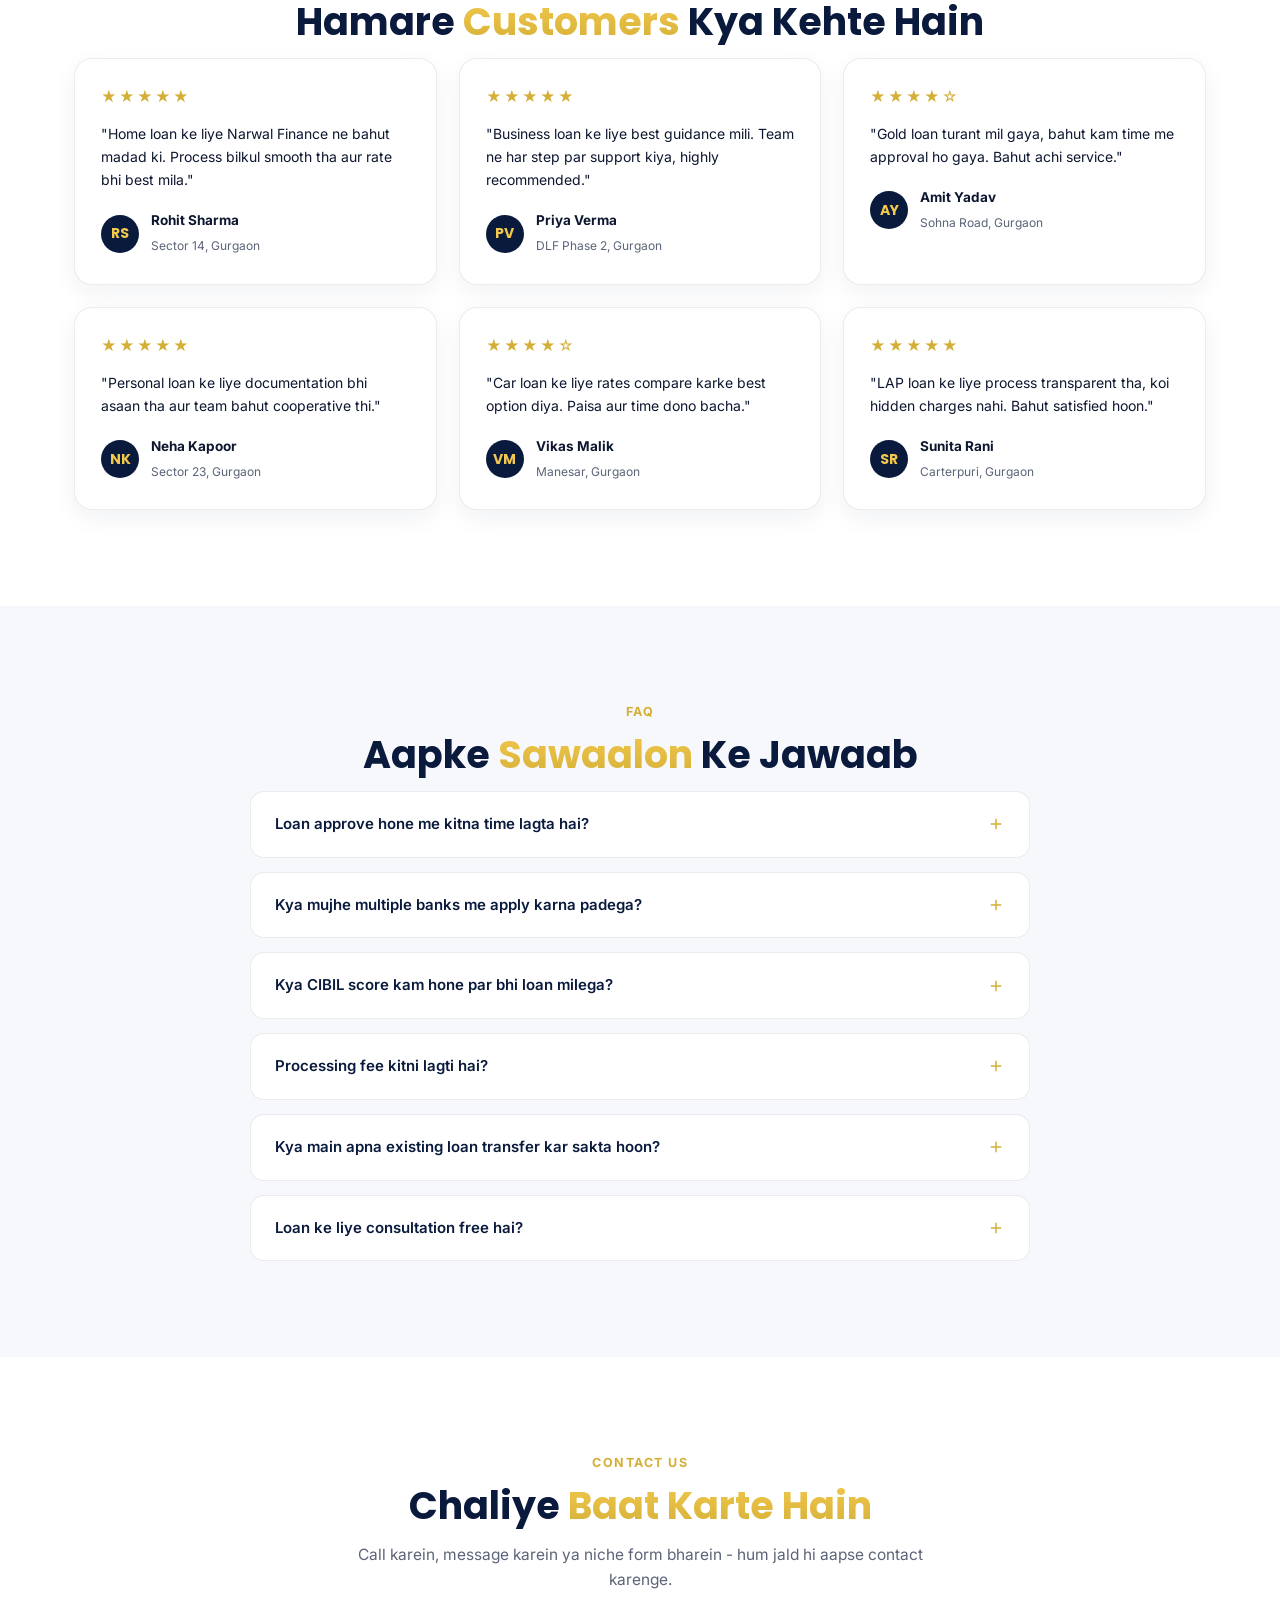
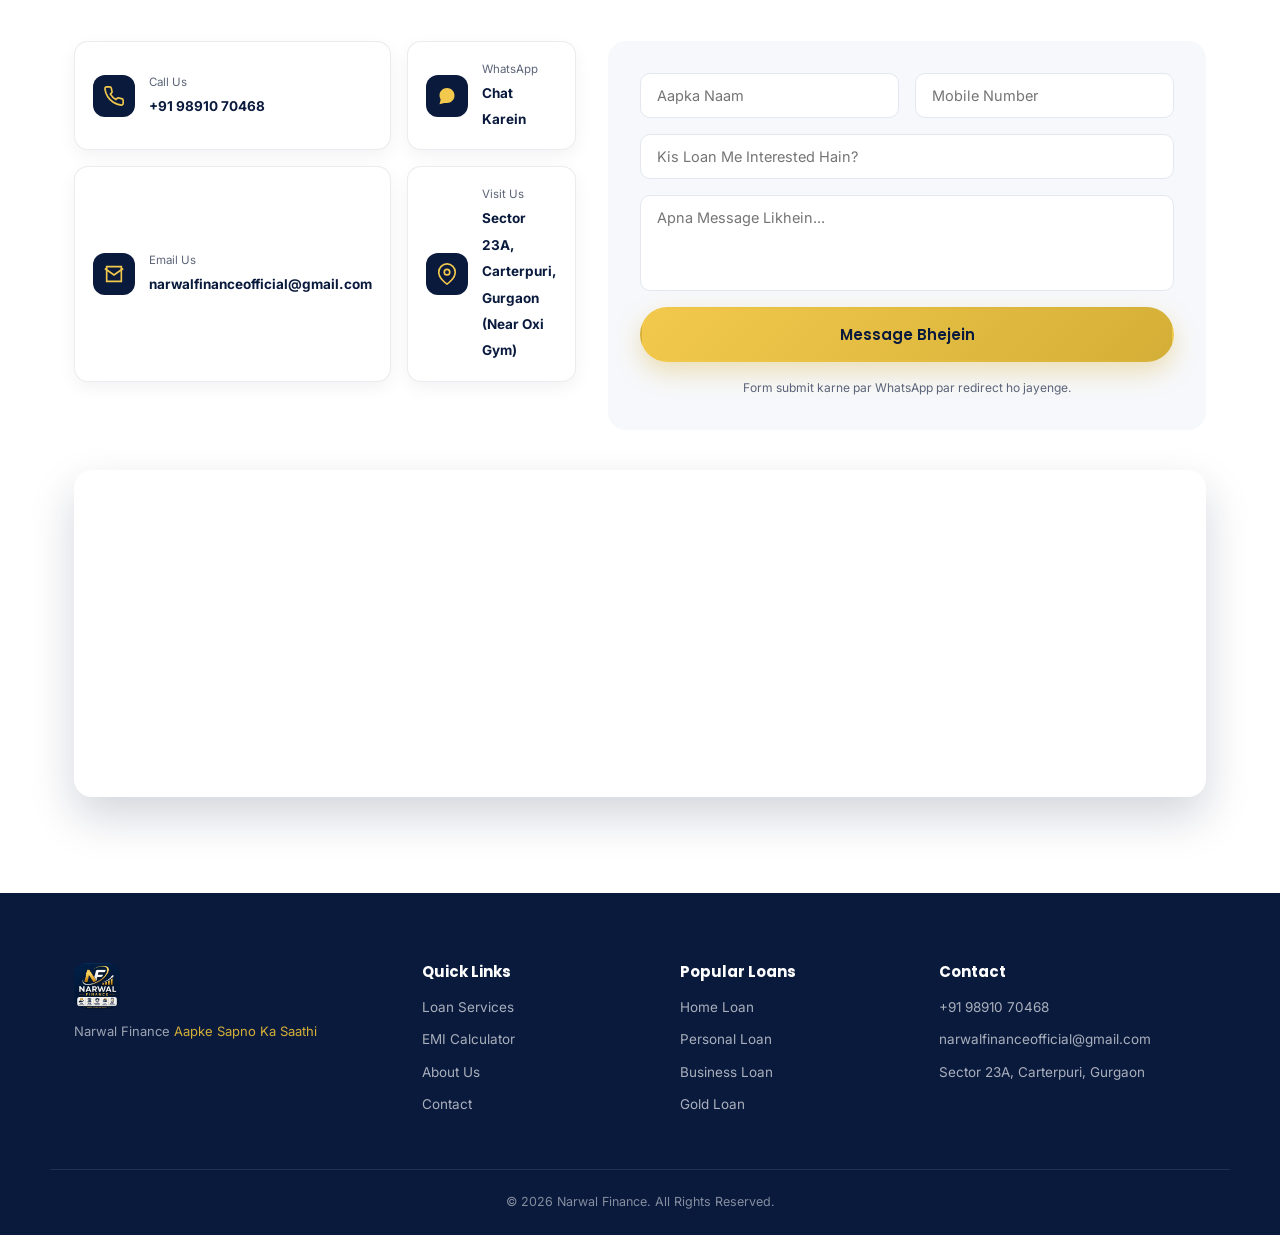
==== commit ea8dd1ba: "Add files via upload" ====
--- a/index.html
+++ b/index.html
@@ -200,6 +200,17 @@
             <span style="--h:35%"></span><span style="--h:55%"></span><span style="--h:70%"></span><span style="--h:90%"></span>
           </div>
           <p>Growth Aapke Saath</p>
+        </div>
+      </div>
+    </div>
+    <div class="container founder-wrap reveal">
+      <div class="founder-card">
+        <img src="founder.jpg" alt="Sumit Narwal - Founder, Narwal Finance" class="founder-photo">
+        <div class="founder-info">
+          <p class="founder-tag">Founder's Message</p>
+          <h3>Sumit Narwal</h3>
+          <p class="founder-role">Founder &amp; CEO, Narwal Finance</p>
+          <p class="founder-quote">"Har customer ka bharosa hi hamari sabse badi capital hai. Main khud yeh maanta hoon ki sahi guidance aur sahi loan milne se logon ki zindagi badal sakti hai - isi soch ke saath humne Narwal Finance shuru kiya, taaki Gurgaon ke har ghar aur business tak simple, transparent aur tez financial solutions pahunch sakein."</p>
         </div>
       </div>
     </div>
--- a/style.css
+++ b/style.css
@@ -334,3 +334,29 @@
 .modal-success h4{ font-size:19px; color:var(--navy); }
 .modal-success p{ font-size:13.5px; color:var(--muted); max-width:340px; }
 body.modal-open{ overflow:hidden; }
+
+/* ===== Founder Card ===== */
+.founder-wrap{ margin-top:60px; }
+.founder-card{
+  background:linear-gradient(160deg,var(--navy-3),var(--navy)); border-radius:26px; padding:44px;
+  display:grid; grid-template-columns:220px 1fr; gap:40px; align-items:center; box-shadow:var(--shadow-navy);
+  position:relative; overflow:hidden;
+}
+.founder-card::before{
+  content:''; position:absolute; top:-40px; right:-40px; width:200px; height:200px; border-radius:50%;
+  background:radial-gradient(circle, rgba(212,175,55,0.18), transparent 70%);
+}
+.founder-photo{
+  width:220px; height:220px; object-fit:cover; border-radius:20px; border:3px solid var(--gold);
+  box-shadow:0 20px 45px rgba(0,0,0,0.4); position:relative; z-index:1;
+}
+.founder-info{ position:relative; z-index:1; }
+.founder-tag{ color:var(--gold); font-weight:700; letter-spacing:1.2px; text-transform:uppercase; font-size:11.5px; margin-bottom:8px; }
+.founder-info h3{ color:var(--white); font-size:26px; margin-bottom:4px; }
+.founder-role{ color:var(--gold-soft); font-size:13.5px; font-weight:600; margin-bottom:16px; }
+.founder-quote{ color:rgba(255,255,255,0.82); font-size:15px; font-style:italic; line-height:1.7; max-width:620px; }
+
+@media (max-width:768px){
+  .founder-card{ grid-template-columns:1fr; text-align:center; padding:32px; }
+  .founder-photo{ margin:0 auto; width:180px; height:180px; }
+}
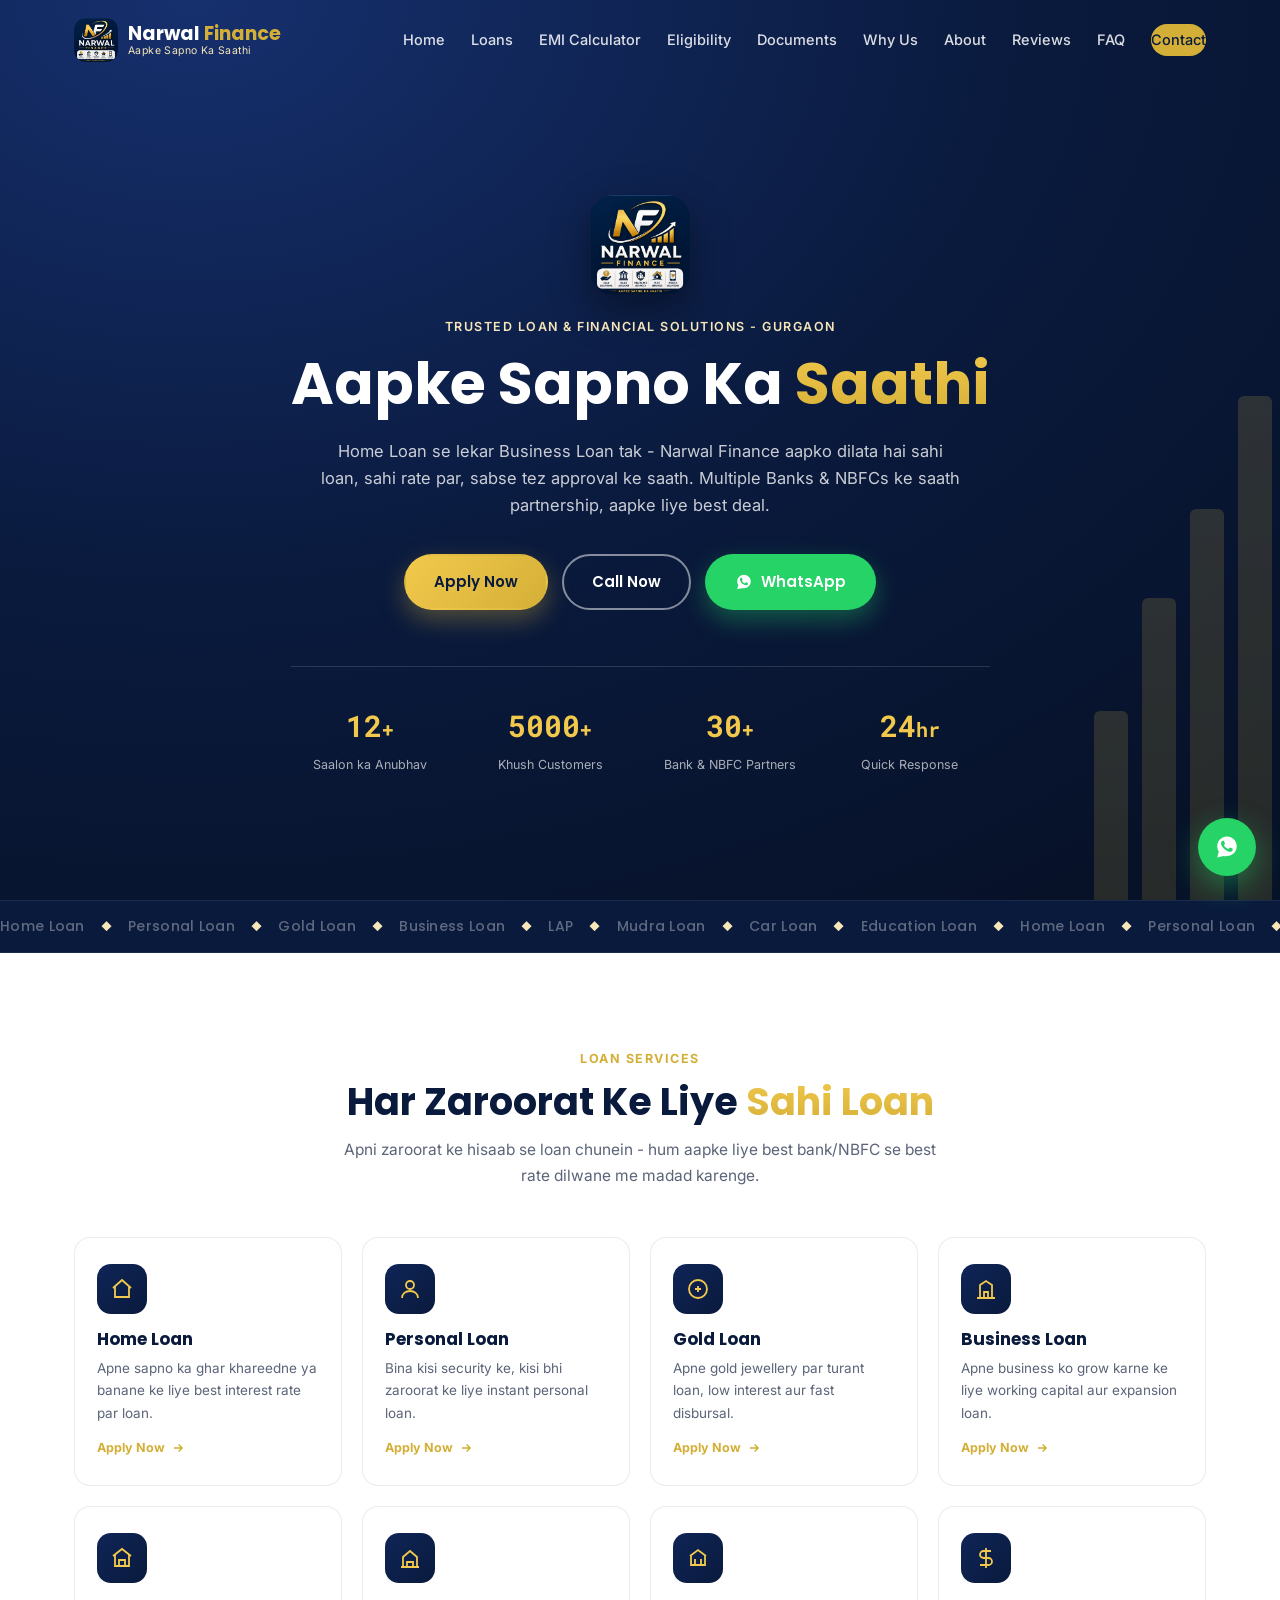
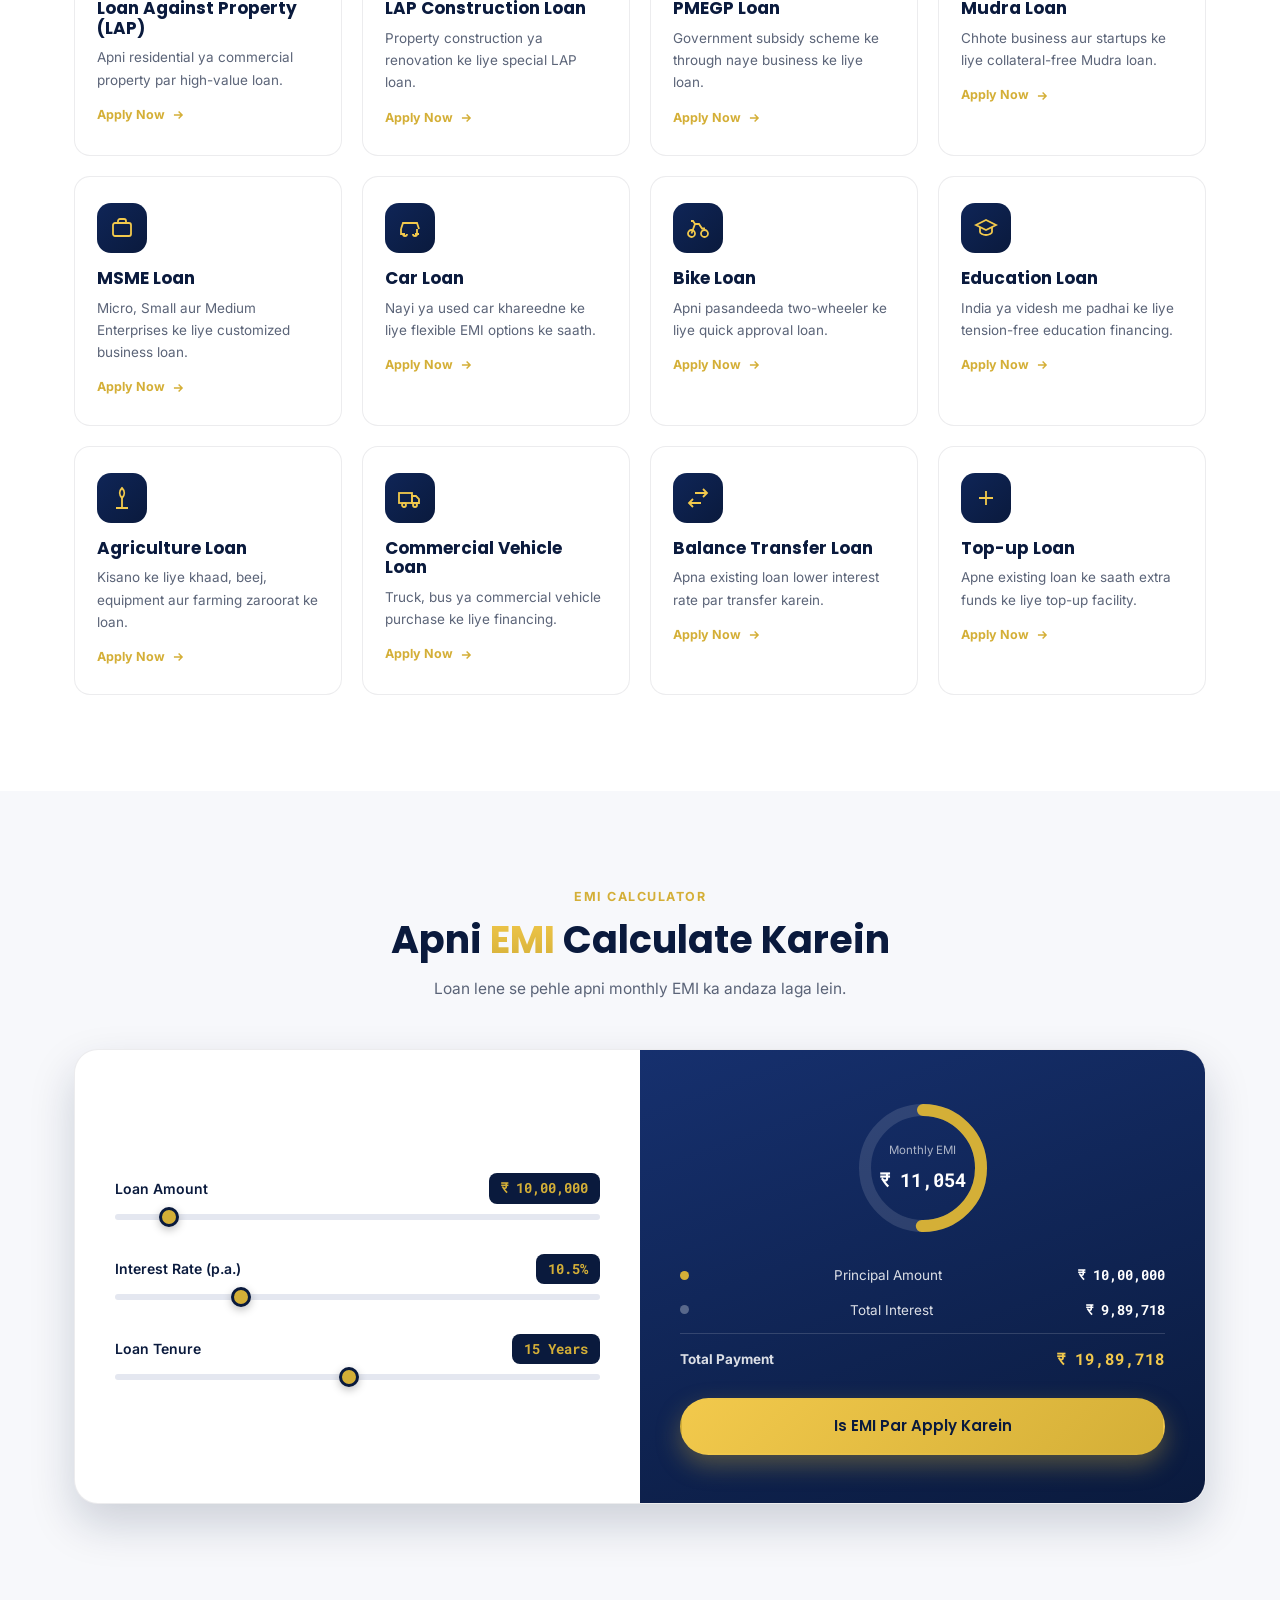
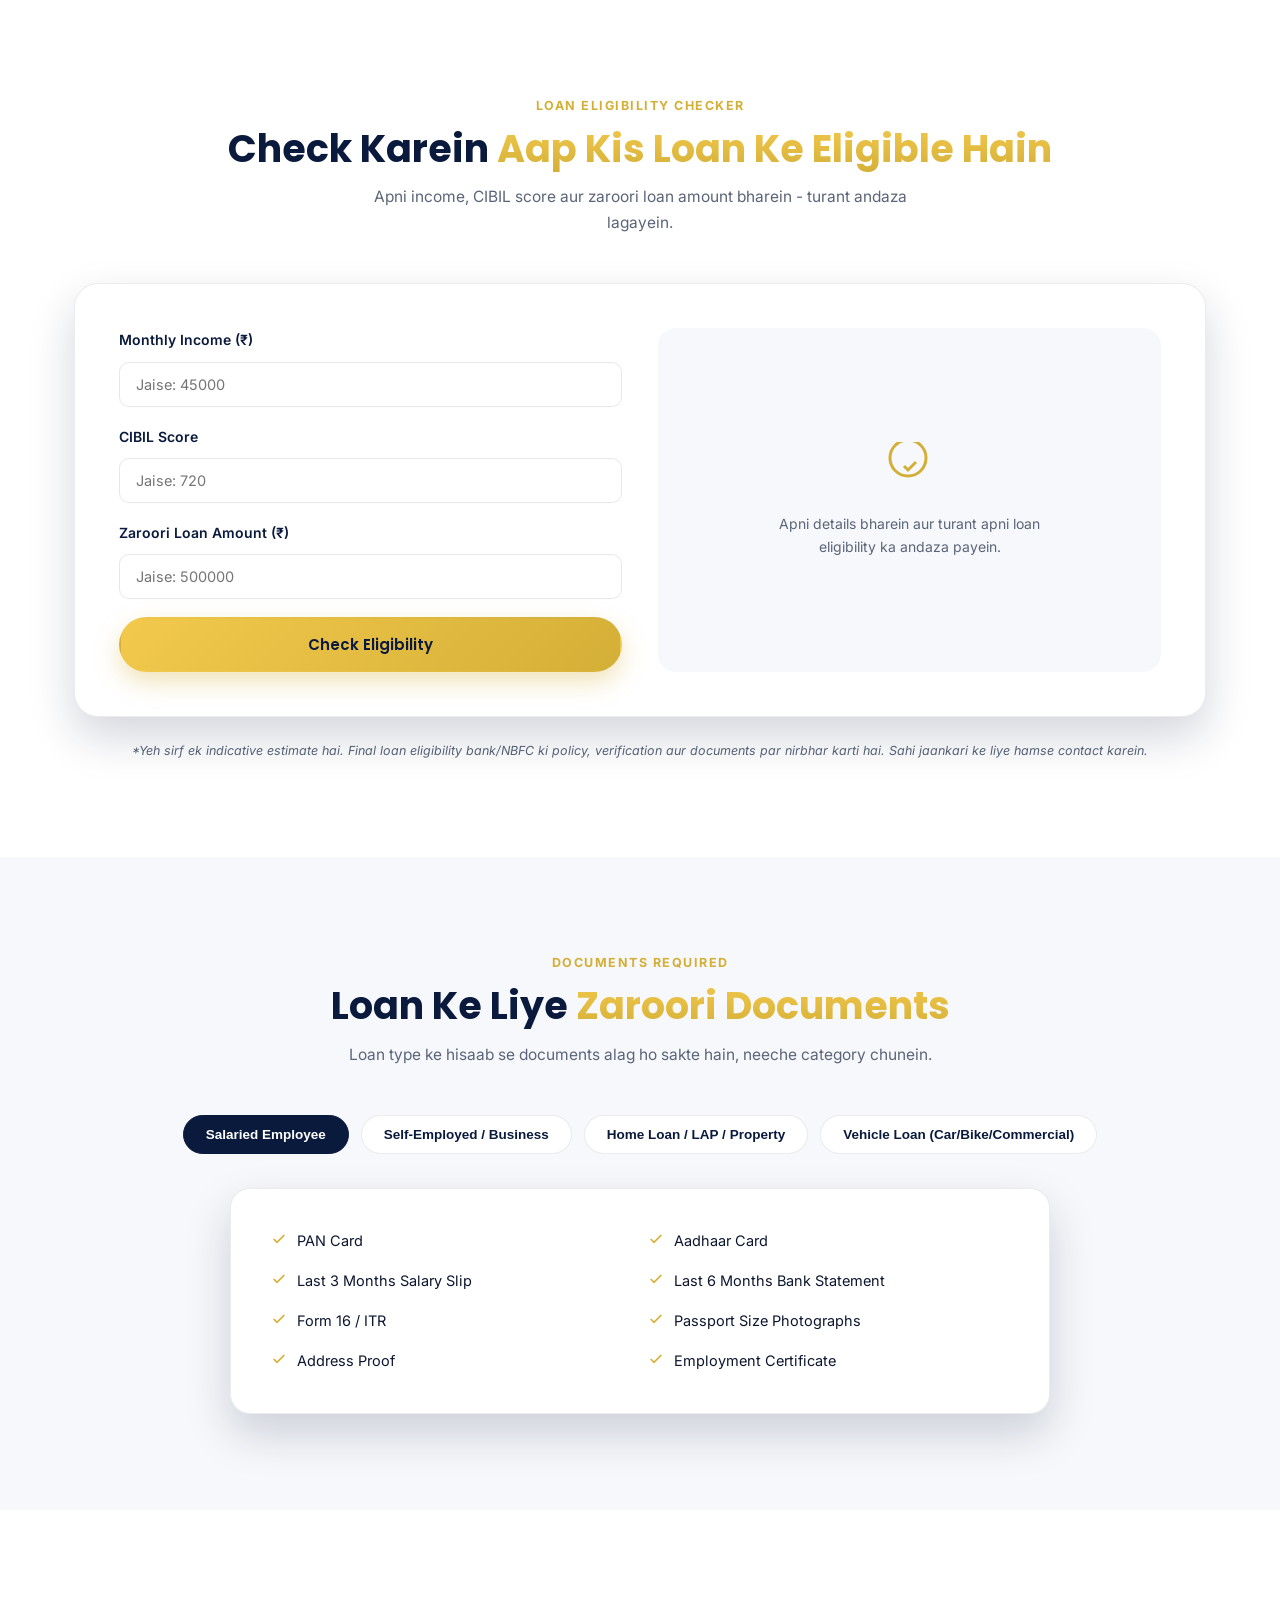
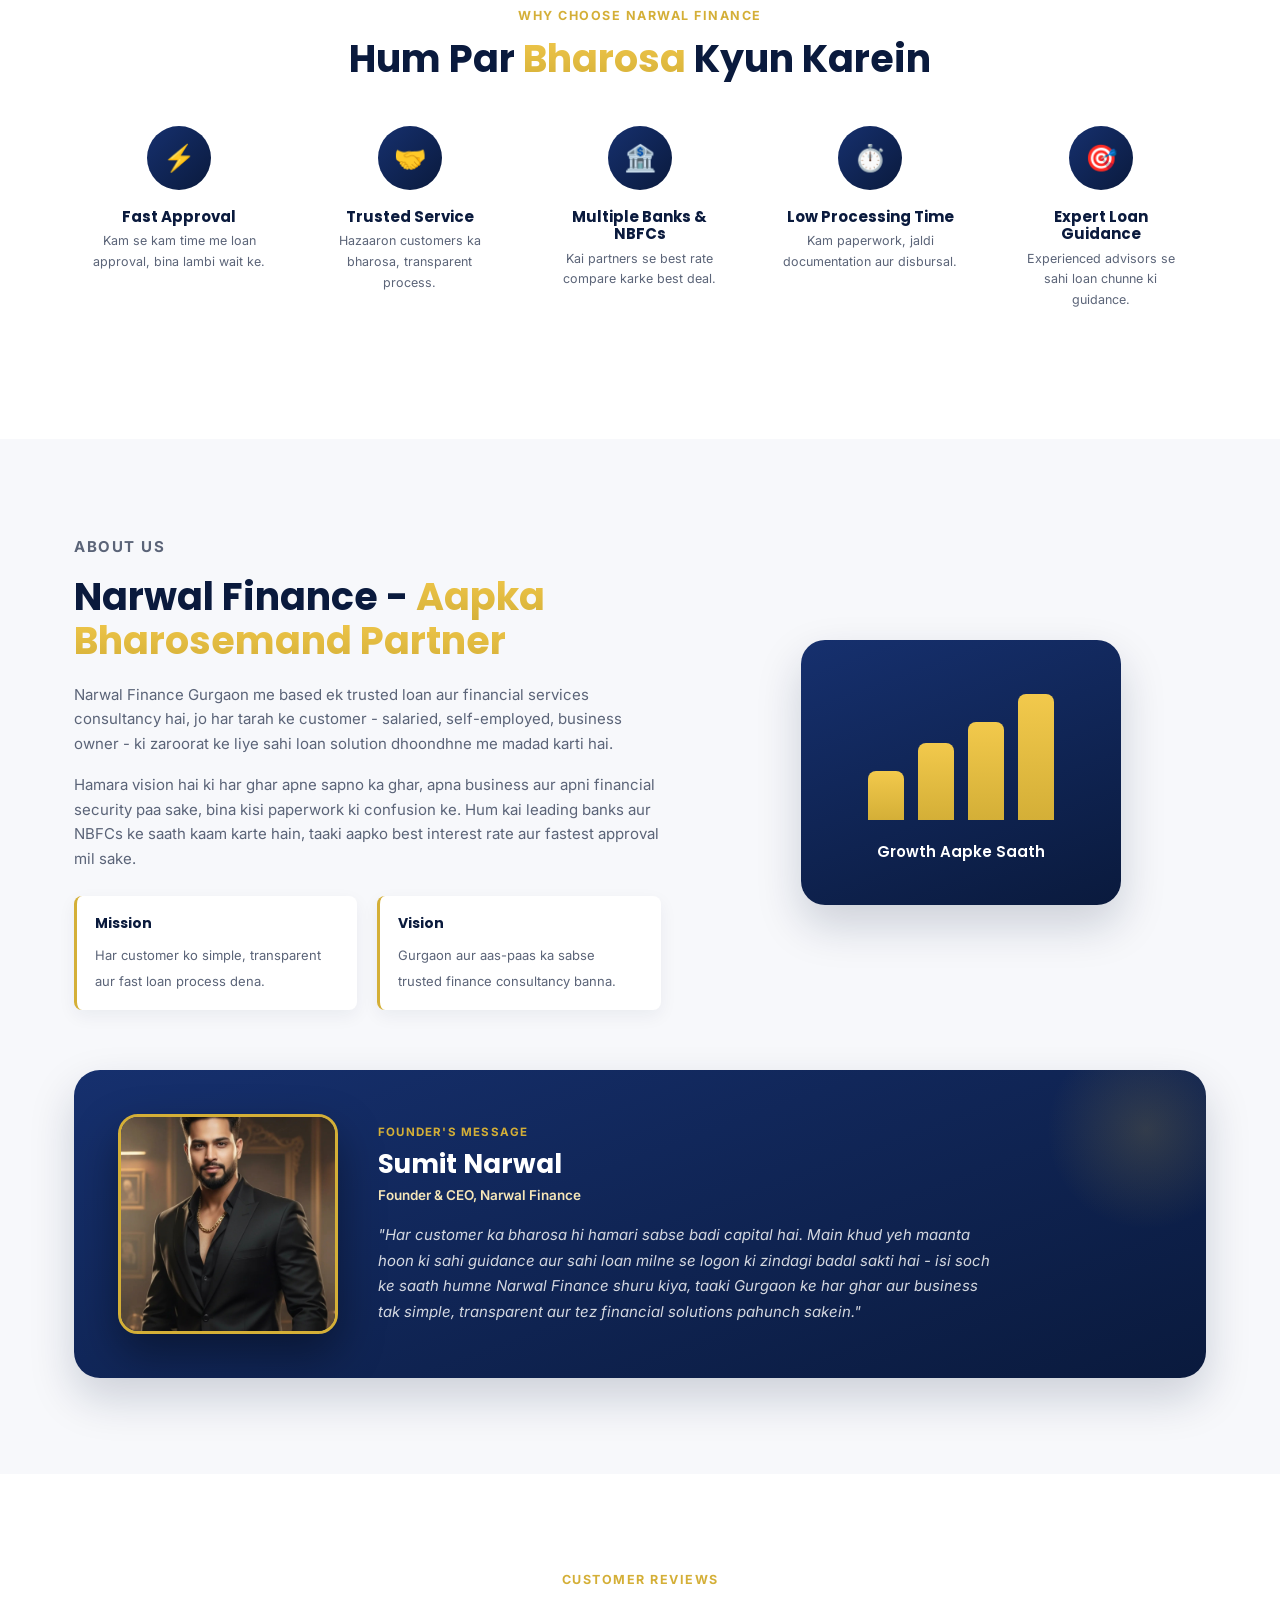
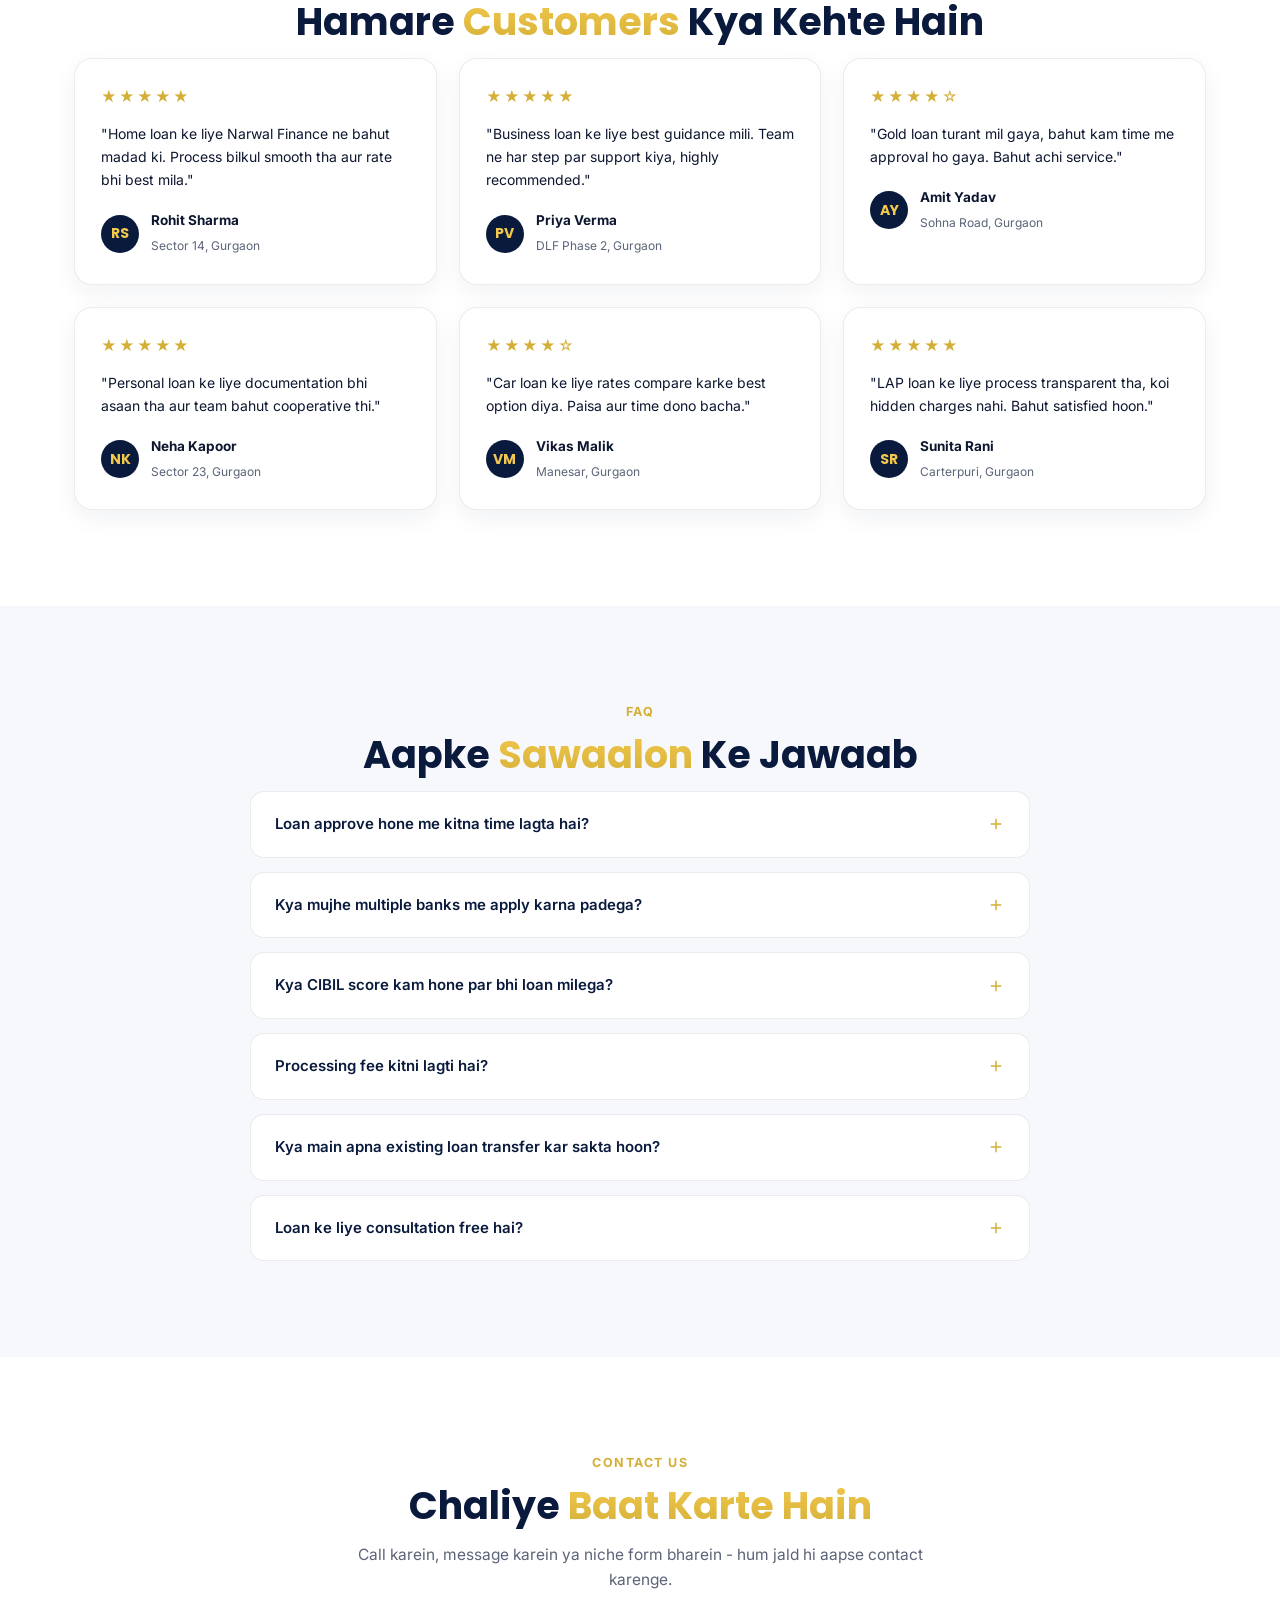
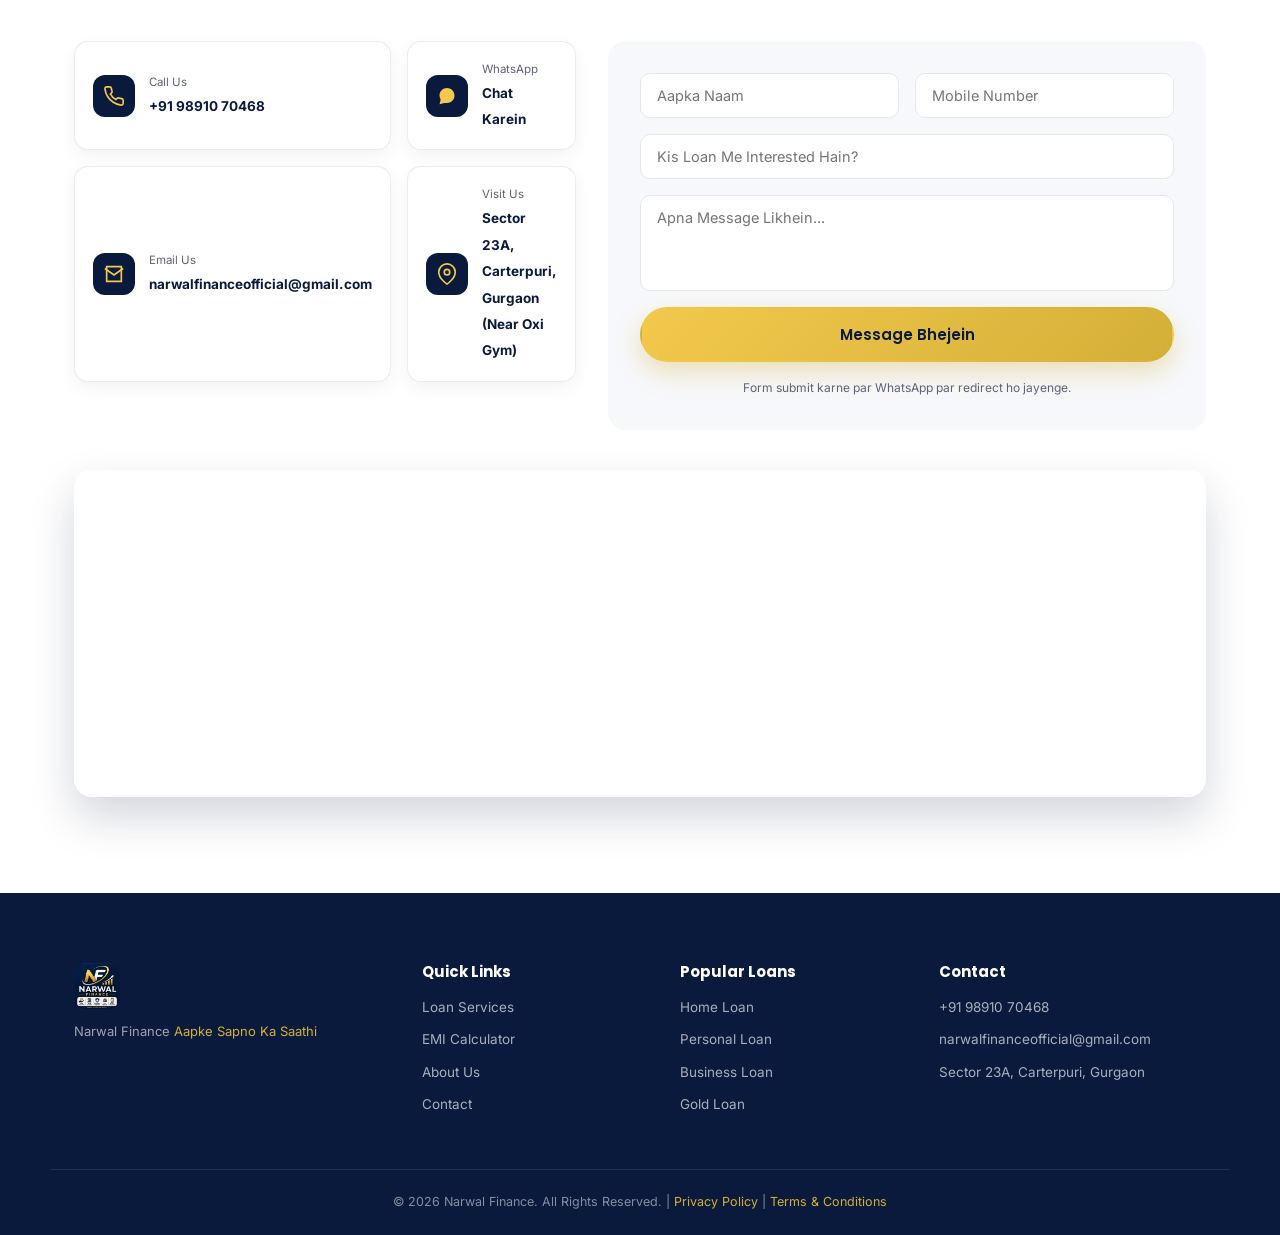
==== commit b528fcbe: "Update index.html" ====
--- a/index.html
+++ b/index.html
@@ -4,6 +4,7 @@
 <meta charset="UTF-8">
 <meta name="viewport" content="width=device-width, initial-scale=1.0">
 <title>Narwal Finance | Aapke Sapno Ka Saathi</title>
+  <script async src="https://pagead2.googlesyndication.com/pagead/js/adsbygoogle.js?client=ca-pub-1401725905862484" crossorigin="anonymous"></script>
 <meta name="description" content="Narwal Finance - Gurgaon based trusted loan consultancy. Home Loan, Personal Loan, Gold Loan, Business Loan aur bahut kuch. Fast approval, multiple banks & NBFCs.">
 <link rel="icon" href="logo.jpg" type="image/jpeg">
 <link rel="preconnect" href="https://fonts.googleapis.com">
@@ -305,7 +306,7 @@
     </div>
   </div>
   <div class="footer-bottom">
-    <p>&copy; <span id="year"></span> Narwal Finance. All Rights Reserved.</p>
+<p>&copy; <span id="year"></span> Narwal Finance. All Rights Reserved. | <a href="privacy-policy.html" style="color:var(--gold)">Privacy Policy</a> | <a href="terms-and-conditions.html" style="color:var(--gold)">Terms &amp; Conditions</a></p>
   </div>
 </footer>
 
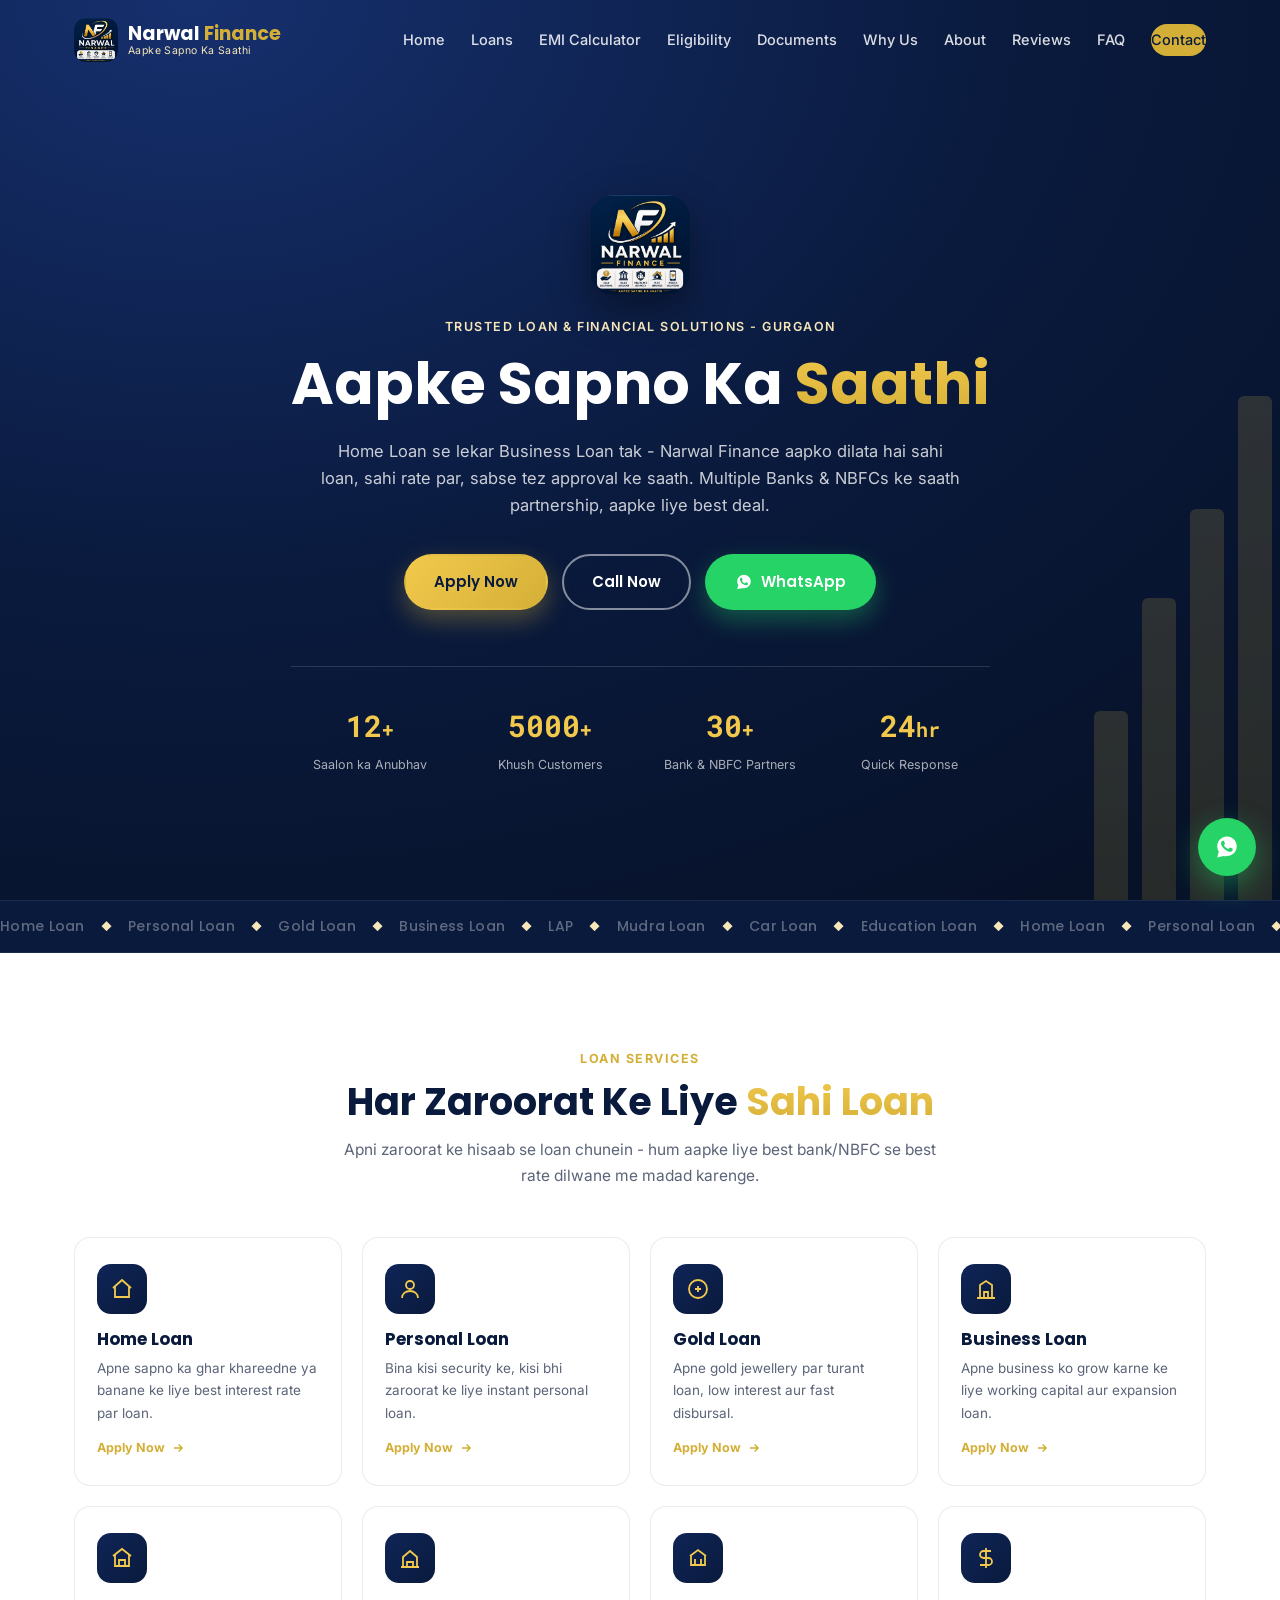
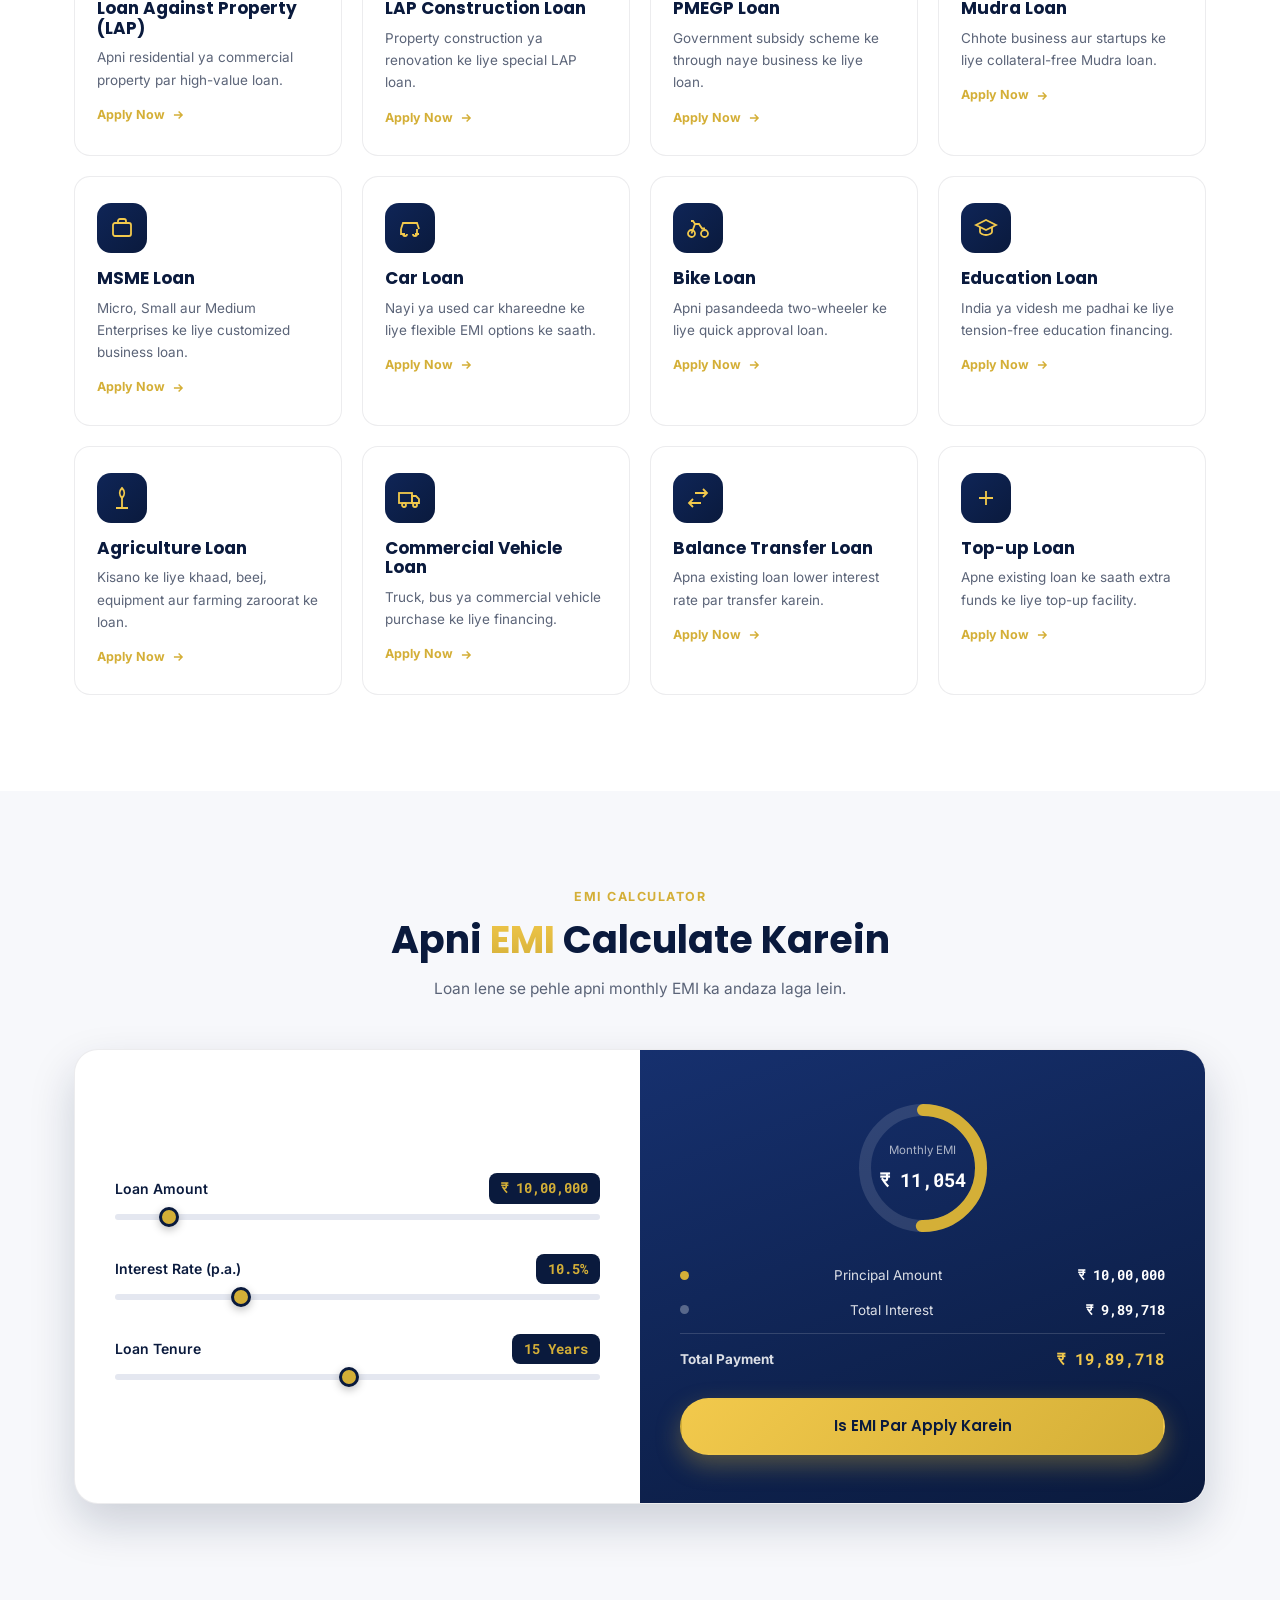
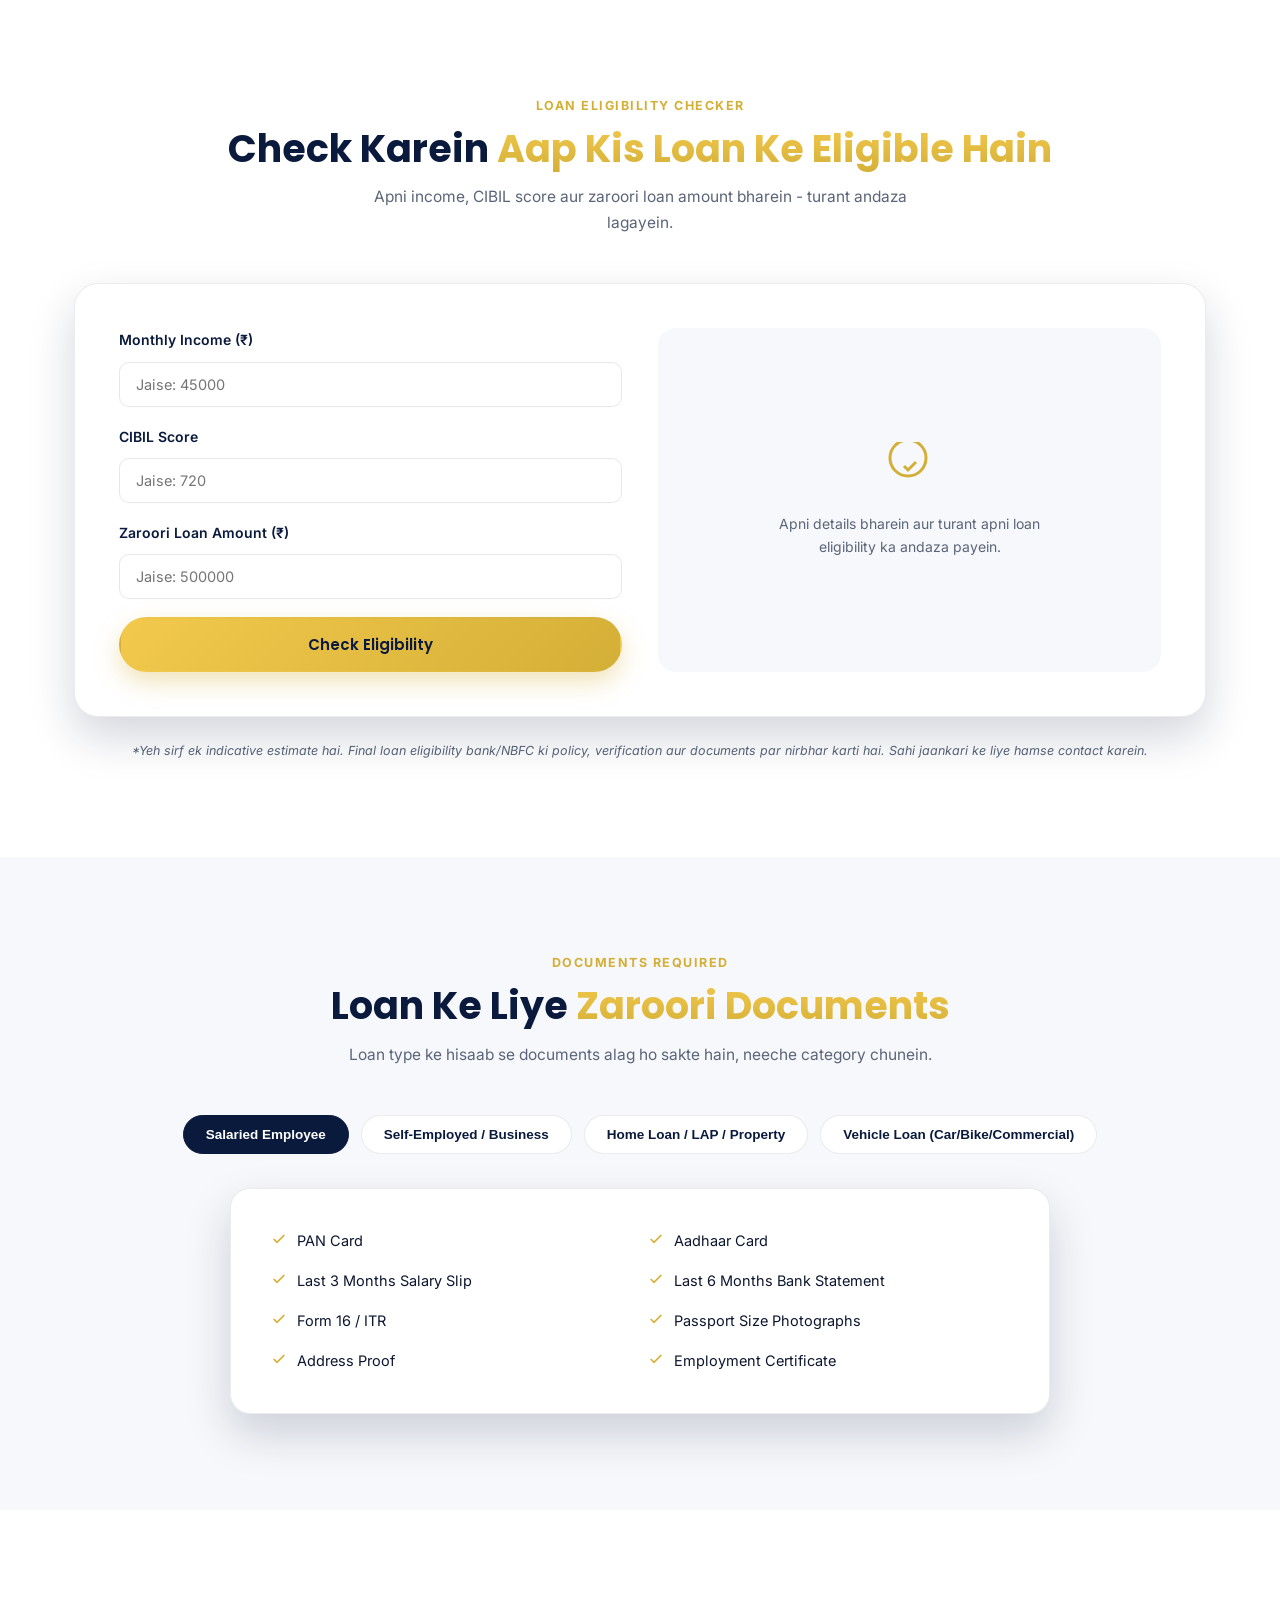
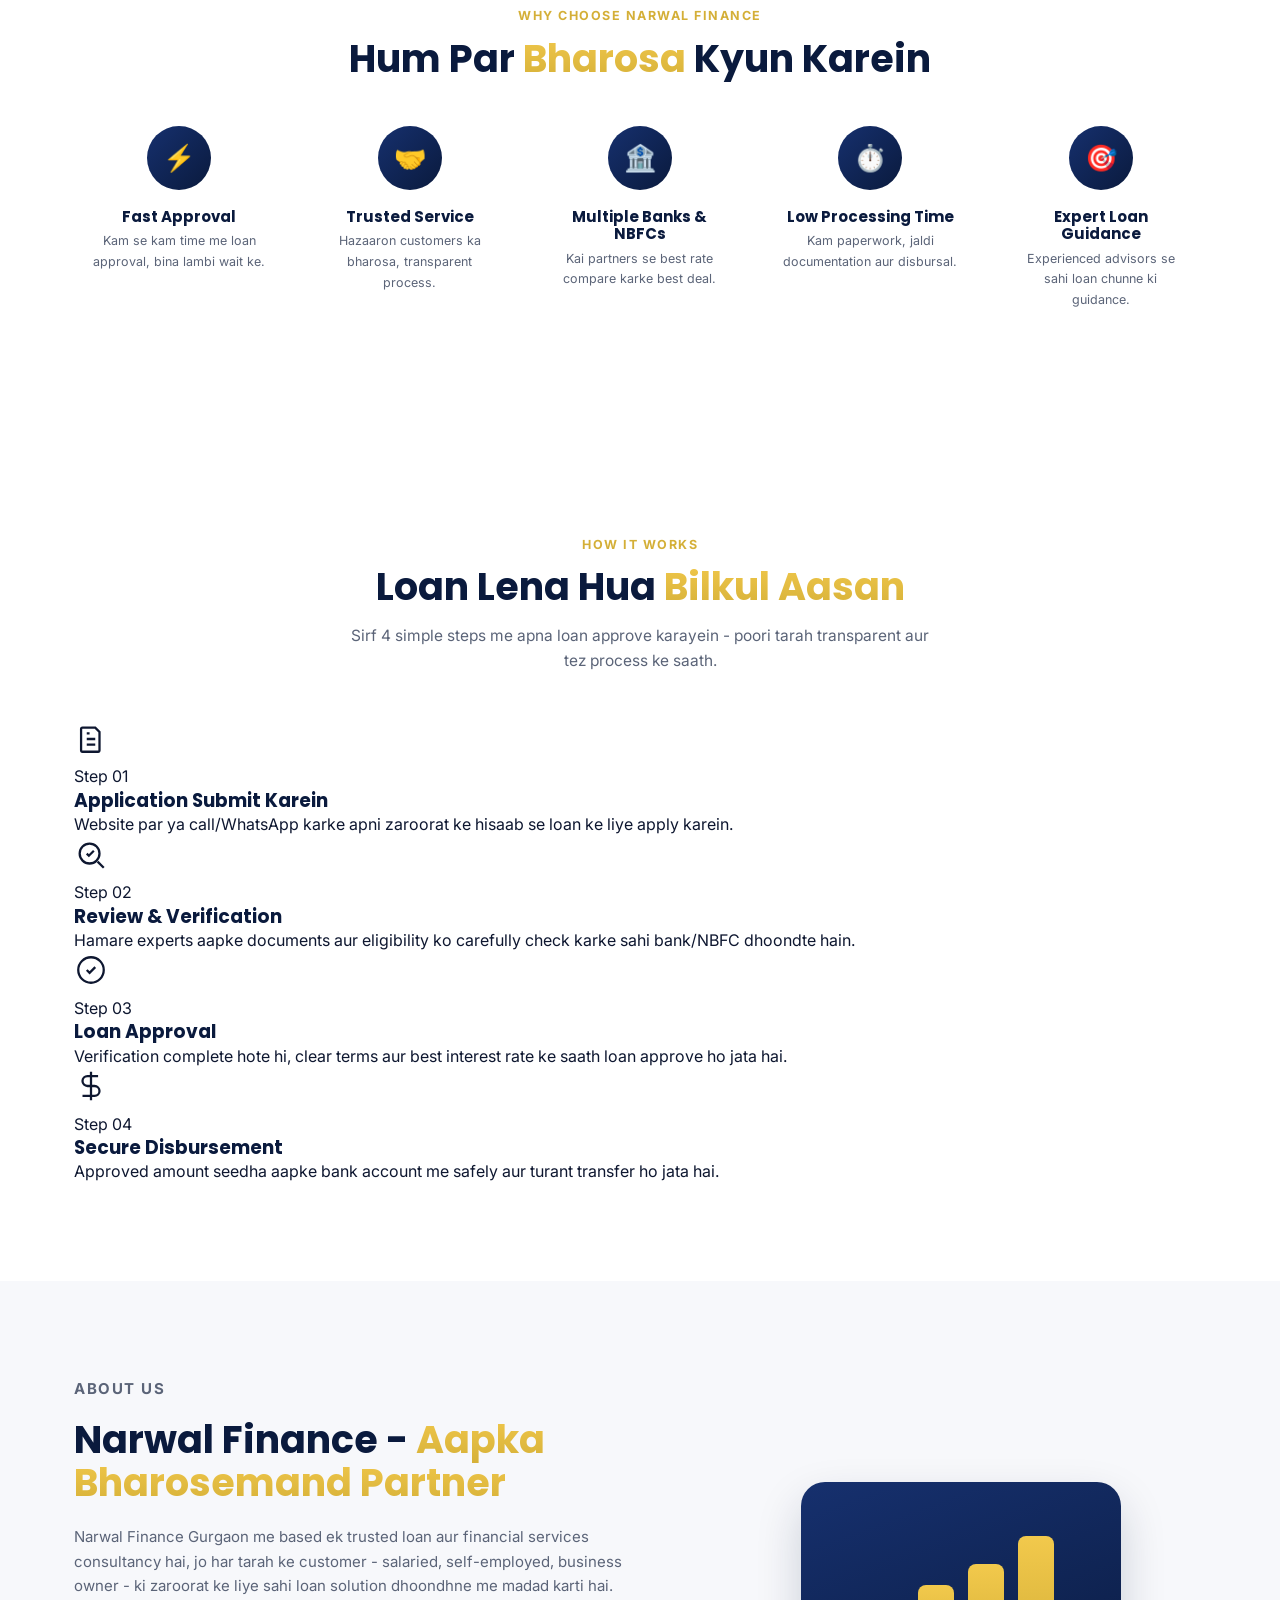
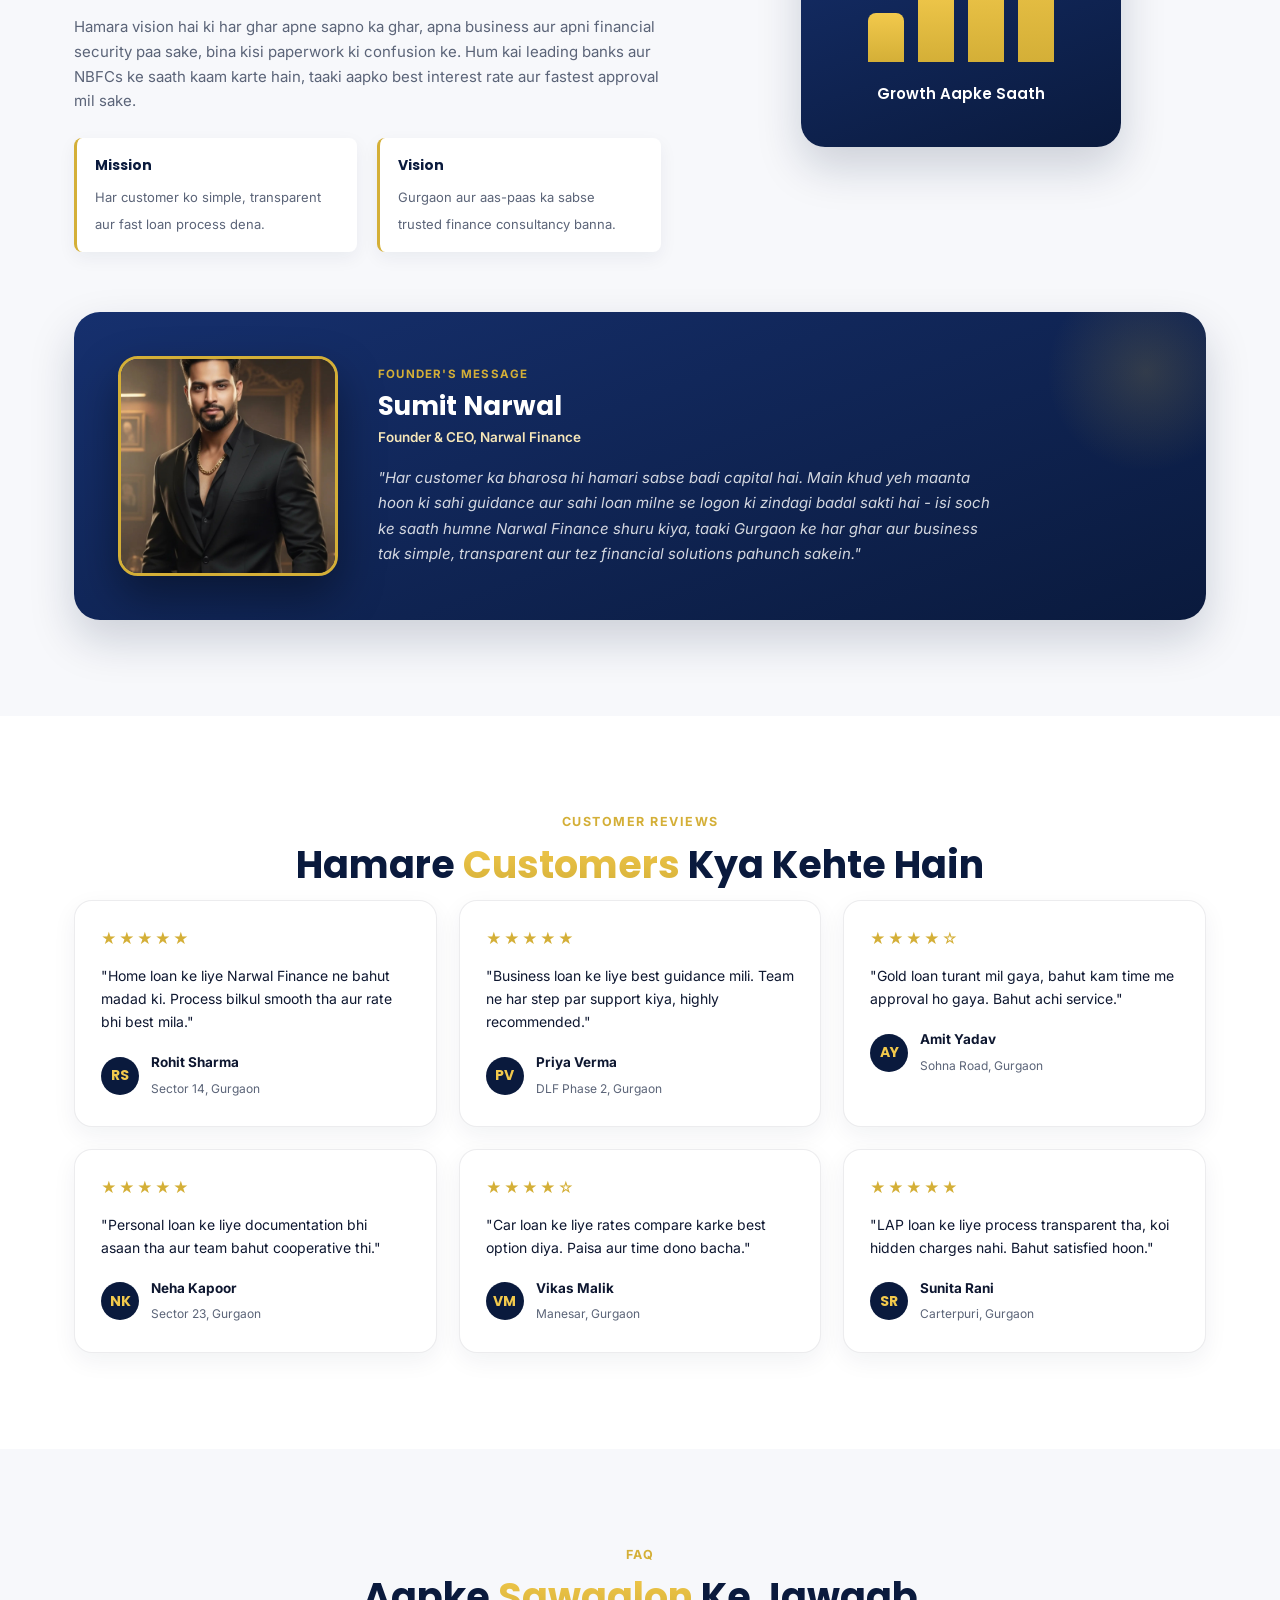
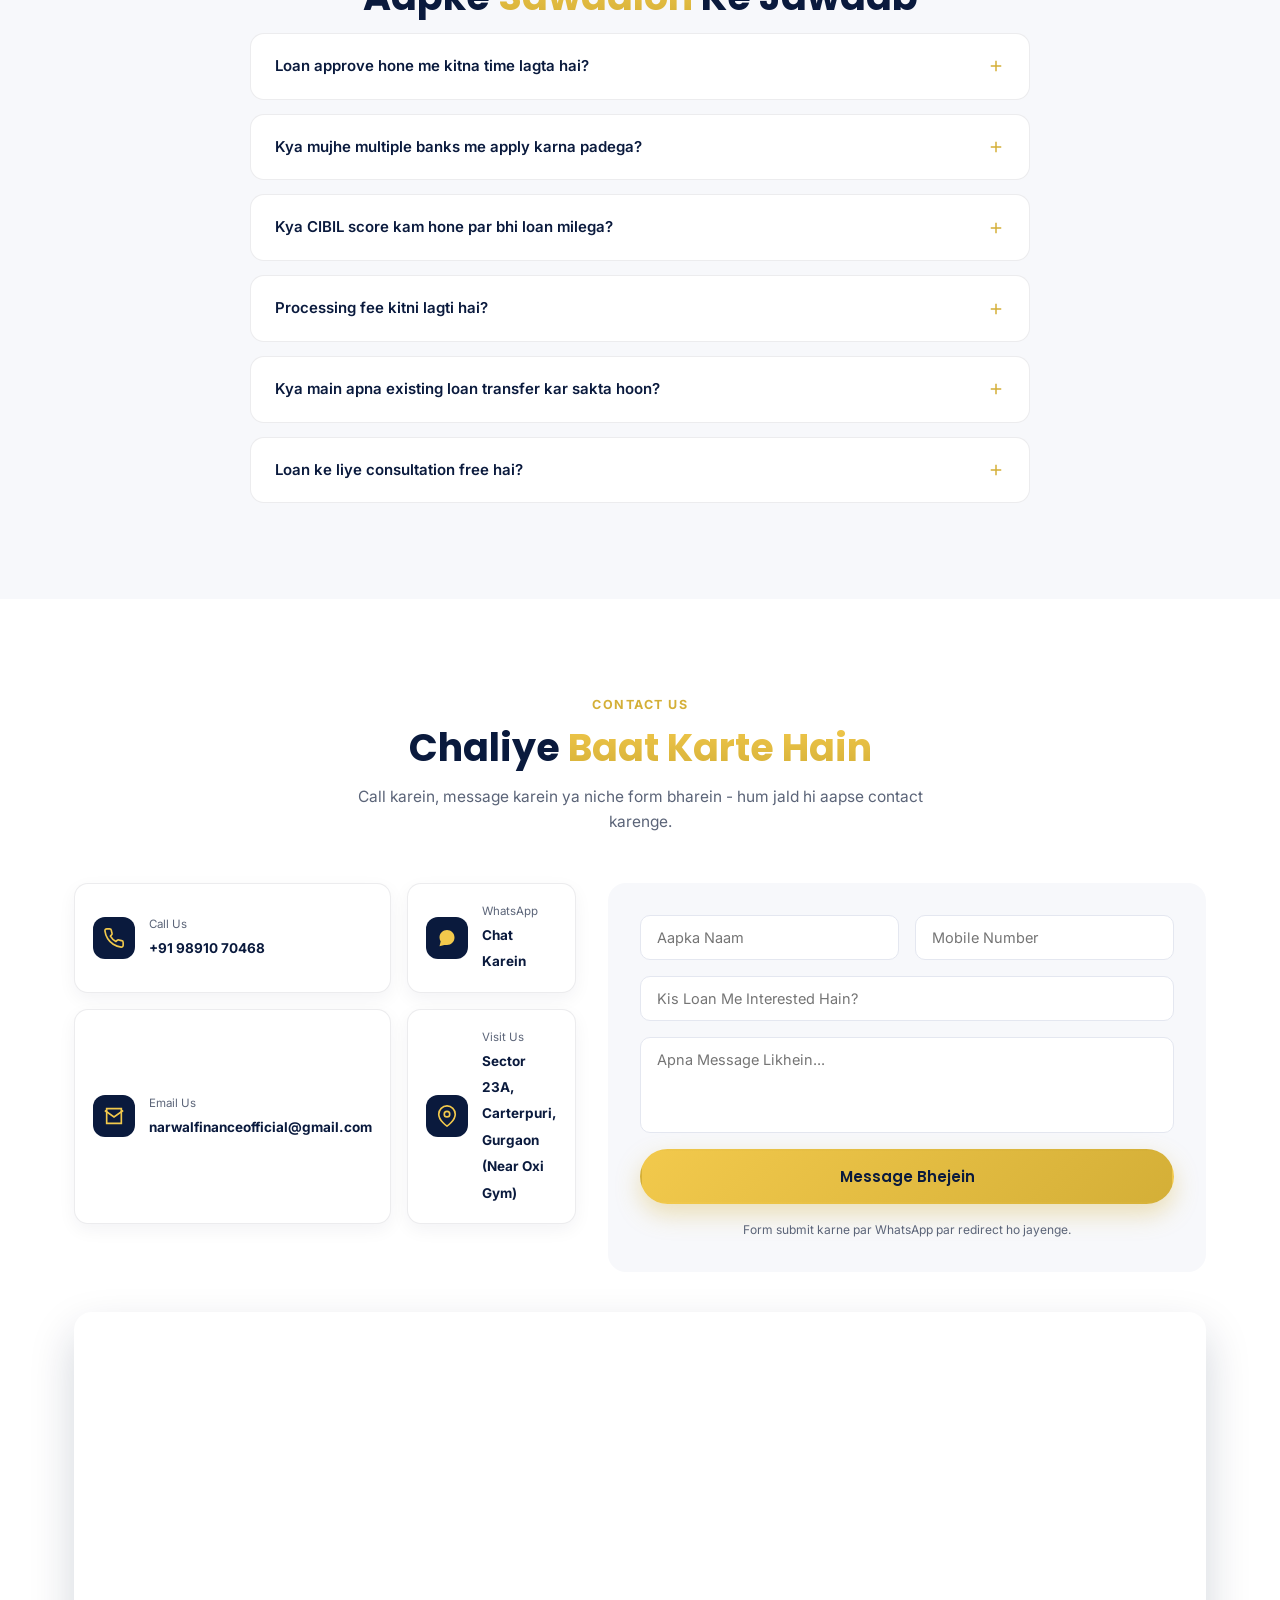
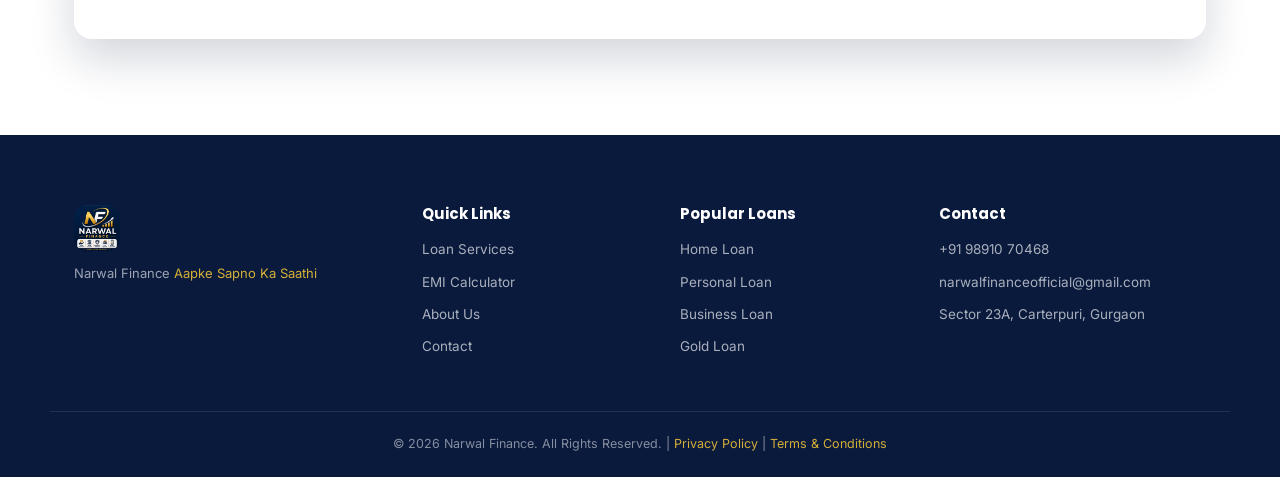
==== commit 0e40040c: "Update index.html" ====
--- a/index.html
+++ b/index.html
@@ -182,6 +182,69 @@
       <div class="why-grid" id="whyGrid"></div>
     </div>
   </section>
+<section id="process" class="section">
+  <div class="container">
+    <p class="section-eyebrow reveal">How It Works</p>
+    <h2 class="reveal">Loan Lena Hua <span class="gold-text">Bilkul Aasan</span></h2>
+    <p class="section-sub reveal">Sirf 4 simple steps me apna loan approve karayein - poori tarah transparent aur tez process ke saath.</p>
+
+    <div class="process-grid">
+      <div class="process-step reveal">
+        <div class="process-icon">
+          <svg width="34" height="34" viewBox="0 0 24 24" fill="none" stroke="currentColor" stroke-width="1.6">
+            <path d="M9 12h6M9 16h6M9 8h2"/>
+            <path d="M6 4h9l3 3v13a1 1 0 01-1 1H6a1 1 0 01-1-1V5a1 1 0 011-1z"/>
+          </svg>
+        </div>
+        <span class="process-step-num">Step 01</span>
+        <h3>Application Submit Karein</h3>
+        <p>Website par ya call/WhatsApp karke apni zaroorat ke hisaab se loan ke liye apply karein.</p>
+      </div>
+
+      <div class="process-connector reveal" aria-hidden="true"></div>
+
+      <div class="process-step reveal">
+        <div class="process-icon">
+          <svg width="34" height="34" viewBox="0 0 24 24" fill="none" stroke="currentColor" stroke-width="1.6">
+            <circle cx="11" cy="11" r="7"/>
+            <path d="M21 21l-4.35-4.35"/>
+            <path d="M9 11l1.5 1.5L14 9"/>
+          </svg>
+        </div>
+        <span class="process-step-num">Step 02</span>
+        <h3>Review &amp; Verification</h3>
+        <p>Hamare experts aapke documents aur eligibility ko carefully check karke sahi bank/NBFC dhoondte hain.</p>
+      </div>
+
+      <div class="process-connector reveal" aria-hidden="true"></div>
+
+      <div class="process-step reveal">
+        <div class="process-icon">
+          <svg width="34" height="34" viewBox="0 0 24 24" fill="none" stroke="currentColor" stroke-width="1.6">
+            <path d="M9 12l2 2 4-4"/>
+            <circle cx="12" cy="12" r="9"/>
+          </svg>
+        </div>
+        <span class="process-step-num">Step 03</span>
+        <h3>Loan Approval</h3>
+        <p>Verification complete hote hi, clear terms aur best interest rate ke saath loan approve ho jata hai.</p>
+      </div>
+
+      <div class="process-connector reveal" aria-hidden="true"></div>
+
+      <div class="process-step reveal">
+        <div class="process-icon">
+          <svg width="34" height="34" viewBox="0 0 24 24" fill="none" stroke="currentColor" stroke-width="1.6">
+            <path d="M12 2v20M17 5H9.5a3.5 3.5 0 000 7h5a3.5 3.5 0 010 7H6"/>
+          </svg>
+        </div>
+        <span class="process-step-num">Step 04</span>
+        <h3>Secure Disbursement</h3>
+        <p>Approved amount seedha aapke bank account me safely aur turant transfer ho jata hai.</p>
+      </div>
+    </div>
+  </div>
+</section>
 
   <section id="about" class="section section-alt about-section">
     <div class="container about-inner">
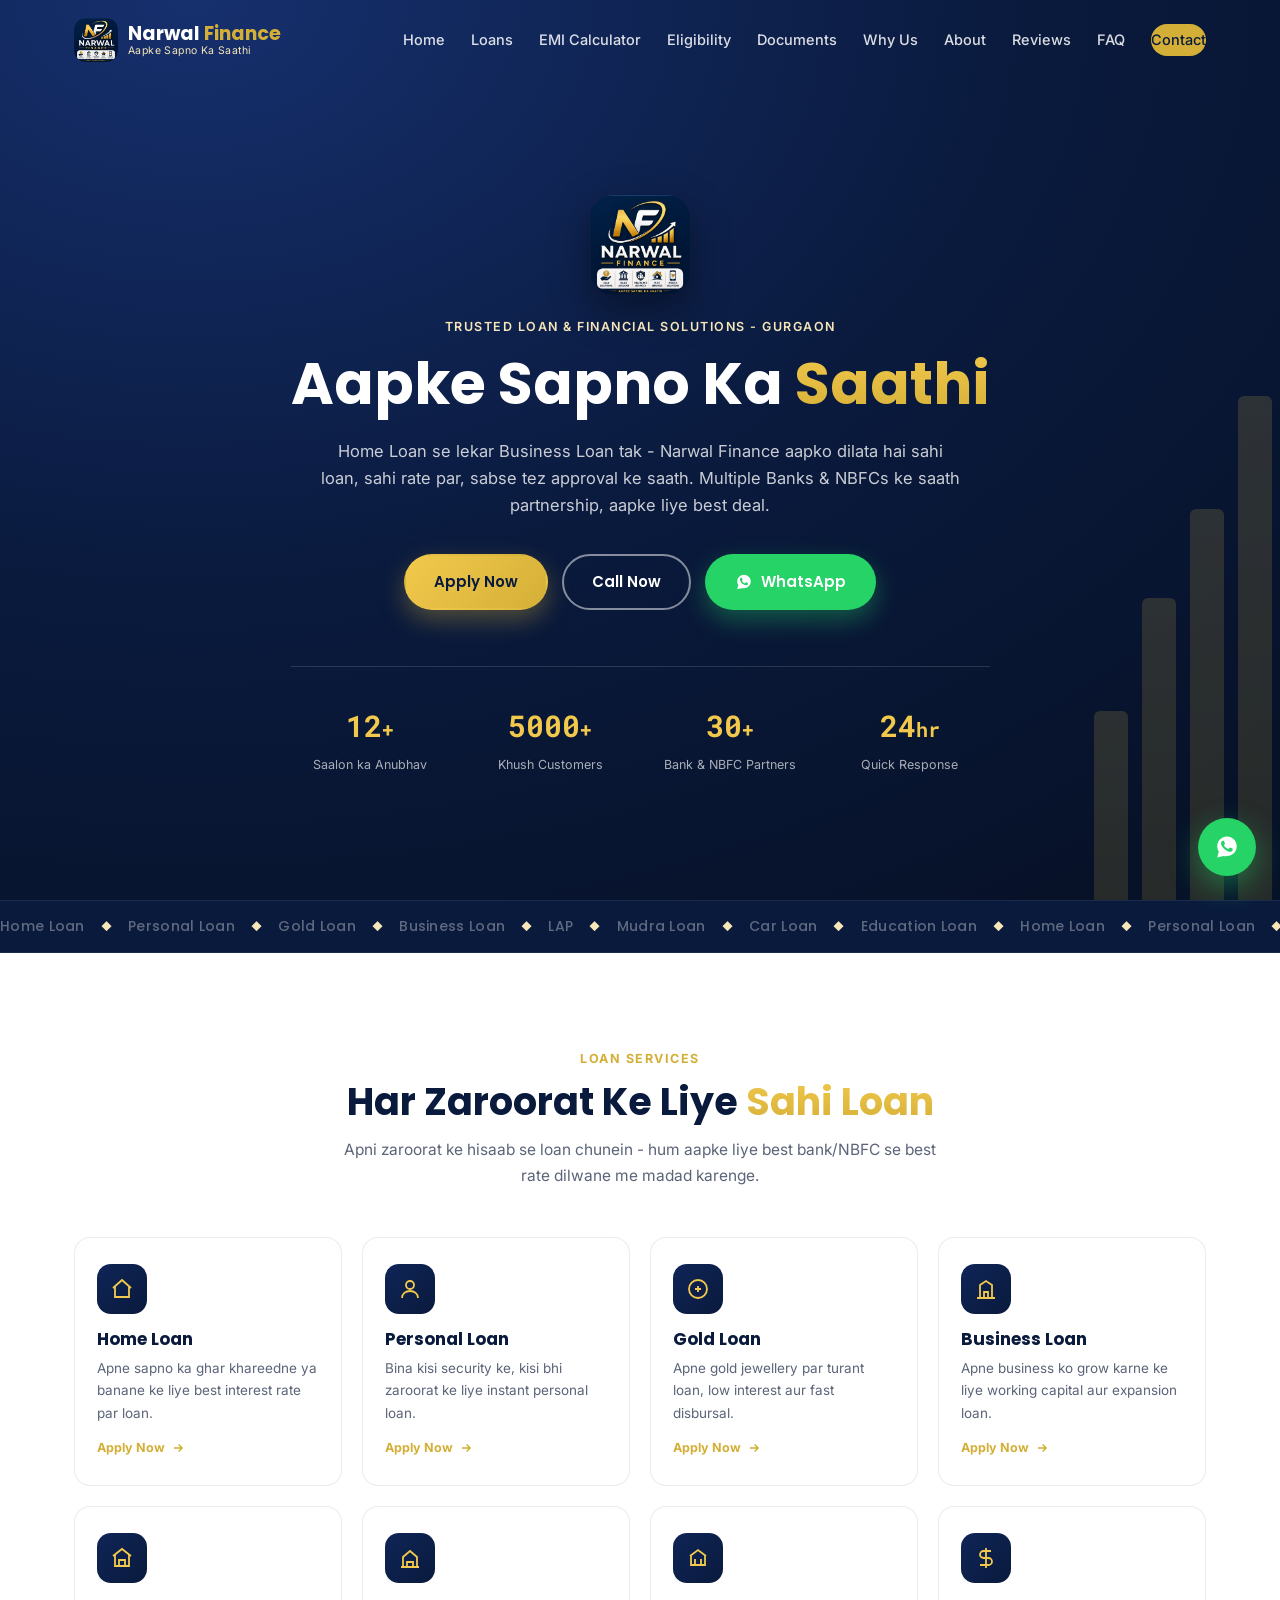
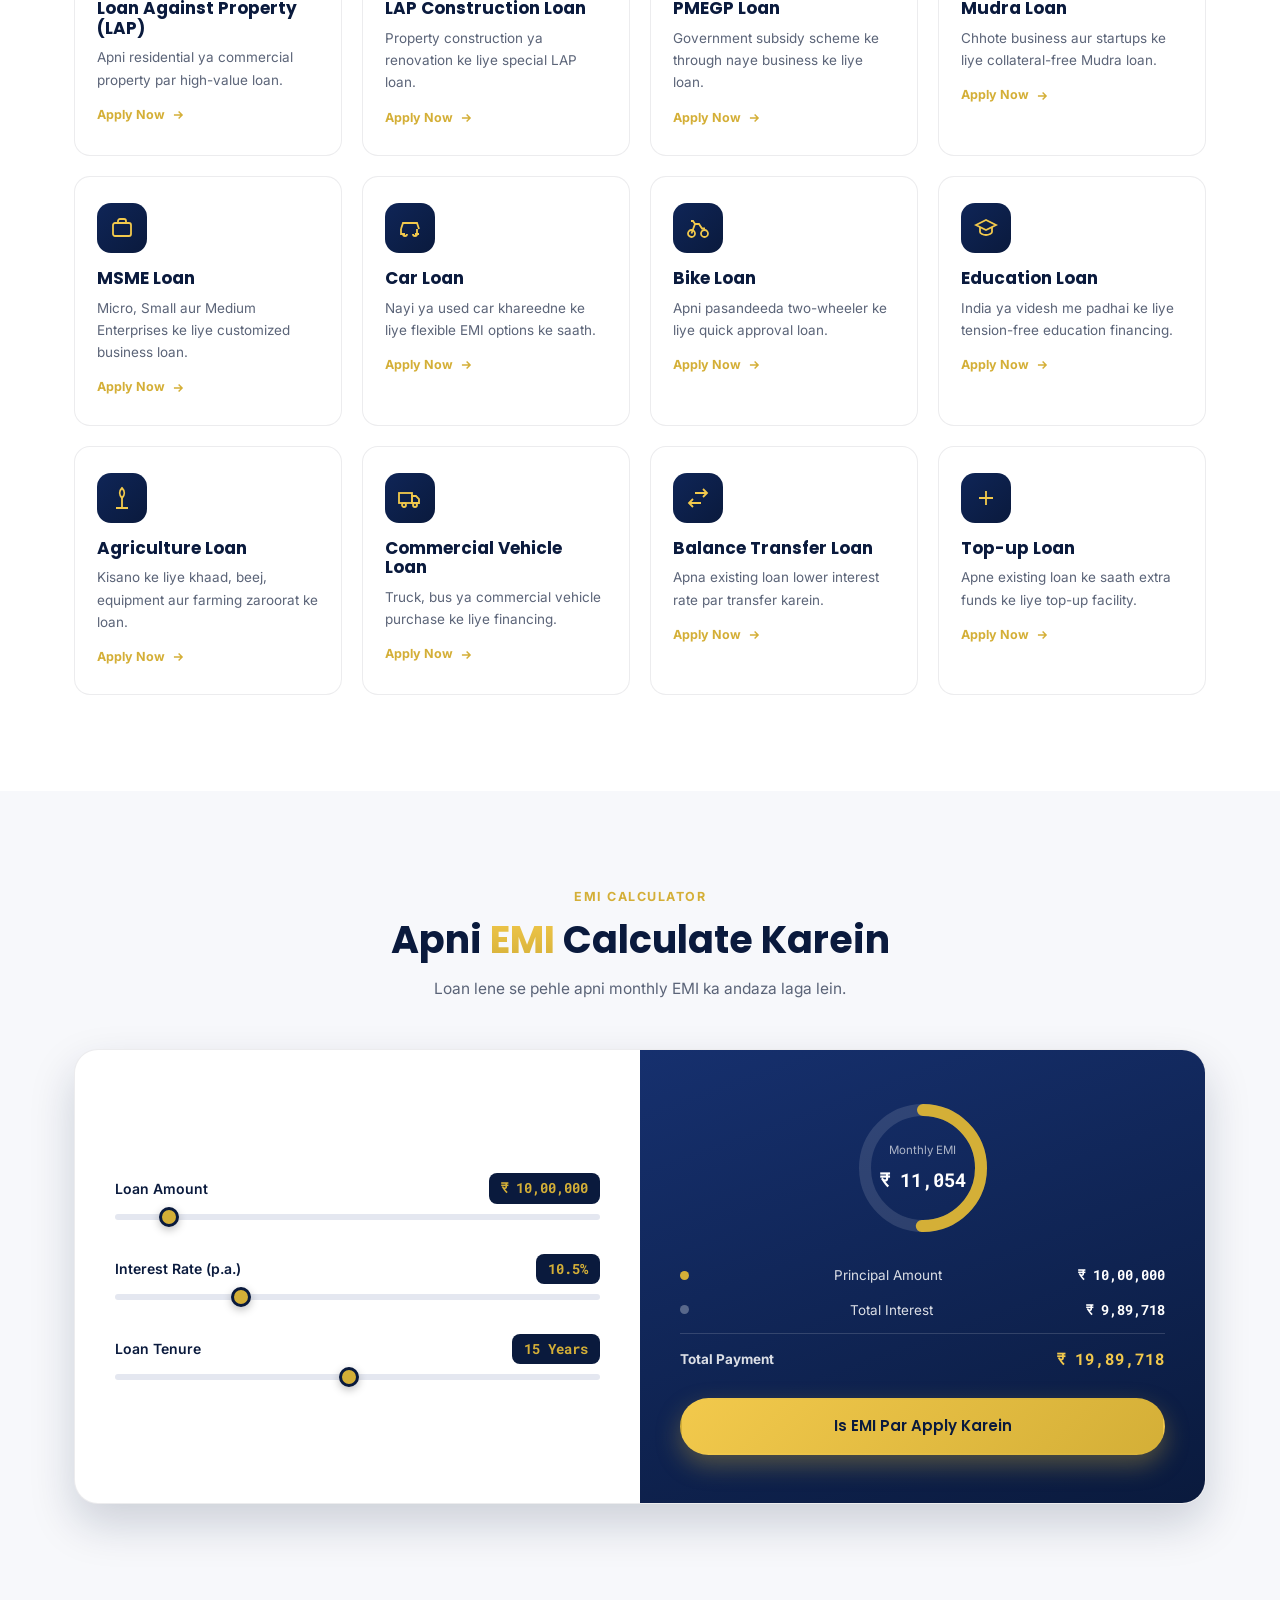
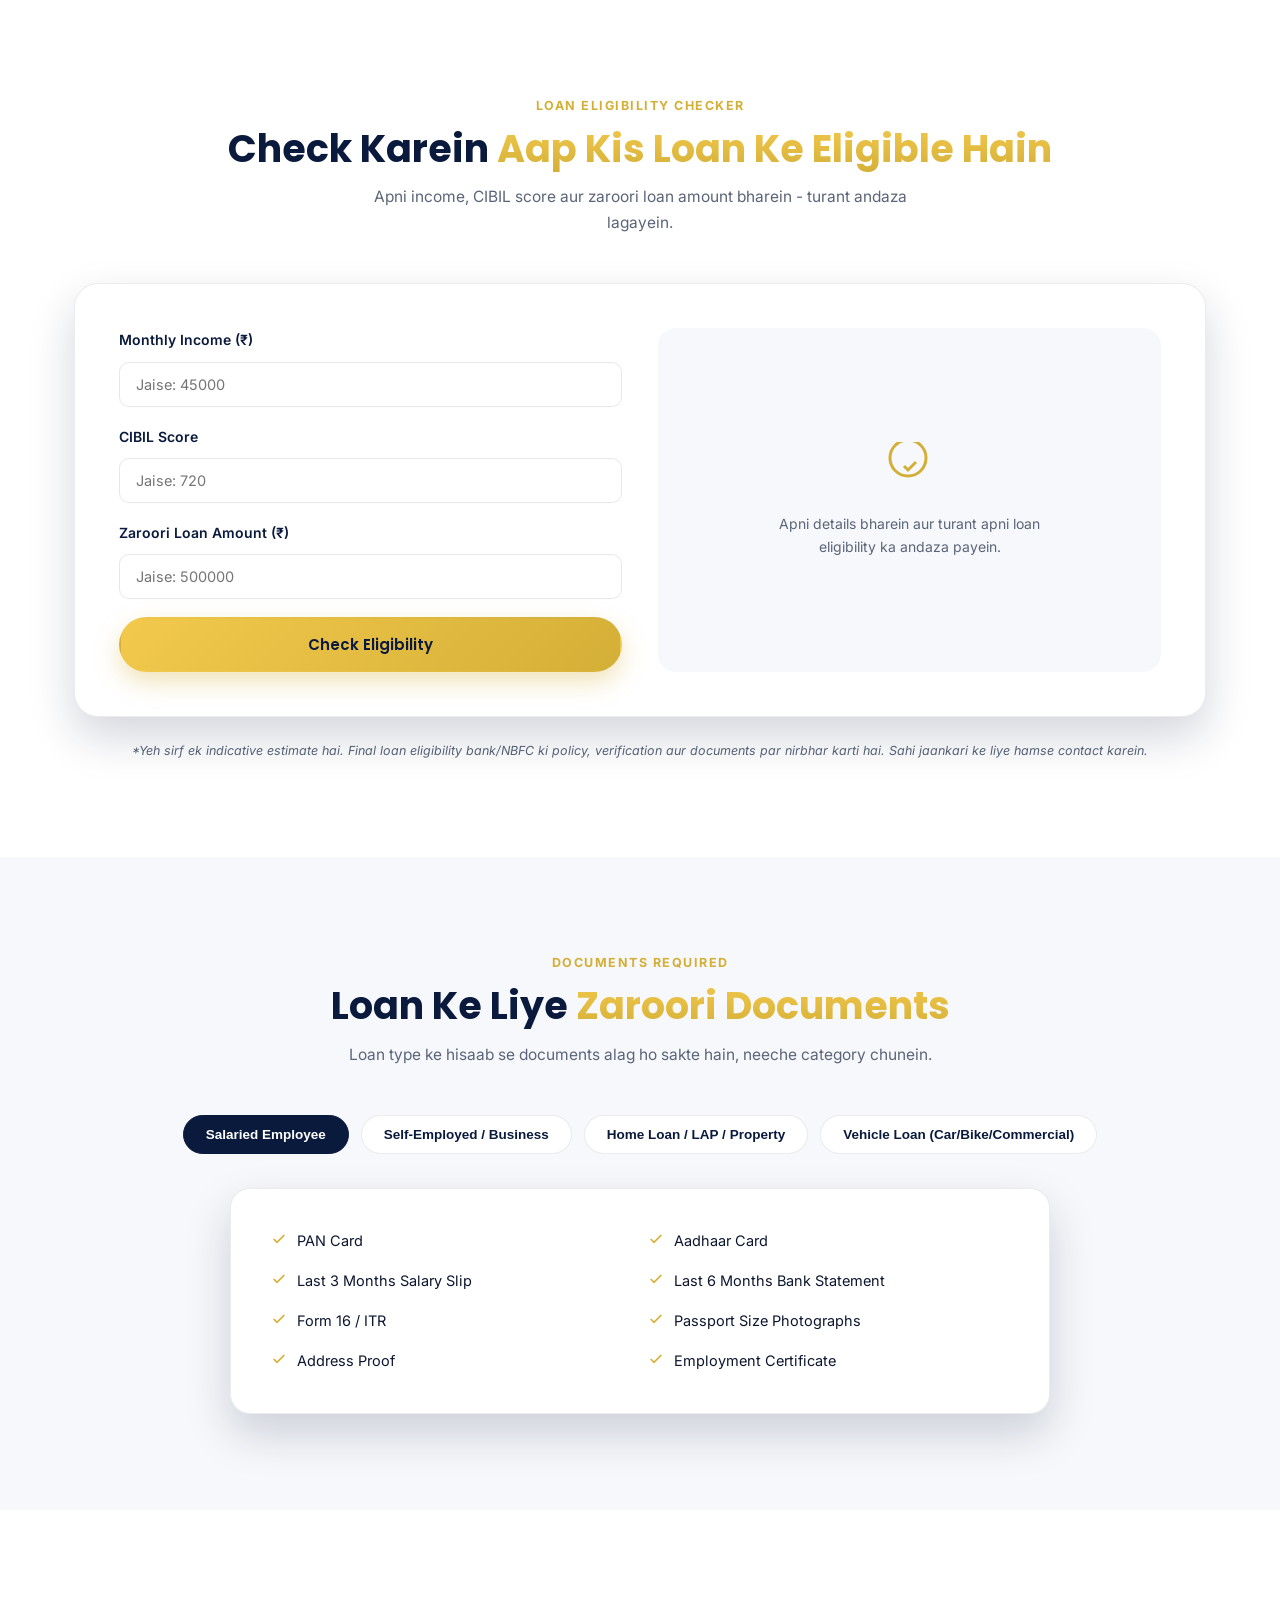
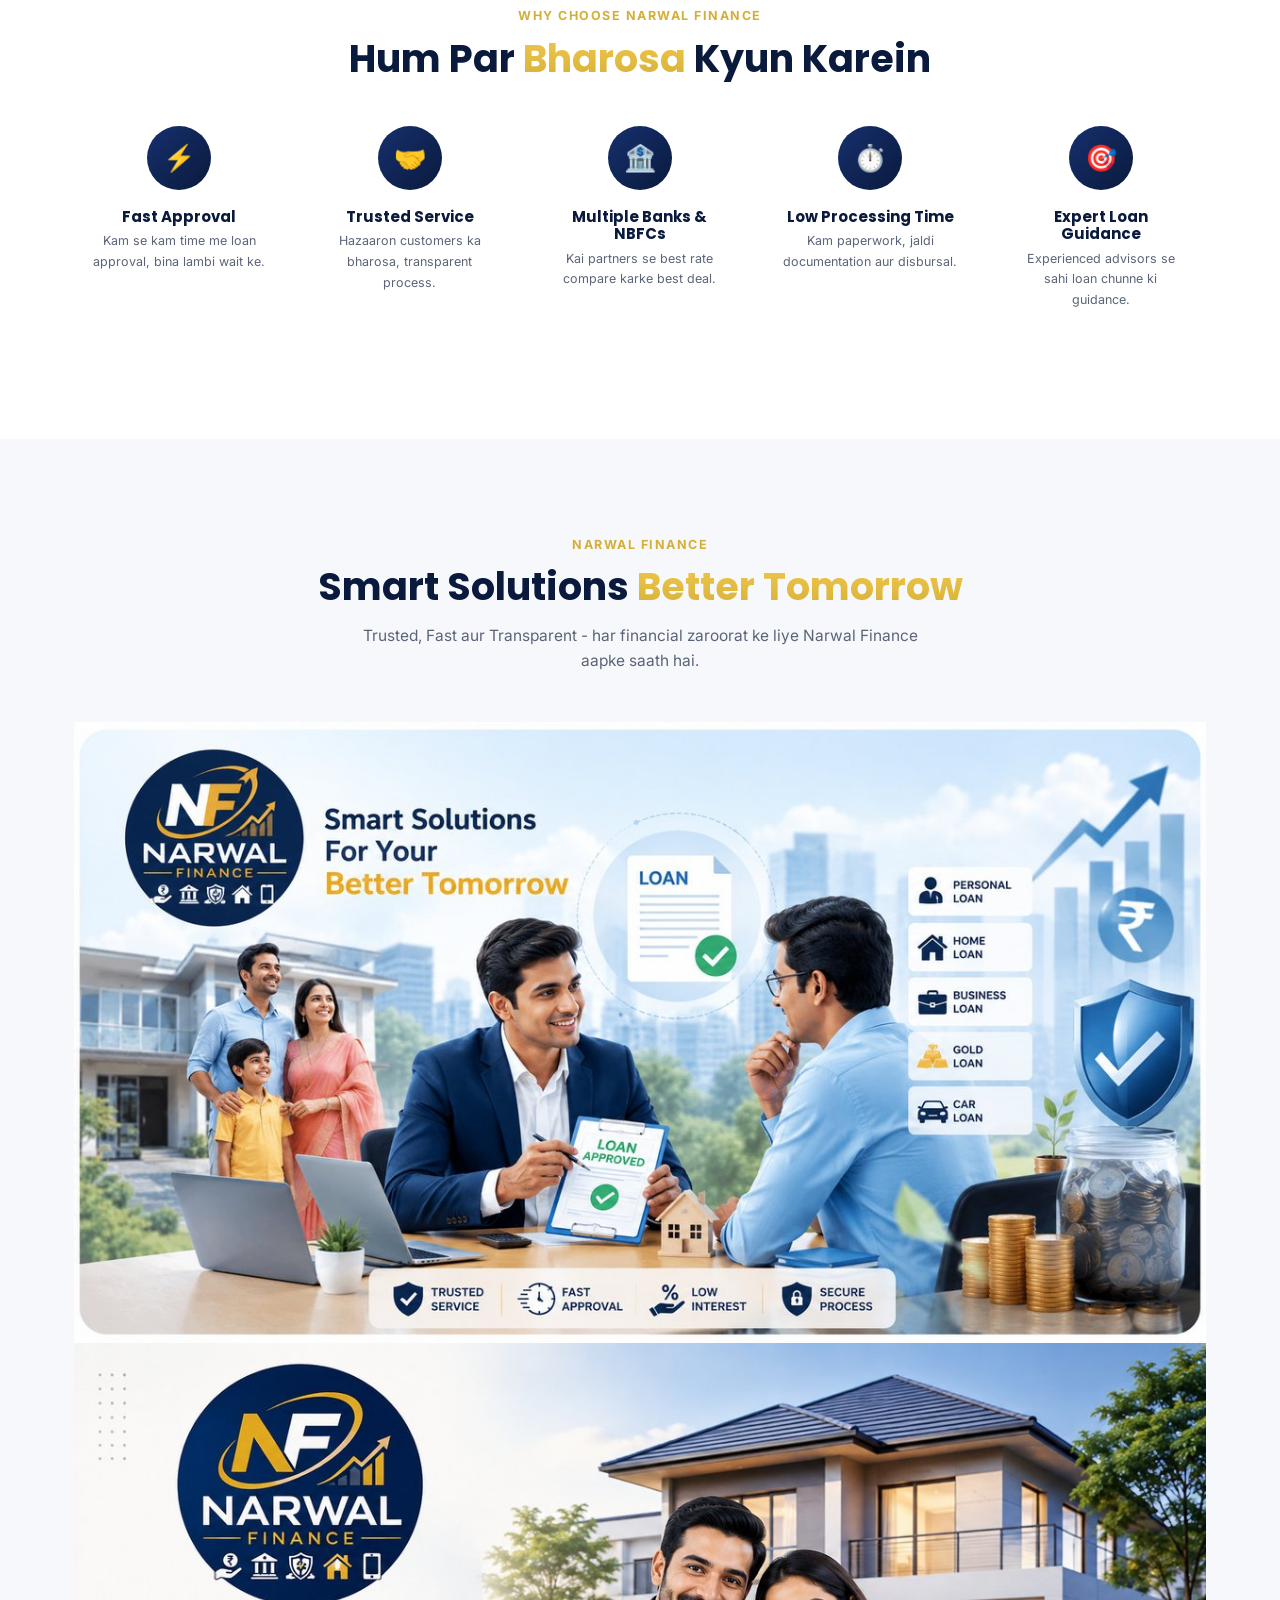
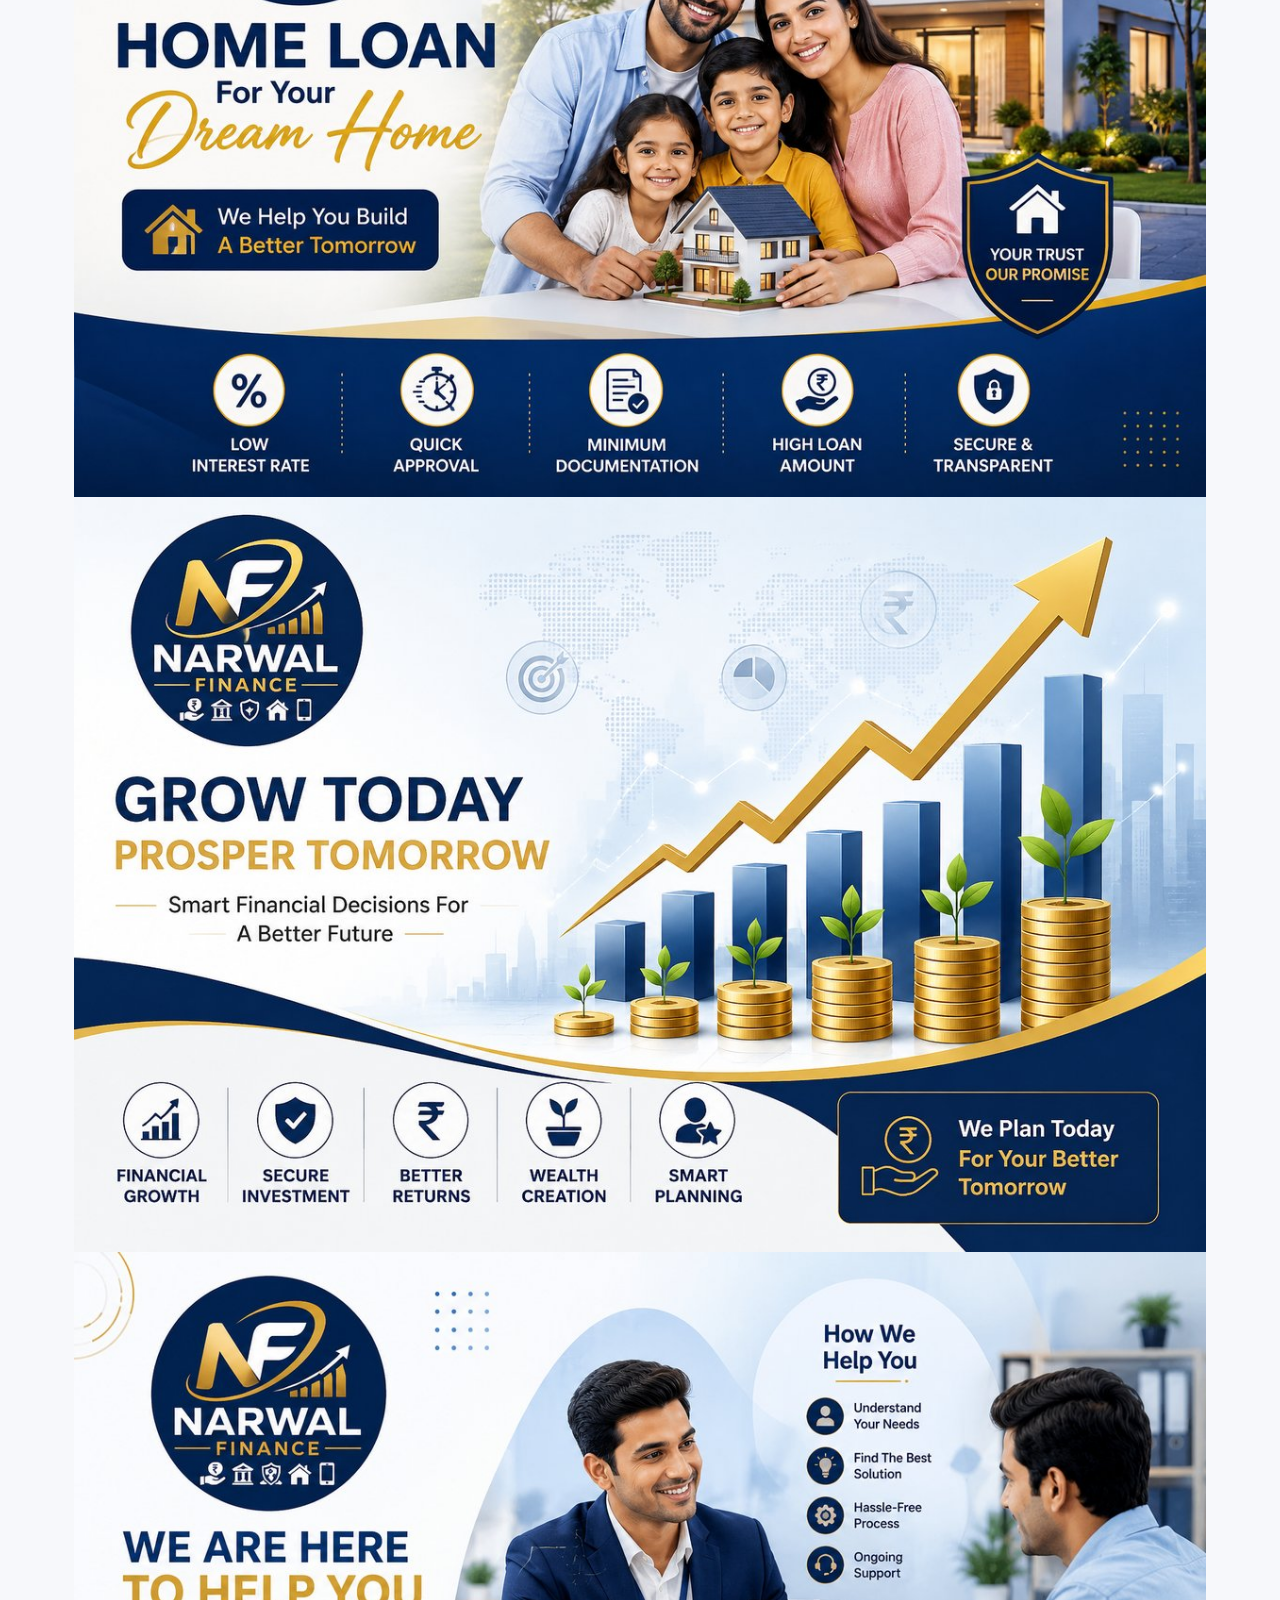
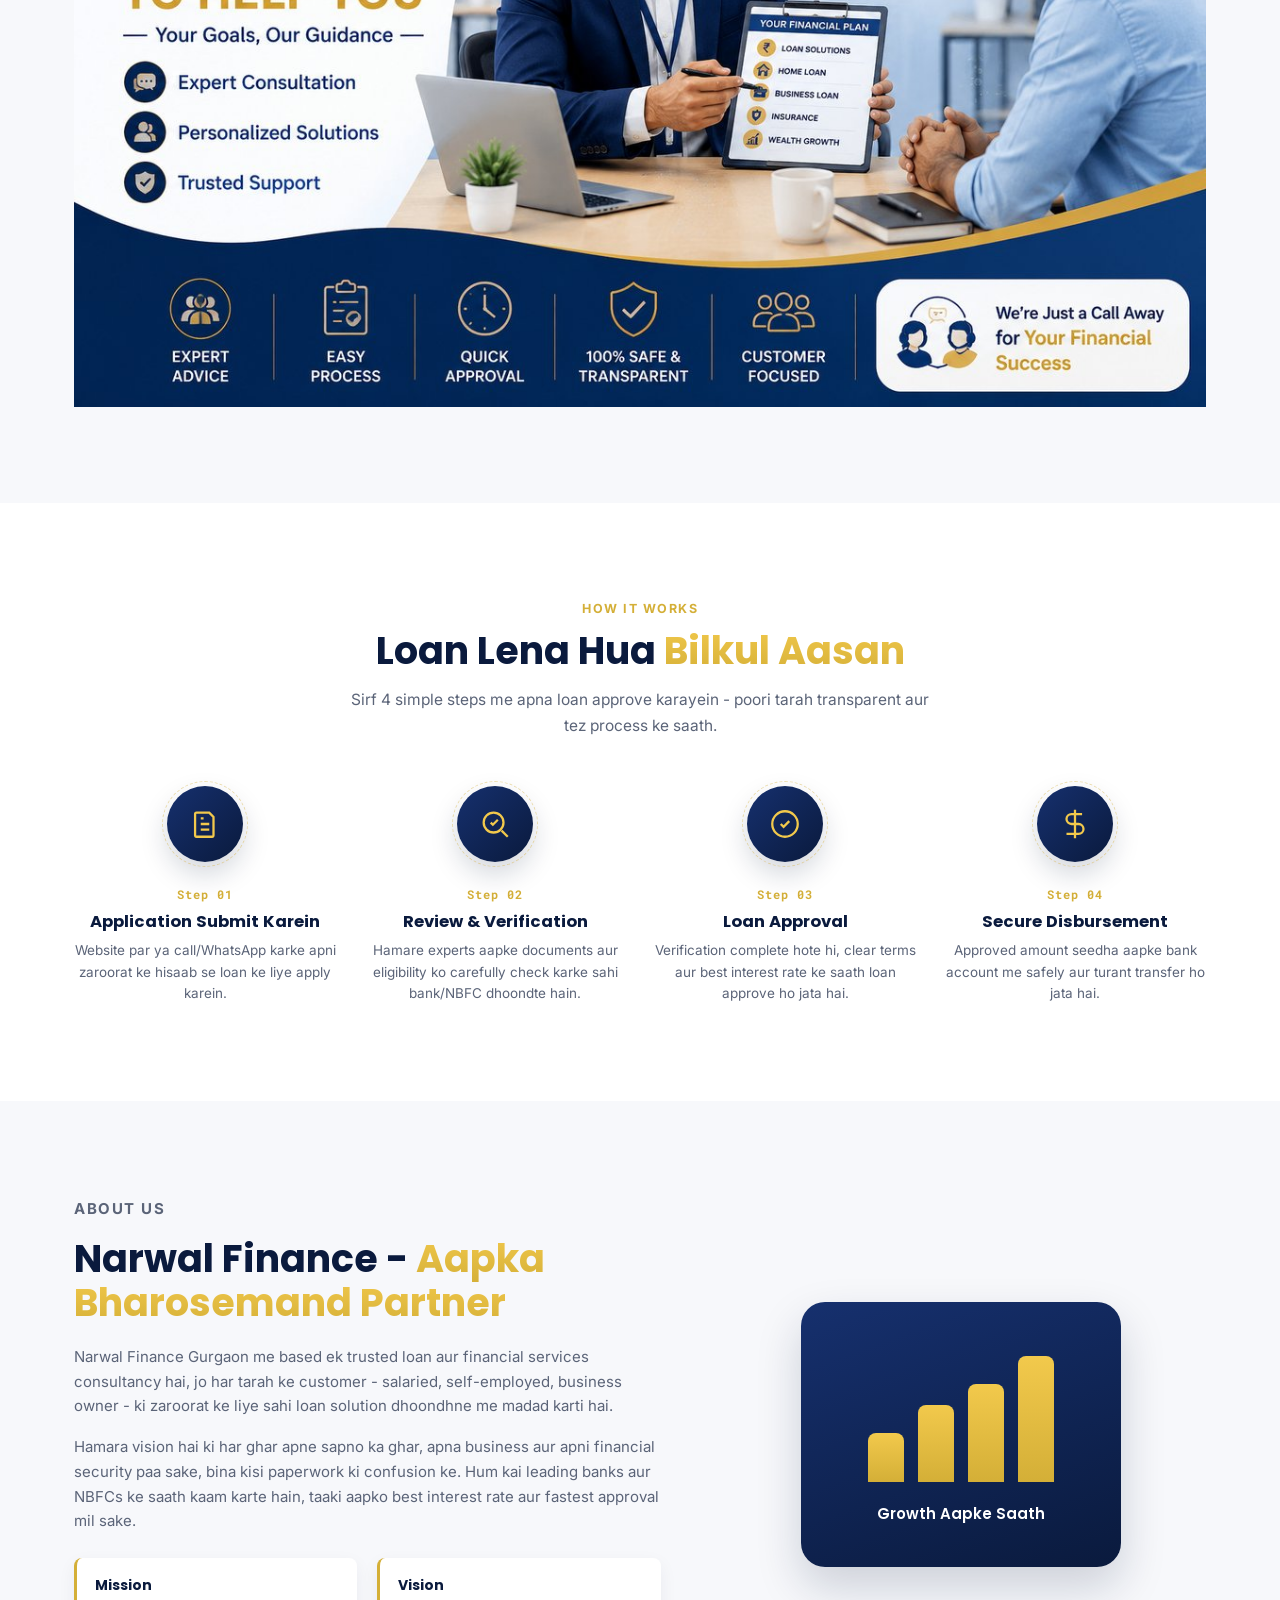
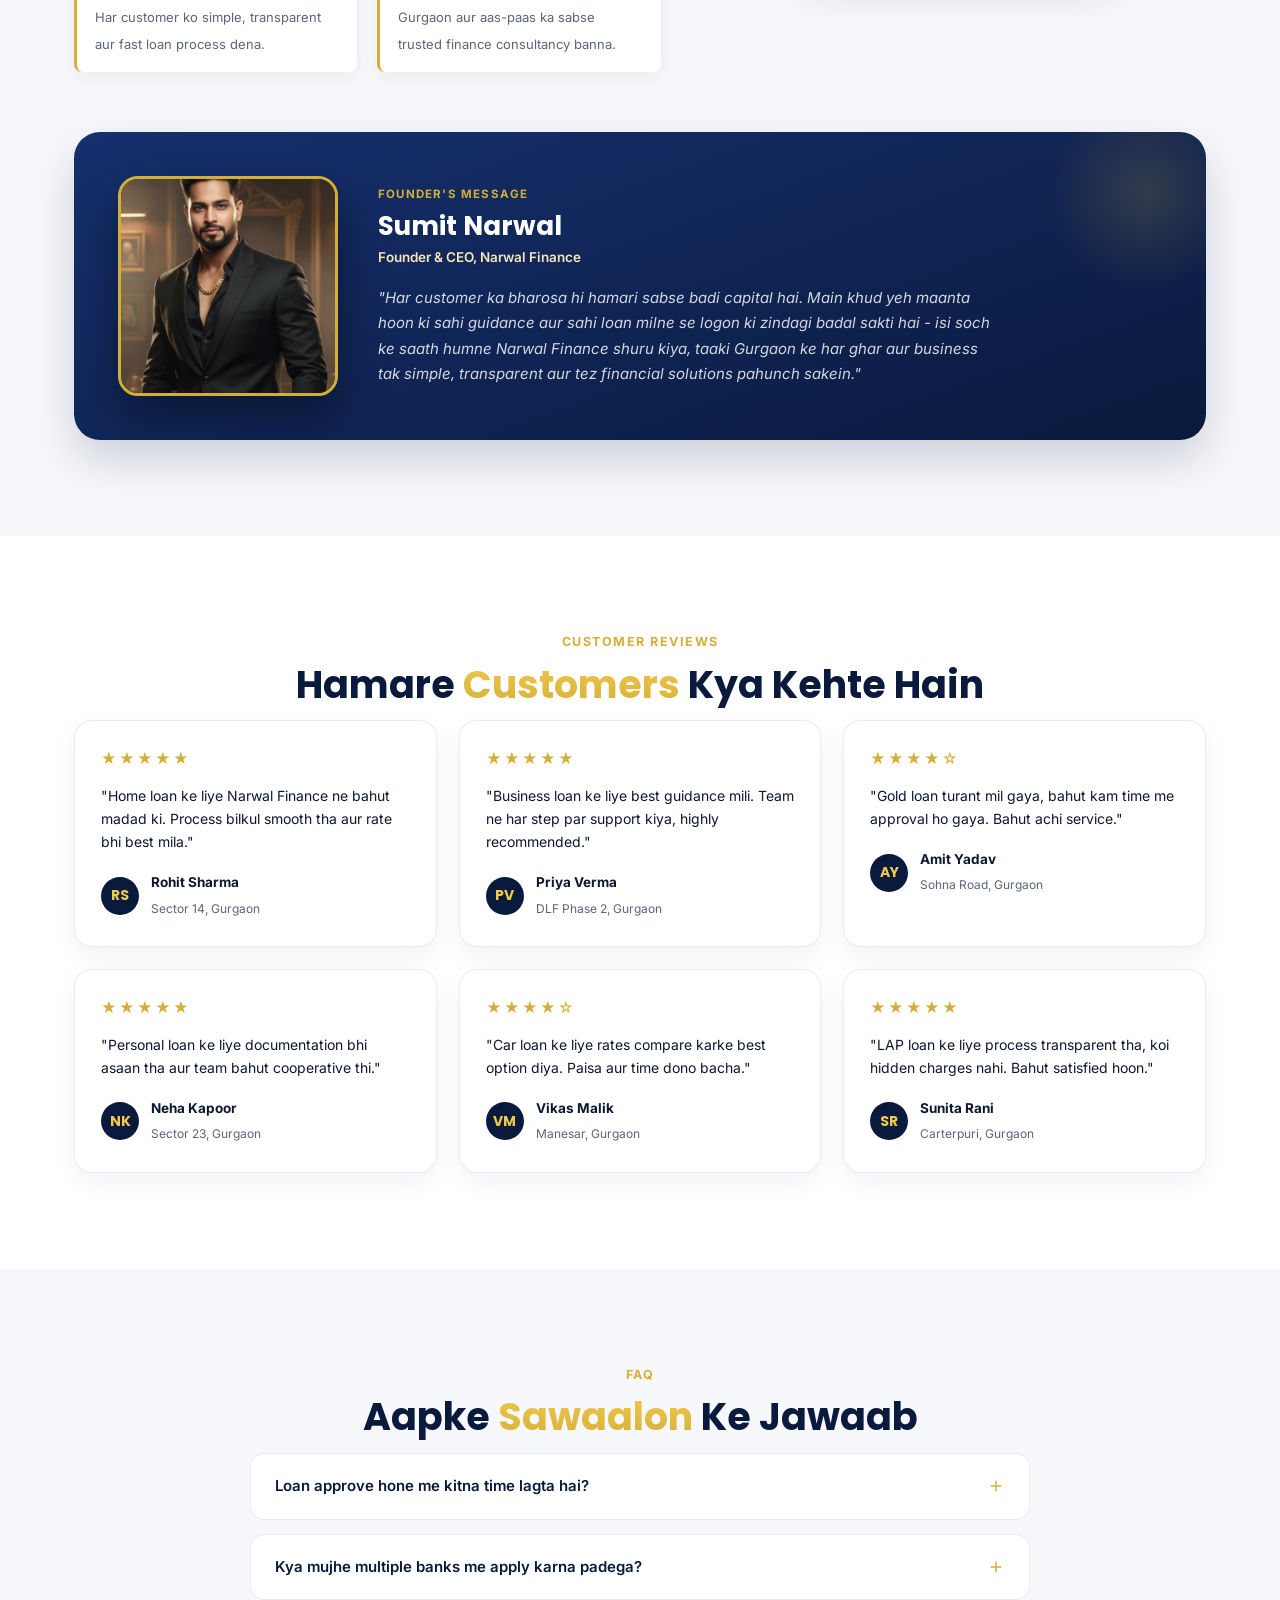
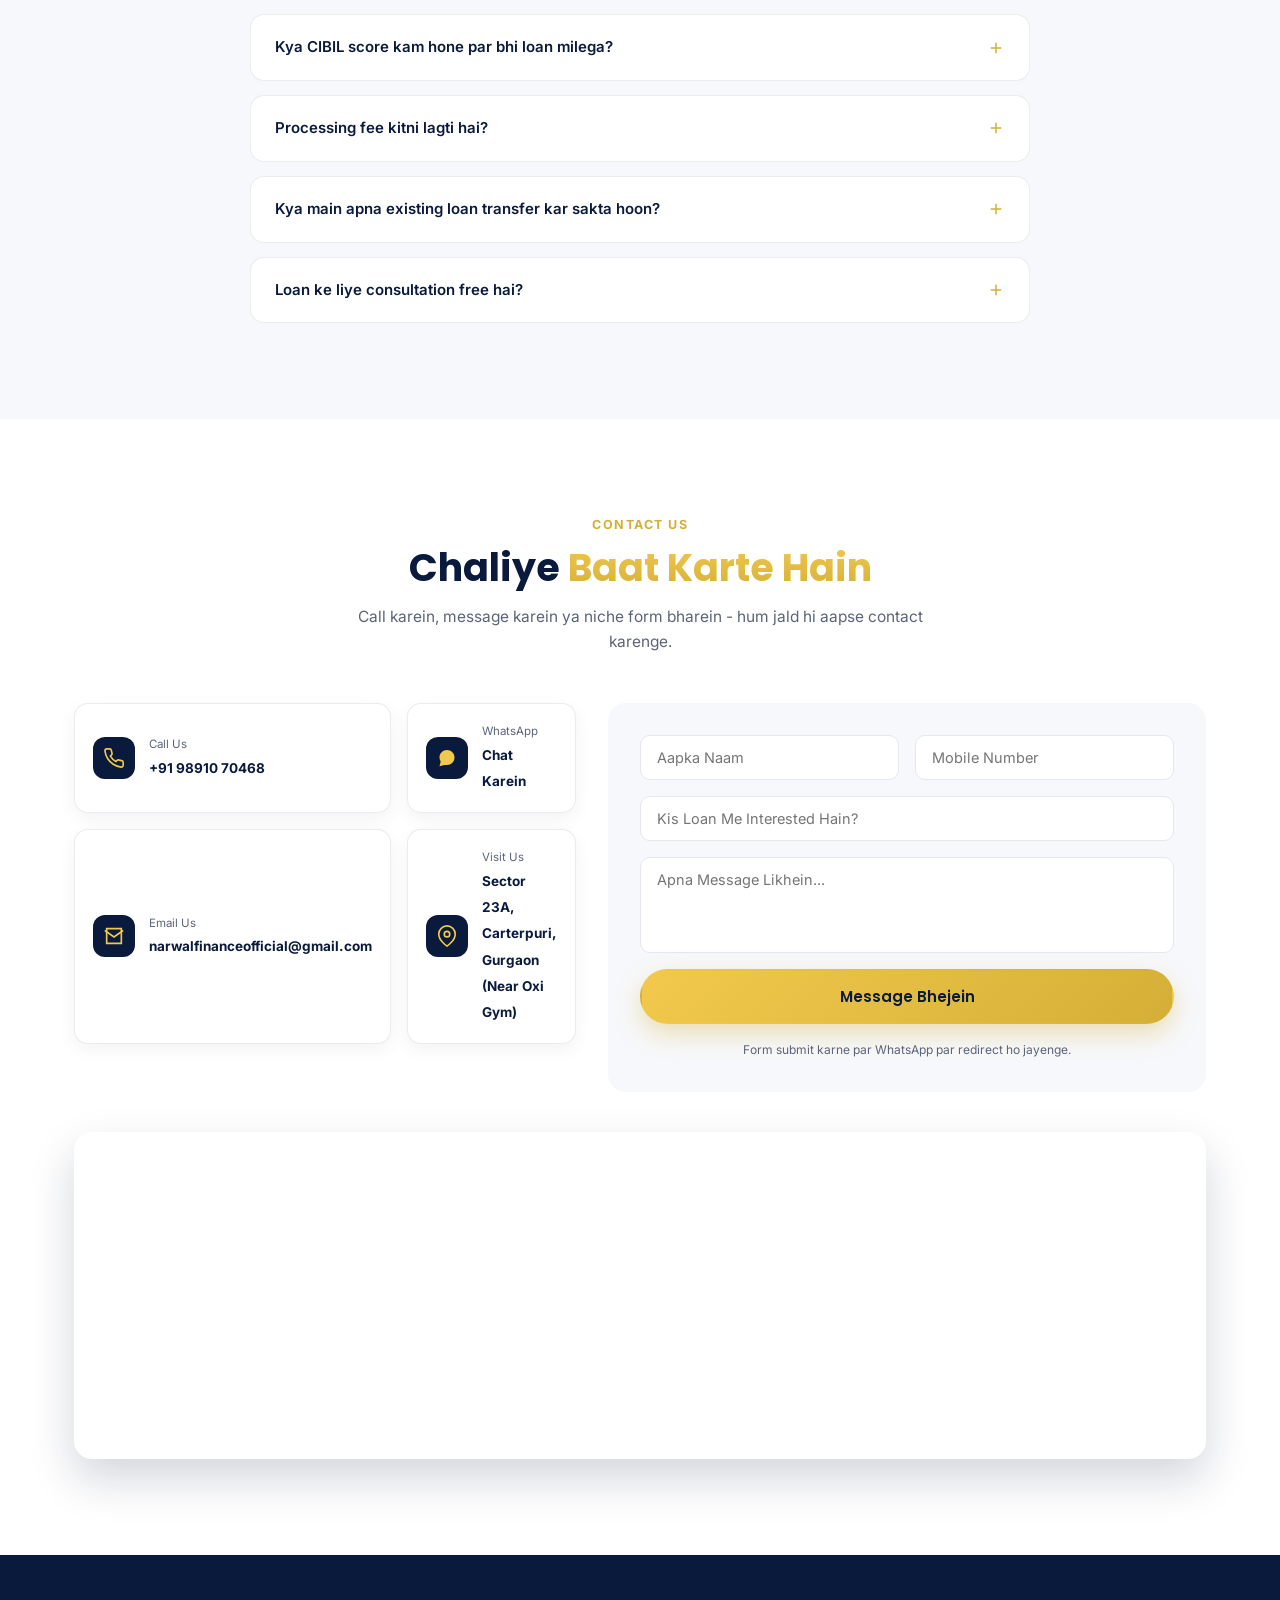
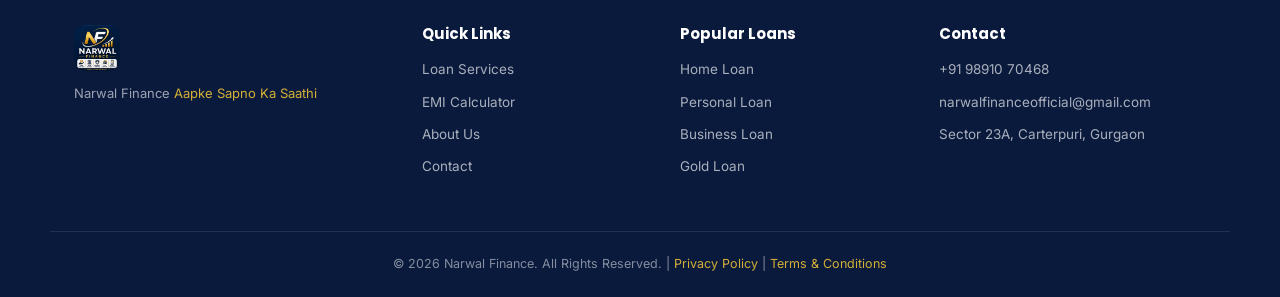
==== commit 170da811: "Update index.html" ====
--- a/index.html
+++ b/index.html
@@ -182,7 +182,31 @@
       <div class="why-grid" id="whyGrid"></div>
     </div>
   </section>
-<section id="process" class="section">
+<section id="showcase" class="section section-alt">
+  <div class="container">
+    <p class="section-eyebrow reveal">Narwal Finance</p>
+    <h2 class="reveal">Smart Solutions <span class="gold-text">Better Tomorrow</span></h2>
+    <p class="section-sub reveal">Trusted, Fast aur Transparent - har financial zaroorat ke liye Narwal Finance aapke saath hai.</p>
+
+    <div class="showcase-hero reveal">
+      <img src="banner-1-smart-solutions.jpg" alt="Narwal Finance - Smart Solutions For Your Better Tomorrow">
+    </div>
+
+    <div class="showcase-grid">
+      <div class="showcase-card reveal">
+        <img src="banner-2-home-loan.jpg" alt="Narwal Finance Home Loan For Your Dream Home">
+      </div>
+      <div class="showcase-card reveal">
+        <img src="banner-3-grow-today.jpg" alt="Narwal Finance - Grow Today Prosper Tomorrow">
+      </div>
+      <div class="showcase-card reveal">
+        <img src="banner-4-help-you.jpg" alt="Narwal Finance - We Are Here To Help You">
+      </div>
+    </div>
+  </div>
+</section>
+
+  <section id="process" class="section">
   <div class="container">
     <p class="section-eyebrow reveal">How It Works</p>
     <h2 class="reveal">Loan Lena Hua <span class="gold-text">Bilkul Aasan</span></h2>
--- a/style.css
+++ b/style.css
@@ -360,3 +360,36 @@
   .founder-card{ grid-template-columns:1fr; text-align:center; padding:32px; }
   .founder-photo{ margin:0 auto; width:180px; height:180px; }
 }
+.process-grid{
+  display:grid; grid-template-columns:1fr auto 1fr auto 1fr auto 1fr;
+  align-items:start; gap:14px; margin-top:20px;
+}
+.process-step{ text-align:center; opacity:0; transform:translateY(24px); }
+.process-step.in-view{ opacity:1; transform:translateY(0); }
+.process-icon{
+  width:76px; height:76px; margin:0 auto 18px; border-radius:50%;
+  background:linear-gradient(135deg,var(--navy-3),var(--navy)); color:var(--gold-bright);
+  display:flex; align-items:center; justify-content:center;
+  box-shadow:0 12px 28px rgba(10,26,61,0.18); position:relative;
+}
+.process-icon::after{
+  content:''; position:absolute; inset:-5px; border-radius:50%;
+  border:1.5px dashed rgba(212,175,55,0.4);
+}
+.process-step-num{
+  display:inline-block; color:var(--gold); font-family:var(--font-num); font-weight:700;
+  font-size:12px; letter-spacing:1px; margin-bottom:8px;
+}
+.process-step h3{ font-size:16.5px; margin-bottom:8px; }
+.process-step p{ font-size:13.5px; color:var(--muted); line-height:1.6; }
+.process-connector{
+  height:2px; width:100%; margin-top:38px;
+  background:repeating-linear-gradient(90deg, var(--gold) 0 8px, transparent 8px 16px);
+  opacity:0;
+}
+.process-connector.in-view{ opacity:1; }
+
+@media (max-width:900px){
+  .process-grid{ grid-template-columns:1fr; gap:36px; }
+  .process-connector{ display:none; }
+}
